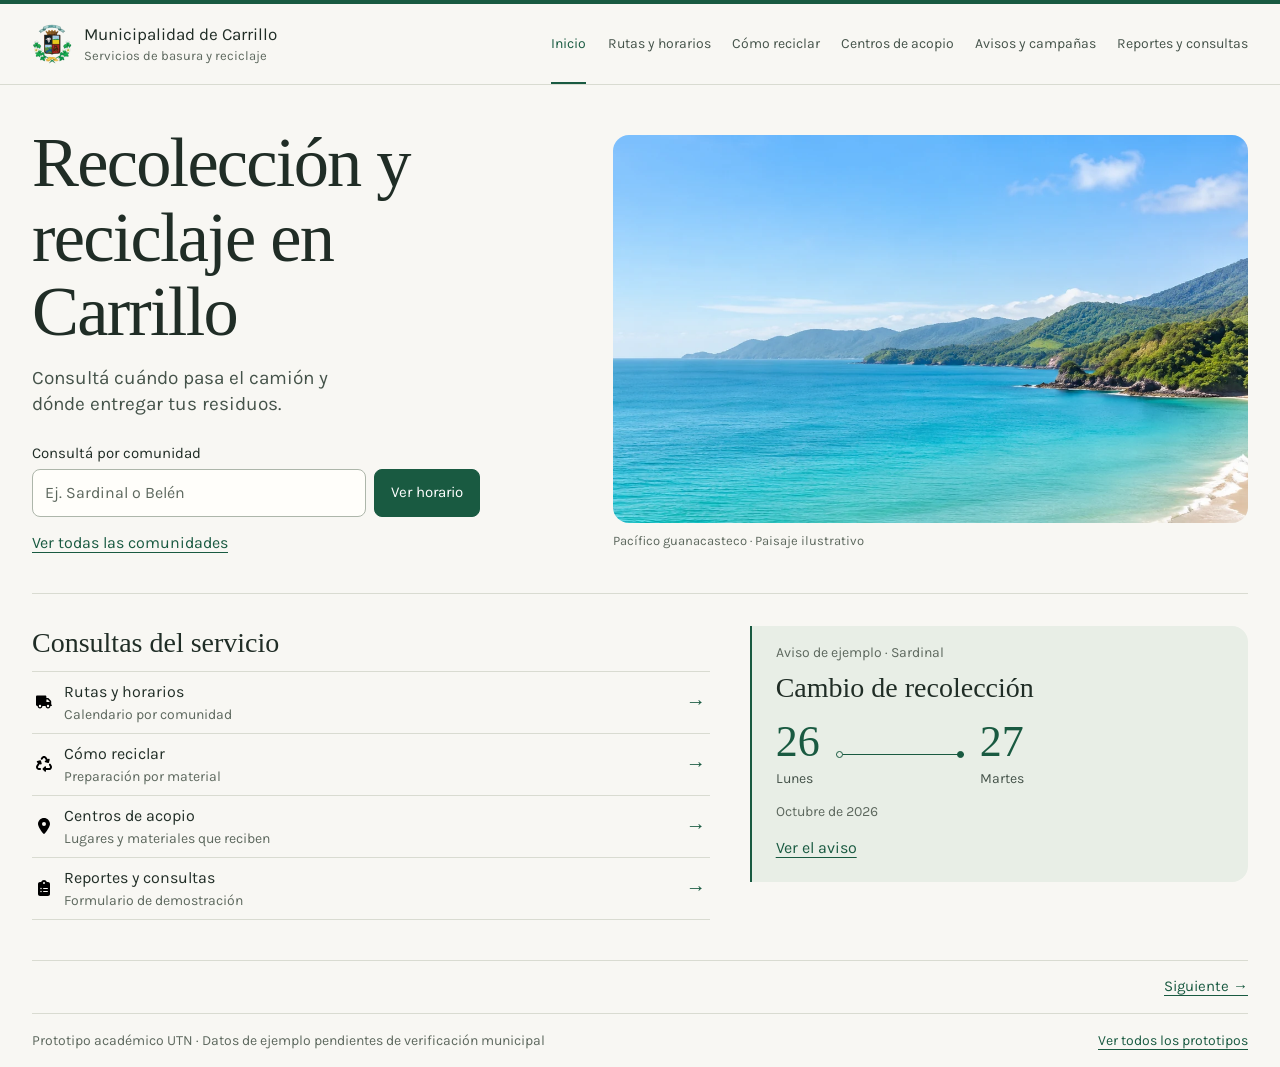
==== avance-4-figma/index.html @ 2c82103e "Agregar mapas interactivos e ilustrar avisos y centros" ====
<!doctype html>
<html lang="es-CR">
<head>
  <meta charset="utf-8">
  <meta name="viewport" content="width=device-width,initial-scale=1">
  <meta name="description" content="Versión web del prototipo de Figma del Avance 4 para los servicios de residuos de Carrillo.">
  <title>Servicios de basura y reciclaje · Avance 4</title>
  <link rel="icon" href="assets/escudo-carrillo.png" type="image/png">
  <link rel="stylesheet" href="vendor/leaflet/leaflet.css">
  <link rel="stylesheet" href="avance.css">
  <script src="vendor/leaflet/leaflet.js" defer></script>
  <script src="mapa.js" defer></script>
  <script src="app.js" defer></script>
</head>
<body>
<svg class="material-symbols" aria-hidden="true" focusable="false">
  <symbol id="icon-material-carton" viewBox="0 0 24 24"><path d="M7 3h7l4 4v12a2 2 0 0 1-2 2H7a2 2 0 0 1-2-2V5a2 2 0 0 1 2-2Z"/><path d="M14 3v5h4M8 12h7m-7 4h7"/></symbol>
  <symbol id="icon-material-plastico" viewBox="0 0 24 24"><path d="M10 3h4v4l3 4v8a2 2 0 0 1-2 2H9a2 2 0 0 1-2-2v-8l3-4V3Zm-1 0h6M7 12h10m-10 4h10"/></symbol>
  <symbol id="icon-material-metal" viewBox="0 0 24 24"><ellipse cx="12" cy="5.5" rx="6" ry="2.5"/><path d="M6 5.5v13c0 1.4 2.7 2.5 6 2.5s6-1.1 6-2.5v-13M9 11v5m2-10.5h2"/></symbol>
  <symbol id="icon-material-vidrio" viewBox="0 0 24 24"><rect x="6" y="3" width="12" height="4" rx="1"/><path d="M7 7v1.5L5 11v7a3 3 0 0 0 3 3h8a3 3 0 0 0 3-3v-7l-2-2.5V7M8 12v5"/></symbol>
  <symbol id="icon-material-electronicos" viewBox="0 0 24 24"><path d="M5 16V6a2 2 0 0 1 2-2h10a2 2 0 0 1 2 2v10m-14 0-3 3a1 1 0 0 0 1 1h18a1 1 0 0 0 1-1l-3-3Zm5 2h4"/></symbol>
  <symbol id="icon-material-muebles" viewBox="0 0 24 24"><path d="M5 11V8a4 4 0 0 1 4-4h6a4 4 0 0 1 4 4v3M5 18v3m14-3v3M6 15v-2a2 2 0 0 0-4 0v3a2 2 0 0 0 2 2h16a2 2 0 0 0 2-2v-3a2 2 0 0 0-4 0v2Z"/></symbol>
  <symbol id="icon-location" viewBox="0 0 24 24"><path d="M20 10c0 5-8 11-8 11s-8-6-8-11a8 8 0 1 1 16 0Z"/><circle cx="12" cy="10" r="2.5"/></symbol>
  <symbol id="icon-clock" viewBox="0 0 24 24"><circle cx="12" cy="12" r="9"/><path d="M12 7v5l3 2"/></symbol>
  <symbol id="icon-calendar" viewBox="0 0 24 24"><rect x="4" y="6" width="16" height="15" rx="2"/><path d="M8 3v6m8-6v6M4 11h16m-12 4h2m4 0h2"/></symbol>
  <symbol id="icon-megaphone" viewBox="0 0 24 24"><path d="M4 10h5l10-5v14l-10-5H4a2 2 0 0 1-2-2 2 2 0 0 1 2-2Zm5 4 2 6H7l-2-6"/></symbol>
  <symbol id="icon-center" viewBox="0 0 24 24"><path d="M3 21V9l9-5 9 5v12H3Zm4 0V11h10v10m-10-6h10"/></symbol>
  <symbol id="icon-clipboard" viewBox="0 0 24 24"><rect x="5" y="5" width="14" height="16" rx="2"/><rect x="9" y="3" width="6" height="4" rx="1"/><path d="m8.5 13 2 2 4-4m-6 7h7"/></symbol>
  <symbol id="icon-target" viewBox="0 0 24 24"><circle cx="12" cy="12" r="7"/><circle cx="12" cy="12" r="2.5"/><path d="M12 2v3m0 14v3M2 12h3m14 0h3"/></symbol>
</svg>
  <a class="skip-link" href="#contenido">Omitir e ir al contenido</a>
  <header class="avance-header">
    <div class="avance-header-inner">
      <a class="municipal-brand" href="https://www.municarrillo.go.cr/" target="_blank" rel="noopener noreferrer">
        <img src="assets/escudo-carrillo.png" width="40" height="40" alt="">
        <span>Municipalidad de Carrillo<small>Servicios de basura y reciclaje</small></span>
      </a>
      <button class="mobile-menu" id="menu-button" type="button" aria-controls="service-tabs" aria-expanded="false">
        <img src="assets/iconos/bars.svg" width="16" height="16" alt="">Menú
      </button>
      <nav id="service-tabs" class="section-tabs" aria-label="Servicios de basura y reciclaje">
      <a href="#inicio" data-screen-link="inicio" aria-current="page"><span>Inicio</span></a>
      <a href="#rutas" data-screen-link="rutas"><span>Rutas y horarios</span></a>
      <a href="#reciclaje" data-screen-link="reciclaje"><span>Cómo reciclar</span></a>
      <a href="#centros" data-screen-link="centros"><span>Centros de acopio</span></a>
      <a href="#avisos" data-screen-link="avisos"><span>Avisos y campañas</span></a>
      <a href="#reportes" data-screen-link="reportes"><span>Reportes y consultas</span></a>
    </nav>
    </div>
  </header>
  <main id="contenido" class="service-container" tabindex="-1">

    <section id="inicio" class="screen" data-screen aria-labelledby="home-title">
      <div class="home-lead">
        <div class="hero-copy">
          <h1 id="home-title">Recolección y reciclaje en Carrillo</h1>
          <p>Consultá cuándo pasa el camión y dónde entregar tus residuos.</p>
          <form id="home-search" class="community-search">
            <label for="community-query">Consultá por comunidad</label>
            <div class="search-controls">
              <input id="community-query" type="search" list="community-list" placeholder="Ej. Sardinal o Belén" autocomplete="off" required>
              <button class="btn" type="submit">Ver horario</button>
            </div>
          </form>
          <datalist id="community-list"><option value="Filadelfia"></option><option value="Bambú"></option><option value="Cinco Esquinas"></option><option value="Hollywood"></option><option value="La Cruz"></option><option value="Santa Lucía"></option><option value="Ballena (parte)"></option><option value="Corralillo"></option><option value="Guinea"></option><option value="Isleta"></option><option value="Jocote"></option><option value="Juanilama"></option><option value="Moralito"></option><option value="Ojoche"></option><option value="San Francisco"></option><option value="Palmira"></option><option value="Coyolera"></option><option value="María Auxiliadora"></option><option value="Ángeles"></option><option value="Comunidad"></option><option value="Paso Tempisque"></option><option value="San Rafael"></option><option value="Sardinal"></option><option value="Carpintera"></option><option value="Colegios"></option><option value="Verdún"></option><option value="Artola"></option><option value="Cacique"></option><option value="Chorrera"></option><option value="Coco (Playas del Coco)"></option><option value="Guacamaya"></option><option value="Huaquitas"></option><option value="Libertad"></option><option value="Los Canales"></option><option value="Matapalo"></option><option value="Nancital"></option><option value="Nuevo Colón"></option><option value="Obandito"></option><option value="Ocotal"></option><option value="Pilas"></option><option value="Playa Hermosa"></option><option value="Playones"></option><option value="San Blas"></option><option value="San Martín"></option><option value="Santa Rita"></option><option value="Segovia"></option><option value="Tabores"></option><option value="Zapotal"></option><option value="Belén"></option><option value="Villita"></option><option value="Alto San Antonio"></option><option value="Cachimbo"></option><option value="Castilla de Oro"></option><option value="Coyolito"></option><option value="Gallina"></option><option value="Llano"></option><option value="Loma Bonita"></option><option value="Ojochal"></option><option value="Palestina"></option><option value="Palmas"></option><option value="Paraíso"></option><option value="Penca"></option><option value="Planes"></option><option value="Poroporo"></option><option value="Río Cañas Nuevo"></option><option value="Santa Ana"></option><option value="Santo Domingo"></option></datalist>
          <p id="home-search-error" class="field-error" role="alert" hidden>Revisá el nombre o elegí la localidad en la lista de comunidades.</p>
          <button class="plain-link" type="button" data-open="district-directory">Ver todas las comunidades</button>
        </div>
        <figure class="coast-hero">
          <img class="coast-photo" src="assets/portada-costa.webp" width="1920" height="701" alt="Vista ilustrativa del Pacífico de Guanacaste">
          <figcaption>Pacífico guanacasteco · Paisaje ilustrativo</figcaption>
        </figure>
      </div>

      <div class="home-bottom">
        <section class="home-services" aria-labelledby="home-services-title">
          <h2 id="home-services-title">Consultas del servicio</h2>
          <ul class="service-list">
            <li><a href="#rutas"><img src="assets/iconos/truck.svg" width="16" height="16" alt=""><span><strong>Rutas y horarios</strong><small>Calendario por comunidad</small></span><span aria-hidden="true">→</span></a></li>
            <li><a href="#reciclaje"><img src="assets/iconos/recycle.svg" width="16" height="16" alt=""><span><strong>Cómo reciclar</strong><small>Preparación por material</small></span><span aria-hidden="true">→</span></a></li>
            <li><a href="#centros"><img src="assets/iconos/location-dot.svg" width="16" height="16" alt=""><span><strong>Centros de acopio</strong><small>Lugares y materiales que reciben</small></span><span aria-hidden="true">→</span></a></li>
            <li><a href="#reportes"><img src="assets/iconos/clipboard-list.svg" width="16" height="16" alt=""><span><strong>Reportes y consultas</strong><small>Formulario de demostración</small></span><span aria-hidden="true">→</span></a></li>
          </ul>
        </section>
        <aside class="notice-ribbon" aria-labelledby="home-notice-title">
          <p class="notice-meta">Aviso de ejemplo · Sardinal</p>
          <h2 id="home-notice-title">Cambio de recolección</h2>
          <div class="route-dates">
            <time datetime="2026-10-26"><strong>26</strong><span>Lunes</span></time>
            <span class="route-thread" aria-hidden="true"></span>
            <time datetime="2026-10-27"><strong>27</strong><span>Martes</span></time>
          </div>
          <p>Octubre de 2026</p>
          <button class="plain-link" type="button" data-open="notice-change">Ver el aviso</button>
        </aside>
      </div>
    </section>

    <section id="rutas" class="screen" data-screen aria-labelledby="routes-title">
      <div class="screen-heading"><h1 id="routes-title">Rutas y horarios de recolección</h1><p>Elegí una comunidad para ver su calendario de ejemplo.</p></div>
      <div class="community-field">
        <span id="route-community-label">Comunidad</span>
        <button class="btn secondary community-control" id="route-community" type="button" data-open="district-directory" aria-labelledby="route-community-label route-choice">
          <img src="assets/iconos/location-dot.svg" width="16" height="20" alt=""><span id="route-choice" data-community-name>Sardinal</span><span class="chevron" aria-hidden="true"></span>
        </button>
      </div>
      <div class="route-layout">
        <section class="white-panel calendar-panel" aria-labelledby="calendar-title">
          <h2 id="calendar-title">Calendario de recolección</h2>
          <div class="calendar-location"><strong data-community-name>Sardinal</strong><span id="route-district">Distrito de Sardinal</span></div>
          <div id="route-change" class="calendar-alert"><span>¿Cambió la recolección?</span><a href="#avisos">Ver avisos</a></div>
          <div class="pickup" id="sardinal-pickup">
            <time class="date-tile" datetime="2026-10-27"><strong>27</strong><span>Oct.</span></time>
            <div><span class="small-label">Próxima recolección del ejemplo</span><h3>Basura ordinaria</h3><p>Martes · 6:00 a. m. a 12:00 m. d.</p></div>
          </div>
          <div class="pickup" id="unknown-pickup" hidden>
            <img src="assets/iconos/trash-can.svg" width="20" height="24" alt="">
            <div><h3>Basura ordinaria</h3><p>Día y horario pendientes de verificación</p></div>
          </div>
          <div class="pickup-row"><img src="assets/iconos/recycle.svg" width="20" height="20" alt=""><div><h3>Residuos reciclables</h3><a href="#centros">Consultar puntos de entrega</a></div><span class="pending">Por confirmar</span></div>
          <div class="pickup-row"><img src="assets/iconos/leaf.svg" width="20" height="20" alt=""><div><h3>Residuos orgánicos</h3><p>Sin recorrido verificado</p></div><span class="pending">Por confirmar</span></div>
          <p class="calendar-note">Confirmá el horario vigente con la Municipalidad.</p>
        </section>
        <section class="white-panel map-panel">
          <div class="panel-heading"><h2>Mapa de Carrillo</h2><a href="https://www.google.com/maps/@?api=1&amp;map_action=map&amp;center=10.475%2C-85.612&amp;zoom=12" target="_blank" rel="noopener noreferrer">Abrir en Google Maps ↗</a></div>
          <p>Arrastrá el mapa para explorar. Elegí un punto para consultar su calendario.</p>
          <div class="live-map" data-live-map role="region" aria-label="Mapa de cabeceras distritales" hidden></div>
          <div class="fig-map route-map" data-local-map role="region" aria-label="Mapa de cabeceras distritales (vista local)" tabindex="0">
            <div class="map-layer">
              <img src="assets/mapa-rutas.svg" alt="" width="960" height="565">
              <button class="pin pin-sardinal" type="button" data-latlng="10.51722,-85.64889" data-locality="Sardinal|Sardinal" aria-label="Ver calendario de Sardinal"><img src="assets/pin-distrito.svg" alt=""><span>Sardinal</span></button>
              <button class="pin pin-palmira" type="button" data-latlng="10.51694,-85.57750" data-locality="Palmira|Palmira" aria-label="Ver calendario de Palmira"><img src="assets/pin-distrito.svg" alt=""><span>Palmira</span></button>
              <button class="pin pin-filadelfia" type="button" data-latlng="10.44722,-85.55194" data-locality="Filadelfia|Filadelfia" aria-label="Ver calendario de Filadelfia"><img src="assets/pin-distrito.svg" alt=""><span>Filadelfia</span></button>
              <button class="pin pin-belen" type="button" data-latlng="10.40972,-85.58944" data-locality="Belén|Belén" aria-label="Ver calendario de Belén"><img src="assets/pin-distrito.svg" alt=""><span>Belén</span></button>
            </div>
          </div>
          <div class="map-meta"><button class="plain-link" type="button" data-recenter><svg class="line-icon" viewBox="0 0 24 24" aria-hidden="true" focusable="false"><use href="#icon-target"></use></svg>Volver a Carrillo</button><span>Cabeceras distritales</span><a data-local-attribution href="https://www.openstreetmap.org/copyright" target="_blank" rel="noopener noreferrer">© OpenStreetMap</a></div>
        <div class="map-help"><p data-map-status role="status"></p><button class="plain-link" type="button" data-map-retry hidden>Reintentar mapa en línea</button></div>
        </section>
      </div>
      <p class="section-note">Los horarios son ficticios. Confirmá el servicio real antes de sacar los residuos.</p>
    </section>

    <section id="reciclaje" class="screen" data-screen aria-labelledby="recycling-title">
      <div class="screen-heading with-search"><div><h1 id="recycling-title">¿Cómo separar tus residuos?</h1><p>Separá los materiales y revisá cómo prepararlos para la entrega.</p></div><div class="compact-search"><label class="visually-hidden" for="material-query">Buscar material</label><svg class="icon " aria-hidden="true" focusable="false" xmlns="http://www.w3.org/2000/svg" viewBox="0 0 512 512"><path d="M416 208c0 45.9-14.9 88.3-40 122.7L502.6 457.4c12.5 12.5 12.5 32.8 0 45.3s-32.8 12.5-45.3 0L330.7 376c-34.4 25.2-76.8 40-122.7 40C93.1 416 0 322.9 0 208S93.1 0 208 0S416 93.1 416 208zM208 352a144 144 0 1 0 0-288 144 144 0 1 0 0 288z"/></svg><input id="material-query" type="search" placeholder="Buscar material…"></div></div>
      <div class="recycling-grid">
        <article class="recycle-card paper" data-material-card data-name="papel carton periodicos cajas hojas revistas"><h2 id="material-carton-label"><span class="material-icon" aria-hidden="true"><svg viewBox="0 0 24 24" focusable="false"><use href="#icon-material-carton"></use></svg></span>Papel y cartón</h2><ul><li>Periódicos y hojas</li><li>Cajas plegadas</li><li>Papel limpio y seco</li></ul><button class="btn material-button" type="button" data-open="material-carton" aria-describedby="material-carton-label">Ver preparación</button></article>
        <article class="recycle-card plastic" data-material-card data-name="plastico botellas envases tapas"><h2 id="material-plastico-label"><span class="material-icon" aria-hidden="true"><svg viewBox="0 0 24 24" focusable="false"><use href="#icon-material-plastico"></use></svg></span>Plástico</h2><ul><li>Botellas vacías</li><li>Envases sin restos</li><li>Tapas, según recepción</li></ul><button class="btn material-button" type="button" data-open="material-plastico" aria-describedby="material-plastico-label">Ver preparación</button></article>
        <article class="recycle-card metal" data-material-card data-name="metal latas aluminio"><h2 id="material-metal-label"><span class="material-icon" aria-hidden="true"><svg viewBox="0 0 24 24" focusable="false"><use href="#icon-material-metal"></use></svg></span>Metales</h2><ul><li>Latas de bebidas</li><li>Envases metálicos vacíos</li><li>Según condiciones del receptor</li></ul><button class="btn material-button" type="button" data-open="material-metal" aria-describedby="material-metal-label">Ver preparación</button></article>
        <article class="recycle-card glass" data-material-card data-name="vidrio botellas frascos"><h2 id="material-vidrio-label"><span class="material-icon" aria-hidden="true"><svg viewBox="0 0 24 24" focusable="false"><use href="#icon-material-vidrio"></use></svg></span>Vidrio</h2><ul><li>Botellas y frascos</li><li>Envases protegidos</li><li>Confirmar el tipo de vidrio</li></ul><button class="btn material-button" type="button" data-open="material-vidrio" aria-describedby="material-vidrio-label">Ver preparación</button></article>
      </div>
      <div class="sorting-guide">
        <div><h2>Va al reciclaje</h2><p>Botellas plásticas vacías, latas, cartón y papel limpios, frascos de vidrio.</p></div>
        <div><h2>Va a la basura ordinaria</h2><p>Pañales, papel higiénico y servilletas usadas, empaques de snacks y cerámica rota.</p><button type="button" class="plain-link" data-open="ordinary-examples">Ver ejemplos</button></div>
      </div>
      <div class="special-materials"><article data-material-card data-name="electronicos computadora celular aparatos equipos laptop"><div class="special-material-label"><span class="material-icon" aria-hidden="true"><svg viewBox="0 0 24 24" focusable="false"><use href="#icon-material-electronicos"></use></svg></span><div><h2 id="material-electronicos-label">Electrónicos</h2><p>Equipos que requieren una opción de entrega específica.</p></div></div><button class="plain-link" type="button" data-open="material-electronicos" aria-describedby="material-electronicos-label">Ver condiciones <svg class="icon " aria-hidden="true" focusable="false" xmlns="http://www.w3.org/2000/svg" viewBox="0 0 448 512"><path d="M438.6 278.6c12.5-12.5 12.5-32.8 0-45.3l-160-160c-12.5-12.5-32.8-12.5-45.3 0s-12.5 32.8 0 45.3L338.8 224 32 224c-17.7 0-32 14.3-32 32s14.3 32 32 32l306.7 0L233.4 393.4c-12.5 12.5-12.5 32.8 0 45.3s32.8 12.5 45.3 0l160-160z"/></svg></button></article><article data-material-card data-name="muebles sillones colchones voluminosos"><div class="special-material-label"><span class="material-icon" aria-hidden="true"><svg viewBox="0 0 24 24" focusable="false"><use href="#icon-material-muebles"></use></svg></span><div><h2 id="material-muebles-label">Muebles</h2><p>Consultá tamaños, cantidades y jornadas autorizadas.</p></div></div><button class="plain-link" type="button" data-open="material-muebles" aria-describedby="material-muebles-label">Ver condiciones <svg class="icon " aria-hidden="true" focusable="false" xmlns="http://www.w3.org/2000/svg" viewBox="0 0 448 512"><path d="M438.6 278.6c12.5-12.5 12.5-32.8 0-45.3l-160-160c-12.5-12.5-32.8-12.5-45.3 0s-12.5 32.8 0 45.3L338.8 224 32 224c-17.7 0-32 14.3-32 32s14.3 32 32 32l306.7 0L233.4 393.4c-12.5 12.5-12.5 32.8 0 45.3s32.8 12.5 45.3 0l160-160z"/></svg></button></article></div>
      <p class="result-line" id="material-count" role="status" aria-live="polite">6 materiales de referencia</p><p class="section-note">Consultá qué recipiente pide cada punto de entrega.</p><div id="materials-empty" class="empty-state" hidden><h2>No encontramos ese material</h2><p>Probá otro nombre o borrá la búsqueda para volver a la guía.</p><button class="btn secondary" type="button" id="reset-materials">Ver todos los materiales</button></div>
    </section>

    <section id="centros" class="screen" data-screen aria-labelledby="centers-title">
      <div class="screen-heading"><h1 id="centers-title">Centros de acopio y reciclaje</h1><p>Buscá por comunidad o por el material que querés entregar.</p></div>
      <form id="center-search" class="center-search" role="search" aria-label="Buscar centros de acopio"><svg class="icon " aria-hidden="true" focusable="false" xmlns="http://www.w3.org/2000/svg" viewBox="0 0 384 512"><path d="M215.7 499.2C267 435 384 279.4 384 192C384 86 298 0 192 0S0 86 0 192c0 87.4 117 243 168.3 307.2c12.3 15.3 35.1 15.3 47.4 0zM192 128a64 64 0 1 1 0 128 64 64 0 1 1 0-128z"/></svg><label class="visually-hidden" for="center-query">Buscar por comunidad o material</label><input type="search" id="center-query" placeholder="Comunidad o material"><button type="reset" aria-label="Limpiar búsqueda"><svg class="icon " aria-hidden="true" focusable="false" xmlns="http://www.w3.org/2000/svg" viewBox="0 0 384 512"><path d="M342.6 150.6c12.5-12.5 12.5-32.8 0-45.3s-32.8-12.5-45.3 0L192 210.7 86.6 105.4c-12.5-12.5-32.8-12.5-45.3 0s-12.5 32.8 0 45.3L146.7 256 41.4 361.4c-12.5 12.5-12.5 32.8 0 45.3s32.8 12.5 45.3 0L192 301.3 297.4 406.6c12.5 12.5 32.8 12.5 45.3 0s12.5-32.8 0-45.3L237.3 256 342.6 150.6z"/></svg></button></form>
      <div class="centers-layout"><div class="center-list"><p class="result-line" id="center-count" role="status" aria-live="polite">2 centros de ejemplo</p>
        <article class="center-row" data-center="sardinal" data-materials="plastico carton metal">
          <div class="center-summary">
            <h2><button class="center-title" type="button" data-open="point-sardinal"><svg class="line-icon" viewBox="0 0 24 24" aria-hidden="true" focusable="false"><use href="#icon-center"></use></svg>Centro de ejemplo de Sardinal</button></h2>
            <p><svg class="line-icon" viewBox="0 0 24 24" aria-hidden="true" focusable="false"><use href="#icon-location"></use></svg>Sardinal, Carrillo · Lugar ficticio</p>
            <p><svg class="line-icon" viewBox="0 0 24 24" aria-hidden="true" focusable="false"><use href="#icon-clock"></use></svg>Lun. a vie. · 8:00 a. m. a 3:00 p. m.</p>
            <button class="plain-link small" type="button" data-open="point-sardinal"><svg class="line-icon" viewBox="0 0 24 24" aria-hidden="true" focusable="false"><use href="#icon-clipboard"></use></svg>Ver condiciones de entrega</button>
          </div>
          <img class="center-photo" src="assets/servicio/acopio-materiales.webp" alt="" width="640" height="320" loading="lazy" decoding="async">
          <ul class="material-tags" aria-label="Materiales del escenario">
            <li class="tag-paper"><svg class="line-icon" viewBox="0 0 24 24" aria-hidden="true" focusable="false"><use href="#icon-material-carton"></use></svg>Papel y cartón</li>
            <li class="tag-plastic"><svg class="line-icon" viewBox="0 0 24 24" aria-hidden="true" focusable="false"><use href="#icon-material-plastico"></use></svg>Plástico</li>
            <li class="tag-metal"><svg class="line-icon" viewBox="0 0 24 24" aria-hidden="true" focusable="false"><use href="#icon-material-metal"></use></svg>Metal</li>
          </ul>
        </article>
        <article class="center-row" data-center="filadelfia" data-materials="plastico carton vidrio metal">
          <div class="center-summary">
            <h2><button class="center-title" type="button" data-open="point-filadelfia"><svg class="line-icon" viewBox="0 0 24 24" aria-hidden="true" focusable="false"><use href="#icon-center"></use></svg>Punto de ejemplo de Filadelfia</button></h2>
            <p><svg class="line-icon" viewBox="0 0 24 24" aria-hidden="true" focusable="false"><use href="#icon-location"></use></svg>Filadelfia, Carrillo · Lugar ficticio</p>
            <p><svg class="line-icon" viewBox="0 0 24 24" aria-hidden="true" focusable="false"><use href="#icon-clock"></use></svg>Lun. a vie. · 8:00 a. m. a 2:00 p. m.</p>
            <button class="plain-link small" type="button" data-open="point-filadelfia"><svg class="line-icon" viewBox="0 0 24 24" aria-hidden="true" focusable="false"><use href="#icon-clipboard"></use></svg>Ver condiciones de entrega</button>
          </div>
          <img class="center-photo" src="assets/servicio/acopio-vidrio.webp" alt="" width="640" height="320" loading="lazy" decoding="async">
          <ul class="material-tags" aria-label="Materiales del escenario">
            <li class="tag-paper"><svg class="line-icon" viewBox="0 0 24 24" aria-hidden="true" focusable="false"><use href="#icon-material-carton"></use></svg>Papel y cartón</li>
            <li class="tag-plastic"><svg class="line-icon" viewBox="0 0 24 24" aria-hidden="true" focusable="false"><use href="#icon-material-plastico"></use></svg>Plástico</li>
            <li class="tag-glass"><svg class="line-icon" viewBox="0 0 24 24" aria-hidden="true" focusable="false"><use href="#icon-material-vidrio"></use></svg>Vidrio</li>
            <li class="tag-metal"><svg class="line-icon" viewBox="0 0 24 24" aria-hidden="true" focusable="false"><use href="#icon-material-metal"></use></svg>Metal</li>
          </ul>
        </article>
        <aside class="campaign-callout" id="campaign-callout"><div class="campaign-summary"><span class="service-icon"><svg class="line-icon" viewBox="0 0 24 24" aria-hidden="true" focusable="false"><use href="#icon-megaphone"></use></svg></span><div><strong>Jornada de residuos especiales en Belén</strong><p>Consultá la campaña de electrónicos y muebles.</p></div></div><a class="plain-link" href="#avisos" data-campaign>Ver en Avisos →</a></aside>
        <div id="centers-empty" class="empty-state" hidden><h2>No hay coincidencias</h2><p>Probá otra comunidad o material. Las jornadas temporales están en Avisos y campañas.</p><button class="btn secondary" type="button" id="reset-centers">Limpiar búsqueda</button></div>
      </div><section class="white-panel map-panel center-map-panel">
        <div class="panel-heading"><h2>Mapa de centros</h2><a href="https://www.google.com/maps/search/?api=1&amp;query=centros%20de%20reciclaje%20en%20Carrillo%2C%20Guanacaste%2C%20Costa%20Rica" target="_blank" rel="noopener noreferrer">Buscar en Google Maps ↗</a></div>
        <p>Arrastrá el mapa y seleccioná un punto para ver su ficha.</p>
        <div class="live-map" data-live-map role="region" aria-label="Mapa de puntos ficticios de entrega" hidden></div>
          <div class="fig-map centers-map" data-local-map role="region" aria-label="Mapa de puntos ficticios de entrega (vista local)" tabindex="0">
          <div class="map-layer">
            <img src="assets/mapa-centros.svg" width="980" height="630" alt="">
            <button class="pin pin-sardinal" type="button" data-latlng="10.51722,-85.64889" data-map-center="sardinal" data-open="point-sardinal" aria-label="Ver ficha de Sardinal"><img src="assets/pin-acopio.svg" alt=""><span>Sardinal</span></button>
            <button class="pin pin-filadelfia" type="button" data-latlng="10.44722,-85.55194" data-map-center="filadelfia" data-open="point-filadelfia" aria-label="Ver ficha de Filadelfia"><span>Filadelfia</span><img src="assets/pin-acopio.svg" alt=""></button>
          </div>
        </div>
        <div class="map-meta"><button class="plain-link" type="button" data-recenter><svg class="line-icon" viewBox="0 0 24 24" aria-hidden="true" focusable="false"><use href="#icon-target"></use></svg>Volver a Carrillo</button><span>Puntos de ejemplo</span><a data-local-attribution href="https://www.openstreetmap.org/copyright" target="_blank" rel="noopener noreferrer">© OpenStreetMap</a></div>
        <div class="map-help"><p data-map-status role="status"></p><button class="plain-link" type="button" data-map-retry hidden>Reintentar mapa en línea</button></div>
        <p class="map-caption">Los marcadores señalan localidades de referencia. Confirmá la dirección antes de ir.</p>
      </section></div>
      <div class="soft-tip location-disclaimer"><svg class="icon " aria-hidden="true" focusable="false" xmlns="http://www.w3.org/2000/svg" viewBox="0 0 512 512"><path d="M256 512A256 256 0 1 0 256 0a256 256 0 1 0 0 512zM216 336l24 0 0-64-24 0c-13.3 0-24-10.7-24-24s10.7-24 24-24l48 0c13.3 0 24 10.7 24 24l0 88 8 0c13.3 0 24 10.7 24 24s-10.7 24-24 24l-80 0c-13.3 0-24-10.7-24-24s10.7-24 24-24zm40-208a32 32 0 1 1 0 64 32 32 0 1 1 0-64z"/></svg><p>Las ubicaciones, horarios y materiales son ficticios. Confirmá una dirección y un contacto reales antes de trasladar residuos.</p></div>
    </section>

    <section id="avisos" class="screen" data-screen aria-labelledby="notices-title"><div class="screen-heading"><h1 id="notices-title">Avisos y campañas</h1><p>Consultá los cambios de recolección y las jornadas del escenario de prueba.</p></div><div class="notice-filters"><div class="field"><label for="notice-community"><svg class="line-icon" viewBox="0 0 24 24" aria-hidden="true" focusable="false"><use href="#icon-location"></use></svg>Comunidad</label><select id="notice-community"><option value="">Todas las comunidades</option><optgroup label="Filadelfia"><option value="Filadelfia|Filadelfia">Filadelfia</option><option value="Filadelfia|Bambú">Bambú</option><option value="Filadelfia|Cinco Esquinas">Cinco Esquinas</option><option value="Filadelfia|Hollywood">Hollywood</option><option value="Filadelfia|La Cruz">La Cruz</option><option value="Filadelfia|Santa Lucía">Santa Lucía</option><option value="Filadelfia|Ballena (parte)">Ballena (parte)</option><option value="Filadelfia|Corralillo">Corralillo</option><option value="Filadelfia|Guinea">Guinea</option><option value="Filadelfia|Isleta">Isleta</option><option value="Filadelfia|Jocote">Jocote</option><option value="Filadelfia|Juanilama">Juanilama</option><option value="Filadelfia|Moralito">Moralito</option><option value="Filadelfia|Ojoche">Ojoche</option><option value="Filadelfia|San Francisco">San Francisco</option></optgroup>
<optgroup label="Palmira"><option value="Palmira|Palmira">Palmira</option><option value="Palmira|Coyolera">Coyolera</option><option value="Palmira|María Auxiliadora">María Auxiliadora</option><option value="Palmira|Ángeles">Ángeles</option><option value="Palmira|Comunidad">Comunidad</option><option value="Palmira|Paso Tempisque">Paso Tempisque</option><option value="Palmira|San Rafael">San Rafael</option></optgroup>
<optgroup label="Sardinal"><option value="Sardinal|Sardinal">Sardinal</option><option value="Sardinal|Carpintera">Carpintera</option><option value="Sardinal|Colegios">Colegios</option><option value="Sardinal|Verdún">Verdún</option><option value="Sardinal|Artola">Artola</option><option value="Sardinal|Cacique">Cacique</option><option value="Sardinal|Chorrera">Chorrera</option><option value="Sardinal|Coco (Playas del Coco)">Coco (Playas del Coco)</option><option value="Sardinal|Guacamaya">Guacamaya</option><option value="Sardinal|Huaquitas">Huaquitas</option><option value="Sardinal|Libertad">Libertad</option><option value="Sardinal|Los Canales">Los Canales</option><option value="Sardinal|Matapalo">Matapalo</option><option value="Sardinal|Nancital">Nancital</option><option value="Sardinal|Nuevo Colón">Nuevo Colón</option><option value="Sardinal|Obandito">Obandito</option><option value="Sardinal|Ocotal">Ocotal</option><option value="Sardinal|Pilas">Pilas</option><option value="Sardinal|Playa Hermosa">Playa Hermosa</option><option value="Sardinal|Playones">Playones</option><option value="Sardinal|San Blas">San Blas</option><option value="Sardinal|San Martín">San Martín</option><option value="Sardinal|Santa Rita">Santa Rita</option><option value="Sardinal|Segovia">Segovia</option><option value="Sardinal|Tabores">Tabores</option><option value="Sardinal|Zapotal">Zapotal</option></optgroup>
<optgroup label="Belén"><option value="Belén|Belén">Belén</option><option value="Belén|Villita">Villita</option><option value="Belén|Alto San Antonio">Alto San Antonio</option><option value="Belén|Cachimbo">Cachimbo</option><option value="Belén|Castilla de Oro">Castilla de Oro</option><option value="Belén|Coyolito">Coyolito</option><option value="Belén|Gallina">Gallina</option><option value="Belén|Juanilama">Juanilama</option><option value="Belén|Llano">Llano</option><option value="Belén|Loma Bonita">Loma Bonita</option><option value="Belén|Ojochal">Ojochal</option><option value="Belén|Palestina">Palestina</option><option value="Belén|Palmas">Palmas</option><option value="Belén|Paraíso">Paraíso</option><option value="Belén|Penca">Penca</option><option value="Belén|Planes">Planes</option><option value="Belén|Poroporo">Poroporo</option><option value="Belén|Río Cañas Nuevo">Río Cañas Nuevo</option><option value="Belén|Santa Ana">Santa Ana</option><option value="Belén|Santo Domingo">Santo Domingo</option></optgroup></select></div><div class="field"><label for="notice-kind"><svg class="line-icon" viewBox="0 0 24 24" aria-hidden="true" focusable="false"><use href="#icon-megaphone"></use></svg>Tipo de aviso</label><select id="notice-kind"><option value="">Todos los avisos</option><option value="cambio">Cambio de recolección</option><option value="campana">Campaña</option></select></div><button class="plain-link" type="button" id="reset-notices">Limpiar filtros</button></div><p class="result-line" id="notice-count" role="status" aria-live="polite">2 avisos de ejemplo</p><div class="notice-cards"><article data-notice data-community="Sardinal" data-kind="cambio">
          <div class="notice-copy">
            <h2><span class="service-icon"><svg class="line-icon" viewBox="0 0 24 24" aria-hidden="true" focusable="false"><use href="#icon-calendar"></use></svg></span>Cambio en el día de recolección</h2>
            <p class="notice-facts"><span><svg class="line-icon" viewBox="0 0 24 24" aria-hidden="true" focusable="false"><use href="#icon-location"></use></svg>Sardinal</span><span><svg class="line-icon" viewBox="0 0 24 24" aria-hidden="true" focusable="false"><use href="#icon-calendar"></use></svg>26–27 oct. 2026</span><span>Aviso ficticio</span></p>
            <p>En el ejemplo, el lunes 26 se reprograma para el martes 27 de octubre.</p>
            <button class="btn" type="button" data-open="notice-change">Consultar el aviso <svg class="icon " aria-hidden="true" focusable="false" xmlns="http://www.w3.org/2000/svg" viewBox="0 0 448 512"><path d="M438.6 278.6c12.5-12.5 12.5-32.8 0-45.3l-160-160c-12.5-12.5-32.8-12.5-45.3 0s-12.5 32.8 0 45.3L338.8 224 32 224c-17.7 0-32 14.3-32 32s14.3 32 32 32l306.7 0L233.4 393.4c-12.5 12.5-12.5 32.8 0 45.3s32.8 12.5 45.3 0l160-160z"/></svg></button>
          </div>
          <img class="notice-photo" src="assets/servicio/aviso-recoleccion.webp" alt="Camión recolector en una calle de barrio." width="640" height="320" loading="lazy" decoding="async">
        </article><article data-notice data-community="Belén" data-kind="campana">
          <div class="notice-copy">
            <h2><span class="service-icon"><svg class="line-icon" viewBox="0 0 24 24" aria-hidden="true" focusable="false"><use href="#icon-megaphone"></use></svg></span>Jornada de residuos especiales</h2>
            <p class="notice-facts"><span><svg class="line-icon" viewBox="0 0 24 24" aria-hidden="true" focusable="false"><use href="#icon-location"></use></svg>Belén</span><span><svg class="line-icon" viewBox="0 0 24 24" aria-hidden="true" focusable="false"><use href="#icon-calendar"></use></svg>31 oct. 2026</span><span>Campaña ficticia</span></p>
            <p>Consultá qué se recibe y cómo preparar equipos y muebles para la entrega.</p>
            <button class="btn" type="button" data-open="notice-campaign">Ver la jornada <svg class="icon " aria-hidden="true" focusable="false" xmlns="http://www.w3.org/2000/svg" viewBox="0 0 448 512"><path d="M438.6 278.6c12.5-12.5 12.5-32.8 0-45.3l-160-160c-12.5-12.5-32.8-12.5-45.3 0s-12.5 32.8 0 45.3L338.8 224 32 224c-17.7 0-32 14.3-32 32s14.3 32 32 32l306.7 0L233.4 393.4c-12.5 12.5-12.5 32.8 0 45.3s32.8 12.5 45.3 0l160-160z"/></svg></button>
          </div>
          <img class="notice-photo" src="assets/servicio/aviso-jornada.webp" alt="Equipo electrónico y un sillón preparados para la entrega." width="640" height="320" loading="lazy" decoding="async">
        </article></div><p class="section-note">Cambios y campañas de ejemplo, pendientes de confirmación municipal.</p><div id="notices-empty" class="empty-state" hidden><h2>No hay avisos de ejemplo con esos filtros</h2><p>Elegí otra comunidad o consultá todos los avisos.</p></div></section>

    <section id="reportes" class="screen" data-screen aria-labelledby="reports-title">
  <div id="report-introduction" data-report-step>
    <div class="screen-heading"><h1 id="reports-title" tabindex="-1">Reportes y consultas</h1><p>Practicá cómo reportar un problema de recolección o hacer una consulta.</p></div>
    <div class="report-layout">
      <aside class="report-intro">
        <img src="assets/iconos/comment-dots.svg" width="44" height="44" alt="">
        <h2>Reporte de demostración</h2><p>Usá los datos de ejemplo para practicar el trámite.</p>
      </aside>
      <section class="white-panel">
        <h2>Antes de empezar</h2>
        <ol class="report-instructions">
          <li>Elegí el tipo de reporte y tu comunidad.</li>
          <li>Usá una descripción de ejemplo.</li>
          <li>Podés representar una foto y revisar el resumen.</li>
        </ol>
        <p>Si salís con un reporte en curso, podés volver a editarlo o descartar los datos.</p>
        <button class="btn" type="button" id="new-report">Abrir formulario de prueba</button>
      </section>
    </div>
    <p class="section-note">Demostración académica · El reporte se simula en este navegador.</p>
  </div>

  <div id="report-edit" data-report-step hidden>
    <div class="screen-heading"><h1 tabindex="-1">Nuevo reporte</h1><p>Elegí las opciones y usá el texto de ejemplo.</p></div>
    <div class="report-layout">
      <aside class="report-intro">
        <img src="assets/iconos/comment-dots.svg" width="44" height="44" alt="">
        <h2>Reporte o consulta</h2><p>Completá el tipo de reporte, la comunidad y la descripción. La foto es opcional.</p>
      </aside>
      <form id="report-form" class="white-panel report-panel" novalidate>
        <h2>Datos del reporte</h2>
        <div class="report-fields">
          <div class="field"><label for="report-type">Tipo de reporte (obligatorio)</label><select id="report-type" required><option value="">Seleccioná una opción</option><option>El camión no pasó</option><option>Duda sobre un residuo</option><option>Información de un punto de entrega</option><option>Otra consulta</option></select></div>
          <div class="field"><label for="report-community">Comunidad (obligatorio)</label><select id="report-community" required><option value="">Seleccioná tu comunidad</option><optgroup label="Filadelfia"><option value="Filadelfia|Filadelfia">Filadelfia</option><option value="Filadelfia|Bambú">Bambú</option><option value="Filadelfia|Cinco Esquinas">Cinco Esquinas</option><option value="Filadelfia|Hollywood">Hollywood</option><option value="Filadelfia|La Cruz">La Cruz</option><option value="Filadelfia|Santa Lucía">Santa Lucía</option><option value="Filadelfia|Ballena (parte)">Ballena (parte)</option><option value="Filadelfia|Corralillo">Corralillo</option><option value="Filadelfia|Guinea">Guinea</option><option value="Filadelfia|Isleta">Isleta</option><option value="Filadelfia|Jocote">Jocote</option><option value="Filadelfia|Juanilama">Juanilama</option><option value="Filadelfia|Moralito">Moralito</option><option value="Filadelfia|Ojoche">Ojoche</option><option value="Filadelfia|San Francisco">San Francisco</option></optgroup>
<optgroup label="Palmira"><option value="Palmira|Palmira">Palmira</option><option value="Palmira|Coyolera">Coyolera</option><option value="Palmira|María Auxiliadora">María Auxiliadora</option><option value="Palmira|Ángeles">Ángeles</option><option value="Palmira|Comunidad">Comunidad</option><option value="Palmira|Paso Tempisque">Paso Tempisque</option><option value="Palmira|San Rafael">San Rafael</option></optgroup>
<optgroup label="Sardinal"><option value="Sardinal|Sardinal">Sardinal</option><option value="Sardinal|Carpintera">Carpintera</option><option value="Sardinal|Colegios">Colegios</option><option value="Sardinal|Verdún">Verdún</option><option value="Sardinal|Artola">Artola</option><option value="Sardinal|Cacique">Cacique</option><option value="Sardinal|Chorrera">Chorrera</option><option value="Sardinal|Coco (Playas del Coco)">Coco (Playas del Coco)</option><option value="Sardinal|Guacamaya">Guacamaya</option><option value="Sardinal|Huaquitas">Huaquitas</option><option value="Sardinal|Libertad">Libertad</option><option value="Sardinal|Los Canales">Los Canales</option><option value="Sardinal|Matapalo">Matapalo</option><option value="Sardinal|Nancital">Nancital</option><option value="Sardinal|Nuevo Colón">Nuevo Colón</option><option value="Sardinal|Obandito">Obandito</option><option value="Sardinal|Ocotal">Ocotal</option><option value="Sardinal|Pilas">Pilas</option><option value="Sardinal|Playa Hermosa">Playa Hermosa</option><option value="Sardinal|Playones">Playones</option><option value="Sardinal|San Blas">San Blas</option><option value="Sardinal|San Martín">San Martín</option><option value="Sardinal|Santa Rita">Santa Rita</option><option value="Sardinal|Segovia">Segovia</option><option value="Sardinal|Tabores">Tabores</option><option value="Sardinal|Zapotal">Zapotal</option></optgroup>
<optgroup label="Belén"><option value="Belén|Belén">Belén</option><option value="Belén|Villita">Villita</option><option value="Belén|Alto San Antonio">Alto San Antonio</option><option value="Belén|Cachimbo">Cachimbo</option><option value="Belén|Castilla de Oro">Castilla de Oro</option><option value="Belén|Coyolito">Coyolito</option><option value="Belén|Gallina">Gallina</option><option value="Belén|Juanilama">Juanilama</option><option value="Belén|Llano">Llano</option><option value="Belén|Loma Bonita">Loma Bonita</option><option value="Belén|Ojochal">Ojochal</option><option value="Belén|Palestina">Palestina</option><option value="Belén|Palmas">Palmas</option><option value="Belén|Paraíso">Paraíso</option><option value="Belén|Penca">Penca</option><option value="Belén|Planes">Planes</option><option value="Belén|Poroporo">Poroporo</option><option value="Belén|Río Cañas Nuevo">Río Cañas Nuevo</option><option value="Belén|Santa Ana">Santa Ana</option><option value="Belén|Santo Domingo">Santo Domingo</option></optgroup></select></div>
        </div>
        <div class="field description-field">
          <span id="description-label">Descripción (obligatoria)</span>
          <button class="description-control" type="button" id="report-description" data-open="sample-description" aria-labelledby="description-label description-text"><span id="description-text">Elegí una descripción de ejemplo</span></button>
        </div>
        <div class="attachment-line">
          <div><strong>Foto opcional</strong><p id="report-photo-label" aria-live="polite">Sin foto adjunta</p></div>
          <button class="btn secondary" type="button" id="sample-photo-button" data-open="sample-photo">Elegir archivo de ejemplo</button>
          <button class="plain-link" type="button" id="remove-photo" hidden>Quitar foto</button>
        </div>
        <p class="field-error" id="report-error" role="alert" hidden>Completá el tipo de reporte, la comunidad y la descripción.</p>
        <div class="report-actions"><button class="btn secondary" type="button" data-cancel-report>Cancelar</button><button class="btn" type="submit">Revisar reporte</button></div>
      </form>
    </div>
  </div>

  <div id="report-review" data-report-step hidden>
    <div class="screen-heading"><h1 tabindex="-1">Revisá tu reporte de prueba</h1><p>Comprobá los datos antes de terminar la demostración.</p></div>
    <section class="white-panel review-panel">
      <dl>
        <div><dt>Tipo de reporte</dt><dd id="review-type"></dd></div>
        <div><dt>Comunidad</dt><dd id="review-community"></dd></div>
        <div><dt>Descripción</dt><dd id="review-description"></dd></div>
        <div><dt>Foto opcional</dt><dd id="review-photo"></dd></div>
      </dl>
      <div class="report-actions"><button class="btn secondary" type="button" id="edit-report">Volver a editar</button><button class="btn secondary" type="button" data-cancel-report>Cancelar</button><button class="btn" type="button" id="finish-report">Finalizar envío de prueba</button></div>
    </section>
    <p class="section-note">Demostración académica · La información se usa solo en este navegador.</p>
  </div>

  <div id="report-success" data-report-step hidden>
    <div class="screen-heading"><h1 tabindex="-1">Demostración completada</h1></div>
    <section class="white-panel completion-panel">
      <img src="assets/iconos/clipboard-list.svg" alt="" width="32" height="40">
      <h2>No se envió ningún reporte real</h2>
      <p>La información y el adjunto se representaron en el prototipo. La Municipalidad no recibió ningún reporte.</p>
      <div class="report-actions"><button class="btn" type="button" id="another-report">Crear otro reporte</button><a class="btn secondary" href="#inicio">Volver a Inicio</a></div>
    </section>
  </div>
</section>

    <div class="step-nav step-footer" aria-label="Recorrer el prototipo">
        <a id="previous-view" class="btn secondary" href="#inicio" hidden>← Anterior</a>
        <a id="next-view" class="btn secondary" href="#rutas">Siguiente →</a>
      </div>
    <footer class="academic-footer">
      <p>Prototipo académico UTN · Datos de ejemplo pendientes de verificación municipal</p>
      <a href="../index.html">Ver todos los prototipos</a>
    </footer>
  </main>
  <dialog id="notice-change" aria-labelledby="notice-change-title"><button class="dialog-close" type="button" data-close aria-label="Cerrar aviso"><svg class="icon " aria-hidden="true" focusable="false" xmlns="http://www.w3.org/2000/svg" viewBox="0 0 384 512"><path d="M342.6 150.6c12.5-12.5 12.5-32.8 0-45.3s-32.8-12.5-45.3 0L192 210.7 86.6 105.4c-12.5-12.5-32.8-12.5-45.3 0s-12.5 32.8 0 45.3L146.7 256 41.4 361.4c-12.5 12.5-12.5 32.8 0 45.3s32.8 12.5 45.3 0L192 301.3 297.4 406.6c12.5 12.5 32.8 12.5 45.3 0s12.5-32.8 0-45.3L237.3 256 342.6 150.6z"/></svg></button><span class="example-tag">Aviso ficticio · Sardinal</span><h2 id="notice-change-title">Cambio en el día de recolección</h2><p class="dialog-meta">Publicación de ejemplo: 23 de octubre de 2026.</p><p>La recolección de basura ordinaria de Sardinal cambia de día en el escenario de prueba.</p><div class="change-dates"><div><span>Día habitual del ejemplo</span><strong>Lunes 26</strong><p>Octubre de 2026</p></div><div><span>Nuevo día del ejemplo</span><strong>Martes 27</strong><p>6:00 a. m. a 12:00 m. d.</p></div></div><h3>¿Qué debo hacer en esta tarea?</h3><p>Esperar hasta el nuevo día del escenario y mantener los residuos en la propiedad hasta la entrega.</p><p class="demo-note">Las fechas son ficticias. En el servicio real, verificá el aviso municipal antes de actuar.</p><a class="button outline" href="#rutas" data-close>Consultar horarios</a></dialog>
  <dialog id="notice-campaign" aria-labelledby="notice-campaign-title"><button class="dialog-close" type="button" data-close aria-label="Cerrar aviso"><svg class="icon " aria-hidden="true" focusable="false" xmlns="http://www.w3.org/2000/svg" viewBox="0 0 384 512"><path d="M342.6 150.6c12.5-12.5 12.5-32.8 0-45.3s-32.8-12.5-45.3 0L192 210.7 86.6 105.4c-12.5-12.5-32.8-12.5-45.3 0s-12.5 32.8 0 45.3L146.7 256 41.4 361.4c-12.5 12.5-12.5 32.8 0 45.3s32.8 12.5 45.3 0L192 301.3 297.4 406.6c12.5 12.5 32.8 12.5 45.3 0s12.5-32.8 0-45.3L237.3 256 342.6 150.6z"/></svg></button><span class="example-tag">Campaña ficticia · Belén</span><h2 id="notice-campaign-title">Jornada de residuos especiales</h2><p>Fecha de ejemplo: sábado 31 de octubre de 2026.</p><p>Horario de ejemplo: 8:00 a. m. a 12:00 m. d.</p><p>En el escenario se reciben electrónicos y muebles. Las cantidades y condiciones se consultan en la ficha.</p><p class="demo-note">No corresponde a una campaña confirmada. Dirección y contacto pendientes de verificar.</p><button class="button outline" type="button" data-open="point-belen">Ver condiciones de entrega</button></dialog>
  <dialog id="point-sardinal" aria-labelledby="point-sardinal-title"><button class="dialog-close" type="button" data-close aria-label="Cerrar ficha"><svg class="icon " aria-hidden="true" focusable="false" xmlns="http://www.w3.org/2000/svg" viewBox="0 0 384 512"><path d="M342.6 150.6c12.5-12.5 12.5-32.8 0-45.3s-32.8-12.5-45.3 0L192 210.7 86.6 105.4c-12.5-12.5-32.8-12.5-45.3 0s-12.5 32.8 0 45.3L146.7 256 41.4 361.4c-12.5 12.5-12.5 32.8 0 45.3s32.8 12.5 45.3 0L192 301.3 297.4 406.6c12.5 12.5 32.8 12.5 45.3 0s12.5-32.8 0-45.3L237.3 256 342.6 150.6z"/></svg></button><span class="example-tag">Lugar ficticio</span><h2 id="point-sardinal-title">Punto de ejemplo de Sardinal</h2><img class="center-detail-photo" src="assets/servicio/acopio-materiales.webp" alt="Ejemplo de papel, botellas plásticas y latas clasificados." width="640" height="320" loading="lazy" decoding="async"><dl class="detail-list"><div><dt>Comunidad</dt><dd>Sardinal, Carrillo</dd></div><div><dt>Recepción de ejemplo</dt><dd>Lunes a viernes, 8:00 a. m. a 3:00 p. m.</dd></div><div><dt>Dirección</dt><dd>Pendiente de verificación municipal.</dd></div><div><dt>Contacto</dt><dd>Pendiente de confirmar.</dd></div><div><dt>Materiales del escenario</dt><dd>Plástico, papel y cartón, latas y metales.</dd></div></dl><h3>Condiciones de ejemplo</h3><ul><li>Materiales separados por tipo.</li><li>Envases vacíos; papel y cartón secos.</li><li>Confirmar el recipiente, las cantidades y la recepción antes de ir.</li><li>No dejar materiales fuera de una recepción autorizada.</li></ul><p class="demo-note">Este lugar no representa un punto real confirmado.</p><a href="#reciclaje" data-close>Consultar cómo prepararlos</a></dialog>
  <dialog id="point-filadelfia" aria-labelledby="point-filadelfia-title"><button class="dialog-close" type="button" data-close aria-label="Cerrar ficha"><svg class="icon " aria-hidden="true" focusable="false" xmlns="http://www.w3.org/2000/svg" viewBox="0 0 384 512"><path d="M342.6 150.6c12.5-12.5 12.5-32.8 0-45.3s-32.8-12.5-45.3 0L192 210.7 86.6 105.4c-12.5-12.5-32.8-12.5-45.3 0s-12.5 32.8 0 45.3L146.7 256 41.4 361.4c-12.5 12.5-12.5 32.8 0 45.3s32.8 12.5 45.3 0L192 301.3 297.4 406.6c12.5 12.5 32.8 12.5 45.3 0s12.5-32.8 0-45.3L237.3 256 342.6 150.6z"/></svg></button><span class="example-tag">Lugar ficticio</span><h2 id="point-filadelfia-title">Punto de ejemplo de Filadelfia</h2><img class="center-detail-photo" src="assets/servicio/acopio-vidrio.webp" alt="Ejemplo de frascos protegidos con divisiones de cartón." width="640" height="320" loading="lazy" decoding="async"><dl class="detail-list"><div><dt>Comunidad</dt><dd>Filadelfia, Carrillo</dd></div><div><dt>Recepción de ejemplo</dt><dd>Lunes a viernes, 8:00 a. m. a 2:00 p. m.</dd></div><div><dt>Dirección y contacto</dt><dd>Pendientes de verificación.</dd></div><div><dt>Materiales del escenario</dt><dd>Plástico, papel y cartón, vidrio, latas y metales.</dd></div></dl><h3>Condiciones de ejemplo</h3><ul><li>Materiales separados, vacíos y secos según corresponda.</li><li>Vidrio protegido contra golpes.</li><li>Confirmar el tipo de vidrio, recipiente y cantidades con el receptor.</li></ul><p class="demo-note">Este lugar no representa un punto real confirmado.</p><a href="#reciclaje" data-close>Consultar cómo prepararlos</a></dialog>
  <dialog id="point-belen" aria-labelledby="point-belen-title"><button class="dialog-close" type="button" data-close aria-label="Cerrar ficha"><svg class="icon " aria-hidden="true" focusable="false" xmlns="http://www.w3.org/2000/svg" viewBox="0 0 384 512"><path d="M342.6 150.6c12.5-12.5 12.5-32.8 0-45.3s-32.8-12.5-45.3 0L192 210.7 86.6 105.4c-12.5-12.5-32.8-12.5-45.3 0s-12.5 32.8 0 45.3L146.7 256 41.4 361.4c-12.5 12.5-12.5 32.8 0 45.3s32.8 12.5 45.3 0L192 301.3 297.4 406.6c12.5 12.5 32.8 12.5 45.3 0s12.5-32.8 0-45.3L237.3 256 342.6 150.6z"/></svg></button><span class="example-tag">Jornada ficticia</span><h2 id="point-belen-title">Jornada de ejemplo en Belén</h2><dl class="detail-list"><div><dt>Comunidad</dt><dd>Belén, Carrillo</dd></div><div><dt>Recepción de ejemplo</dt><dd>Sábado 31 de octubre de 2026, 8:00 a. m. a 12:00 m. d.</dd></div><div><dt>Dirección</dt><dd>Pendiente de verificación municipal.</dd></div><div><dt>Contacto</dt><dd>Pendiente de confirmar.</dd></div><div><dt>Materiales del escenario</dt><dd>Aparatos electrónicos y muebles.</dd></div></dl><h3>Condiciones de ejemplo</h3><ul><li>Consultar qué equipos, tamaños y cantidades se reciben.</li><li>Confirmar cómo proteger los equipos para su traslado.</li><li>Coordinar la entrega en la fecha autorizada.</li><li>No dejar equipos ni muebles en la vía pública.</li></ul><p class="demo-note">Esta jornada no está confirmada y no tiene una ubicación real asociada.</p><a href="#reciclaje" data-open-material="electronicos" data-close>Consultar preparación de electrónicos</a></dialog>
  <dialog id="district-directory" class="directory" aria-labelledby="directory-title">
  <div class="panel-heading">
    <h2 id="directory-title">Todas las comunidades de Carrillo</h2>
    <button type="button" class="btn secondary" data-close>Cerrar</button>
  </div>
  <p>Elegí una localidad para consultar su calendario.</p>
  <div class="directory-grid"><section><h3>Filadelfia</h3><ul><li><button type="button" data-locality="Filadelfia|Filadelfia">Filadelfia</button></li><li><button type="button" data-locality="Filadelfia|Bambú">Bambú</button></li><li><button type="button" data-locality="Filadelfia|Cinco Esquinas">Cinco Esquinas</button></li><li><button type="button" data-locality="Filadelfia|Hollywood">Hollywood</button></li><li><button type="button" data-locality="Filadelfia|La Cruz">La Cruz</button></li><li><button type="button" data-locality="Filadelfia|Santa Lucía">Santa Lucía</button></li><li><button type="button" data-locality="Filadelfia|Ballena (parte)">Ballena (parte)</button></li><li><button type="button" data-locality="Filadelfia|Corralillo">Corralillo</button></li><li><button type="button" data-locality="Filadelfia|Guinea">Guinea</button></li><li><button type="button" data-locality="Filadelfia|Isleta">Isleta</button></li><li><button type="button" data-locality="Filadelfia|Jocote">Jocote</button></li><li><button type="button" data-locality="Filadelfia|Juanilama">Juanilama</button></li><li><button type="button" data-locality="Filadelfia|Moralito">Moralito</button></li><li><button type="button" data-locality="Filadelfia|Ojoche">Ojoche</button></li><li><button type="button" data-locality="Filadelfia|San Francisco">San Francisco</button></li></ul></section>
<section><h3>Palmira</h3><ul><li><button type="button" data-locality="Palmira|Palmira">Palmira</button></li><li><button type="button" data-locality="Palmira|Coyolera">Coyolera</button></li><li><button type="button" data-locality="Palmira|María Auxiliadora">María Auxiliadora</button></li><li><button type="button" data-locality="Palmira|Ángeles">Ángeles</button></li><li><button type="button" data-locality="Palmira|Comunidad">Comunidad</button></li><li><button type="button" data-locality="Palmira|Paso Tempisque">Paso Tempisque</button></li><li><button type="button" data-locality="Palmira|San Rafael">San Rafael</button></li></ul></section>
<section><h3>Sardinal</h3><ul><li><button type="button" data-locality="Sardinal|Sardinal">Sardinal</button></li><li><button type="button" data-locality="Sardinal|Carpintera">Carpintera</button></li><li><button type="button" data-locality="Sardinal|Colegios">Colegios</button></li><li><button type="button" data-locality="Sardinal|Verdún">Verdún</button></li><li><button type="button" data-locality="Sardinal|Artola">Artola</button></li><li><button type="button" data-locality="Sardinal|Cacique">Cacique</button></li><li><button type="button" data-locality="Sardinal|Chorrera">Chorrera</button></li><li><button type="button" data-locality="Sardinal|Coco (Playas del Coco)">Coco (Playas del Coco)</button></li><li><button type="button" data-locality="Sardinal|Guacamaya">Guacamaya</button></li><li><button type="button" data-locality="Sardinal|Huaquitas">Huaquitas</button></li><li><button type="button" data-locality="Sardinal|Libertad">Libertad</button></li><li><button type="button" data-locality="Sardinal|Los Canales">Los Canales</button></li><li><button type="button" data-locality="Sardinal|Matapalo">Matapalo</button></li><li><button type="button" data-locality="Sardinal|Nancital">Nancital</button></li><li><button type="button" data-locality="Sardinal|Nuevo Colón">Nuevo Colón</button></li><li><button type="button" data-locality="Sardinal|Obandito">Obandito</button></li><li><button type="button" data-locality="Sardinal|Ocotal">Ocotal</button></li><li><button type="button" data-locality="Sardinal|Pilas">Pilas</button></li><li><button type="button" data-locality="Sardinal|Playa Hermosa">Playa Hermosa</button></li><li><button type="button" data-locality="Sardinal|Playones">Playones</button></li><li><button type="button" data-locality="Sardinal|San Blas">San Blas</button></li><li><button type="button" data-locality="Sardinal|San Martín">San Martín</button></li><li><button type="button" data-locality="Sardinal|Santa Rita">Santa Rita</button></li><li><button type="button" data-locality="Sardinal|Segovia">Segovia</button></li><li><button type="button" data-locality="Sardinal|Tabores">Tabores</button></li><li><button type="button" data-locality="Sardinal|Zapotal">Zapotal</button></li></ul></section>
<section><h3>Belén</h3><ul><li><button type="button" data-locality="Belén|Belén">Belén</button></li><li><button type="button" data-locality="Belén|Villita">Villita</button></li><li><button type="button" data-locality="Belén|Alto San Antonio">Alto San Antonio</button></li><li><button type="button" data-locality="Belén|Cachimbo">Cachimbo</button></li><li><button type="button" data-locality="Belén|Castilla de Oro">Castilla de Oro</button></li><li><button type="button" data-locality="Belén|Coyolito">Coyolito</button></li><li><button type="button" data-locality="Belén|Gallina">Gallina</button></li><li><button type="button" data-locality="Belén|Juanilama">Juanilama</button></li><li><button type="button" data-locality="Belén|Llano">Llano</button></li><li><button type="button" data-locality="Belén|Loma Bonita">Loma Bonita</button></li><li><button type="button" data-locality="Belén|Ojochal">Ojochal</button></li><li><button type="button" data-locality="Belén|Palestina">Palestina</button></li><li><button type="button" data-locality="Belén|Palmas">Palmas</button></li><li><button type="button" data-locality="Belén|Paraíso">Paraíso</button></li><li><button type="button" data-locality="Belén|Penca">Penca</button></li><li><button type="button" data-locality="Belén|Planes">Planes</button></li><li><button type="button" data-locality="Belén|Poroporo">Poroporo</button></li><li><button type="button" data-locality="Belén|Río Cañas Nuevo">Río Cañas Nuevo</button></li><li><button type="button" data-locality="Belén|Santa Ana">Santa Ana</button></li><li><button type="button" data-locality="Belén|Santo Domingo">Santo Domingo</button></li></ul></section></div>
  <p class="calendar-note">68 localidades agrupadas en los cuatro distritos</p>
</dialog>
<dialog id="ordinary-examples" aria-labelledby="ordinary-title">
  <h2 id="ordinary-title">Basura ordinaria · Ejemplos</h2>
  <p>Pañales y papel higiénico usado van a la basura ordinaria.</p>
  <p>Separá las botellas vacías, las latas y el cartón limpio y seco. Confirmá qué materiales recibe el punto de entrega.</p>
  <button class="btn secondary" type="button" data-close>Volver a Cómo reciclar</button>
</dialog>
<dialog id="material-carton" class="material-dialog paper" aria-labelledby="material-carton-title">
  <button class="dialog-close" type="button" data-close aria-label="Cerrar preparación"><svg class="icon " aria-hidden="true" focusable="false" xmlns="http://www.w3.org/2000/svg" viewBox="0 0 384 512"><path d="M342.6 150.6c12.5-12.5 12.5-32.8 0-45.3s-32.8-12.5-45.3 0L192 210.7 86.6 105.4c-12.5-12.5-32.8-12.5-45.3 0s-12.5 32.8 0 45.3L146.7 256 41.4 361.4c-12.5 12.5-12.5 32.8 0 45.3s32.8 12.5 45.3 0L192 301.3 297.4 406.6c12.5 12.5 32.8 12.5 45.3 0s12.5-32.8 0-45.3L237.3 256 342.6 150.6z"/></svg></button>
  <h2 id="material-carton-title"><span class="material-icon" aria-hidden="true"><svg viewBox="0 0 24 24" focusable="false"><use href="#icon-material-carton"></use></svg></span>Papel y cartón</h2>
  <div class="material-body">
    <h3>Preparación</h3>
    <div class="material-photos">
      <figure>
        <img src="assets/preparacion/carton-limpio.webp" width="640" height="320" alt="Una mano quita cinta de una caja de cartón." loading="lazy" decoding="async">
        <figcaption>Separá el papel y el cartón limpios.</figcaption>
      </figure>
      <figure>
        <img src="assets/preparacion/cajas-plegadas.webp" width="640" height="320" alt="Cajas aplanadas junto a una pila de hojas." loading="lazy" decoding="async">
        <figcaption>Plegá las cajas y mantenelas secas.</figcaption>
      </figure>
    </div>
    <ol>
      <li>Separá el papel y el cartón que tengan grasa o restos de comida.</li>
      <li>Plegá las cajas para ocupar menos espacio.</li>
      <li>Guardalos bajo techo para mantenerlos secos.</li>
    </ol>
    <h3>Bolsa o recipiente</h3>
    <p>Una caja o recipiente seco. Confirmá si el punto solicita los materiales atados, en cajas o en otro recipiente.</p>
    <p>No hay un color de bolsa municipal verificado en este prototipo.</p>
    <a href="#centros" data-material-filter="carton">Buscar dónde entregar papel y cartón</a>
  </div>
  <p class="dialog-note">Orientación general: confirmá materiales y condiciones con el receptor.</p>
</dialog>
<dialog id="material-plastico" class="material-dialog plastic" aria-labelledby="material-plastico-title">
  <button class="dialog-close" type="button" data-close aria-label="Cerrar preparación"><svg class="icon " aria-hidden="true" focusable="false" xmlns="http://www.w3.org/2000/svg" viewBox="0 0 384 512"><path d="M342.6 150.6c12.5-12.5 12.5-32.8 0-45.3s-32.8-12.5-45.3 0L192 210.7 86.6 105.4c-12.5-12.5-32.8-12.5-45.3 0s-12.5 32.8 0 45.3L146.7 256 41.4 361.4c-12.5 12.5-12.5 32.8 0 45.3s32.8 12.5 45.3 0L192 301.3 297.4 406.6c12.5 12.5 32.8 12.5 45.3 0s12.5-32.8 0-45.3L237.3 256 342.6 150.6z"/></svg></button>
  <h2 id="material-plastico-title"><span class="material-icon" aria-hidden="true"><svg viewBox="0 0 24 24" focusable="false"><use href="#icon-material-plastico"></use></svg></span>Plástico</h2>
  <div class="material-body">
    <h3>Preparación</h3>
    <div class="material-photos">
      <figure>
        <img src="assets/preparacion/botella-enjuague.webp" width="640" height="320" alt="Una botella plástica bajo el chorro del grifo." loading="lazy" decoding="async">
        <figcaption>Vaciá y enjuagá si hace falta.</figcaption>
      </figure>
      <figure>
        <img src="assets/preparacion/botellas-escurridas.webp" width="640" height="320" alt="Botellas plásticas boca abajo en un escurridor." loading="lazy" decoding="async">
        <figcaption>Dejá secar por completo.</figcaption>
      </figure>
    </div>
    <ol>
      <li>Vaciá los envases y retirales los restos.</li>
      <li>Si hace falta, enjuagá y dejá secar.</li>
      <li>Separalos de los demás materiales.</li>
    </ol>
    <h3>Bolsa o recipiente</h3>
    <p>Un recipiente limpio y seco. Confirmá si las tapas se reciben juntas o separadas y qué envases acepta el receptor.</p>
    <p>No hay un color de bolsa municipal verificado en este prototipo.</p>
    <a href="#centros" data-material-filter="plastico">Buscar dónde entregar plástico</a>
  </div>
  <p class="dialog-note">Orientación general: confirmá materiales y condiciones con el receptor.</p>
</dialog>
<dialog id="material-metal" class="material-dialog metal" aria-labelledby="material-metal-title">
  <button class="dialog-close" type="button" data-close aria-label="Cerrar preparación"><svg class="icon " aria-hidden="true" focusable="false" xmlns="http://www.w3.org/2000/svg" viewBox="0 0 384 512"><path d="M342.6 150.6c12.5-12.5 12.5-32.8 0-45.3s-32.8-12.5-45.3 0L192 210.7 86.6 105.4c-12.5-12.5-32.8-12.5-45.3 0s-12.5 32.8 0 45.3L146.7 256 41.4 361.4c-12.5 12.5-12.5 32.8 0 45.3s32.8 12.5 45.3 0L192 301.3 297.4 406.6c12.5 12.5 32.8 12.5 45.3 0s12.5-32.8 0-45.3L237.3 256 342.6 150.6z"/></svg></button>
  <h2 id="material-metal-title"><span class="material-icon" aria-hidden="true"><svg viewBox="0 0 24 24" focusable="false"><use href="#icon-material-metal"></use></svg></span>Metales</h2>
  <div class="material-body">
    <h3>Preparación</h3>
    <div class="material-photos">
      <figure>
        <img src="assets/preparacion/lata-vaciado.webp" width="640" height="320" alt="Una lata de aluminio inclinada sobre el fregadero." loading="lazy" decoding="async">
        <figcaption>Vaciá la lata y retirale los restos.</figcaption>
      </figure>
      <figure>
        <img src="assets/preparacion/latas-secado.webp" width="640" height="320" alt="Latas intactas boca abajo en un escurridor." loading="lazy" decoding="async">
        <figcaption>Dejalas secar y juntalas con otros metales.</figcaption>
      </figure>
    </div>
    <ol>
      <li>Vaciá los envases y retirales los restos.</li>
      <li>Dejá secar y mantenelos separados.</li>
      <li>Evitá manipular bordes cortantes.</li>
    </ol>
    <h3>Bolsa o recipiente</h3>
    <p>Confirmá el recipiente con el punto de entrega. Los aerosoles y envases con sustancias peligrosas requieren consultar condiciones específicas.</p>
    <a href="#centros" data-material-filter="metal">Buscar dónde entregar latas y metales</a>
  </div>
  <p class="dialog-note">Orientación general: confirmá materiales y condiciones con el receptor.</p>
</dialog>
<dialog id="material-vidrio" class="material-dialog glass" aria-labelledby="material-vidrio-title">
  <button class="dialog-close" type="button" data-close aria-label="Cerrar preparación"><svg class="icon " aria-hidden="true" focusable="false" xmlns="http://www.w3.org/2000/svg" viewBox="0 0 384 512"><path d="M342.6 150.6c12.5-12.5 12.5-32.8 0-45.3s-32.8-12.5-45.3 0L192 210.7 86.6 105.4c-12.5-12.5-32.8-12.5-45.3 0s-12.5 32.8 0 45.3L146.7 256 41.4 361.4c-12.5 12.5-12.5 32.8 0 45.3s32.8 12.5 45.3 0L192 301.3 297.4 406.6c12.5 12.5 32.8 12.5 45.3 0s12.5-32.8 0-45.3L237.3 256 342.6 150.6z"/></svg></button>
  <h2 id="material-vidrio-title"><span class="material-icon" aria-hidden="true"><svg viewBox="0 0 24 24" focusable="false"><use href="#icon-material-vidrio"></use></svg></span>Vidrio</h2>
  <div class="material-body">
    <h3>Preparación</h3>
    <div class="material-photos">
      <figure>
        <img src="assets/preparacion/frasco-enjuague.webp" width="640" height="320" alt="Una mano enjuaga un frasco de vidrio bajo el grifo." loading="lazy" decoding="async">
        <figcaption>Vaciá y limpiá los frascos.</figcaption>
      </figure>
      <figure>
        <img src="assets/preparacion/frascos-protegidos.webp" width="640" height="320" alt="Frascos de pie en una caja con divisiones de cartón." loading="lazy" decoding="async">
        <figcaption>Protegé los frascos para que no choquen.</figcaption>
      </figure>
    </div>
    <ol>
      <li>Vaciá y limpiá los envases.</li>
      <li>Separá el vidrio de otros materiales.</li>
      <li>Protegé los envases de golpes y consultá si el receptor acepta ese tipo de vidrio.</li>
    </ol>
    <h3>Bolsa o recipiente</h3>
    <p>Un recipiente resistente. No coloqués vidrio suelto en bolsas que se puedan romper. Consultá por separado sobre espejos, cerámica, bombillos o vidrio roto.</p>
    <a href="#centros" data-material-filter="vidrio">Buscar dónde entregar vidrio</a>
  </div>
  <p class="dialog-note">Orientación general: confirmá materiales y condiciones con el receptor.</p>
</dialog>
<dialog id="material-electronicos" class="material-dialog special" aria-labelledby="material-electronicos-title">
  <button class="dialog-close" type="button" data-close aria-label="Cerrar preparación"><svg class="icon " aria-hidden="true" focusable="false" xmlns="http://www.w3.org/2000/svg" viewBox="0 0 384 512"><path d="M342.6 150.6c12.5-12.5 12.5-32.8 0-45.3s-32.8-12.5-45.3 0L192 210.7 86.6 105.4c-12.5-12.5-32.8-12.5-45.3 0s-12.5 32.8 0 45.3L146.7 256 41.4 361.4c-12.5 12.5-12.5 32.8 0 45.3s32.8 12.5 45.3 0L192 301.3 297.4 406.6c12.5 12.5 32.8 12.5 45.3 0s12.5-32.8 0-45.3L237.3 256 342.6 150.6z"/></svg></button>
  <h2 id="material-electronicos-title"><span class="material-icon" aria-hidden="true"><svg viewBox="0 0 24 24" focusable="false"><use href="#icon-material-electronicos"></use></svg></span>Electrónicos</h2>
  <div class="material-body">
    <h3>Preparación</h3>
    <div class="material-photos">
      <figure>
        <img src="assets/preparacion/equipo-seco.webp" width="640" height="320" alt="Portátil cerrada sobre una mesa seca." loading="lazy" decoding="async">
        <figcaption>Guardá el equipo en un lugar seco.</figcaption>
      </figure>
      <figure>
        <img src="assets/preparacion/equipo-protegido.webp" width="640" height="320" alt="Portátil y cargador protegidos dentro de una caja." loading="lazy" decoding="async">
        <figcaption>Confirmá cómo llevar el equipo y sus accesorios.</figcaption>
      </figure>
    </div>
    <ol>
      <li>Guardá los equipos en un lugar seco.</li>
      <li>Consultá cuáles equipos recibe la campaña o el gestor.</li>
      <li>Coordiná la entrega y confirmá si deben llevarse completos.</li>
    </ol>
    <h3>Bolsa o recipiente</h3>
    <p>No hay una bolsa definida en el prototipo. Consultá cómo proteger y transportar los equipos.</p>
    <p>No se confirma recepción en el camión ordinario. No dejés equipos en la vía pública.</p>
    <a href="#avisos" data-campaign data-close>Buscar dónde entregar electrónicos</a>
  </div>
  <p class="dialog-note">Orientación general: confirmá materiales y condiciones con el receptor.</p>
</dialog>
<dialog id="material-muebles" class="material-dialog special" aria-labelledby="material-muebles-title">
  <button class="dialog-close" type="button" data-close aria-label="Cerrar preparación"><svg class="icon " aria-hidden="true" focusable="false" xmlns="http://www.w3.org/2000/svg" viewBox="0 0 384 512"><path d="M342.6 150.6c12.5-12.5 12.5-32.8 0-45.3s-32.8-12.5-45.3 0L192 210.7 86.6 105.4c-12.5-12.5-32.8-12.5-45.3 0s-12.5 32.8 0 45.3L146.7 256 41.4 361.4c-12.5 12.5-12.5 32.8 0 45.3s32.8 12.5 45.3 0L192 301.3 297.4 406.6c12.5 12.5 32.8 12.5 45.3 0s12.5-32.8 0-45.3L237.3 256 342.6 150.6z"/></svg></button>
  <h2 id="material-muebles-title"><span class="material-icon" aria-hidden="true"><svg viewBox="0 0 24 24" focusable="false"><use href="#icon-material-muebles"></use></svg></span>Muebles</h2>
  <div class="material-body">
    <h3>Preparación</h3>
    <div class="material-photos">
      <figure>
        <img src="assets/preparacion/sillon-medidas.webp" width="640" height="320" alt="Cinta métrica extendida a lo ancho de un sillón." loading="lazy" decoding="async">
        <figcaption>Medí el mueble para confirmar si lo reciben.</figcaption>
      </figure>
      <figure>
        <img src="assets/preparacion/sillon-traslado.webp" width="640" height="320" alt="Sillón cubierto con una manta y protectores de cartón." loading="lazy" decoding="async">
        <figcaption>Prepará el mueble cuando coordinés el traslado.</figcaption>
      </figure>
    </div>
    <ol>
      <li>Consultá si hay una jornada o un gestor que reciba ese residuo.</li>
      <li>Confirmá tamaños, cantidades y condiciones.</li>
      <li>Coordiná el traslado en la fecha y el lugar autorizados.</li>
    </ol>
    <h3>Bolsa o recipiente</h3>
    <p>No se usa una bolsa común. El receptor debe indicar cómo entregar cada objeto.</p>
    <p>No se confirma recepción en el camión ordinario. No dejés muebles en lotes ni aceras.</p>
    <a href="#avisos" data-campaign data-close>Buscar dónde entregar muebles</a>
  </div>
  <p class="dialog-note">Orientación general: confirmá materiales y condiciones con el receptor.</p>
</dialog>
  <noscript><p class="service-container soft-tip">Activá JavaScript para usar los filtros, los mapas y la simulación del formulario. Todo el contenido de las pantallas está escrito en HTML.</p></noscript>
<dialog id="sample-description" aria-labelledby="sample-description-title">
  <h2 id="sample-description-title">Descripción de ejemplo</h2>
  <p id="sample-description-text">No pasó el camión en el horario del escenario de ejemplo.</p>
  <div class="dialog-actions"><button class="btn secondary" type="button" data-close>Volver</button><button class="btn" type="button" id="use-description">Usar descripción</button></div>
</dialog>
<dialog id="sample-photo" aria-labelledby="sample-photo-title">
  <h2 id="sample-photo-title">Adjuntar una foto de ejemplo</h2>
  <p>El prototipo representa el archivo <strong>foto-ejemplo.jpg</strong> como adjunto opcional.</p>
  <div class="dialog-actions"><button class="btn secondary" type="button" data-close>Volver</button><button class="btn" type="button" id="use-photo">Usar foto de ejemplo</button></div>
</dialog>
<dialog id="discard-report" aria-labelledby="discard-title">
  <h2 id="discard-title">¿Descartar la información ingresada?</h2>
  <p>Si salís, se descartarán los datos de este reporte de demostración.</p>
  <div class="dialog-actions"><button class="btn secondary" type="button" data-close>Seguir editando</button><button class="btn" type="button" id="confirm-discard">Descartar y salir</button></div>
</dialog>

</body>
</html>
---- avance-4-figma/vendor/leaflet/leaflet.css ----
/* required styles */

.leaflet-pane,
.leaflet-tile,
.leaflet-marker-icon,
.leaflet-marker-shadow,
.leaflet-tile-container,
.leaflet-pane > svg,
.leaflet-pane > canvas,
.leaflet-zoom-box,
.leaflet-image-layer,
.leaflet-layer {
	position: absolute;
	left: 0;
	top: 0;
	}
.leaflet-container {
	overflow: hidden;
	}
.leaflet-tile,
.leaflet-marker-icon,
.leaflet-marker-shadow {
	-webkit-user-select: none;
	   -moz-user-select: none;
	        user-select: none;
	  -webkit-user-drag: none;
	}
/* Prevents IE11 from highlighting tiles in blue */
.leaflet-tile::selection {
	background: transparent;
}
/* Safari renders non-retina tile on retina better with this, but Chrome is worse */
.leaflet-safari .leaflet-tile {
	image-rendering: -webkit-optimize-contrast;
	}
/* hack that prevents hw layers "stretching" when loading new tiles */
.leaflet-safari .leaflet-tile-container {
	width: 1600px;
	height: 1600px;
	-webkit-transform-origin: 0 0;
	}
.leaflet-marker-icon,
.leaflet-marker-shadow {
	display: block;
	}
/* .leaflet-container svg: reset svg max-width decleration shipped in Joomla! (joomla.org) 3.x */
/* .leaflet-container img: map is broken in FF if you have max-width: 100% on tiles */
.leaflet-container .leaflet-overlay-pane svg {
	max-width: none !important;
	max-height: none !important;
	}
.leaflet-container .leaflet-marker-pane img,
.leaflet-container .leaflet-shadow-pane img,
.leaflet-container .leaflet-tile-pane img,
.leaflet-container img.leaflet-image-layer,
.leaflet-container .leaflet-tile {
	max-width: none !important;
	max-height: none !important;
	width: auto;
	padding: 0;
	}

.leaflet-container img.leaflet-tile {
	/* See: https://bugs.chromium.org/p/chromium/issues/detail?id=600120 */
	mix-blend-mode: plus-lighter;
}

.leaflet-container.leaflet-touch-zoom {
	-ms-touch-action: pan-x pan-y;
	touch-action: pan-x pan-y;
	}
.leaflet-container.leaflet-touch-drag {
	-ms-touch-action: pinch-zoom;
	/* Fallback for FF which doesn't support pinch-zoom */
	touch-action: none;
	touch-action: pinch-zoom;
}
.leaflet-container.leaflet-touch-drag.leaflet-touch-zoom {
	-ms-touch-action: none;
	touch-action: none;
}
.leaflet-container {
	-webkit-tap-highlight-color: transparent;
}
.leaflet-container a {
	-webkit-tap-highlight-color: rgba(51, 181, 229, 0.4);
}
.leaflet-tile {
	filter: inherit;
	visibility: hidden;
	}
.leaflet-tile-loaded {
	visibility: inherit;
	}
.leaflet-zoom-box {
	width: 0;
	height: 0;
	-moz-box-sizing: border-box;
	     box-sizing: border-box;
	z-index: 800;
	}
/* workaround for https://bugzilla.mozilla.org/show_bug.cgi?id=888319 */
.leaflet-overlay-pane svg {
	-moz-user-select: none;
	}

.leaflet-pane         { z-index: 400; }

.leaflet-tile-pane    { z-index: 200; }
.leaflet-overlay-pane { z-index: 400; }
.leaflet-shadow-pane  { z-index: 500; }
.leaflet-marker-pane  { z-index: 600; }
.leaflet-tooltip-pane   { z-index: 650; }
.leaflet-popup-pane   { z-index: 700; }

.leaflet-map-pane canvas { z-index: 100; }
.leaflet-map-pane svg    { z-index: 200; }

.leaflet-vml-shape {
	width: 1px;
	height: 1px;
	}
.lvml {
	behavior: url(#default#VML);
	display: inline-block;
	position: absolute;
	}


/* control positioning */

.leaflet-control {
	position: relative;
	z-index: 800;
	pointer-events: visiblePainted; /* IE 9-10 doesn't have auto */
	pointer-events: auto;
	}
.leaflet-top,
.leaflet-bottom {
	position: absolute;
	z-index: 1000;
	pointer-events: none;
	}
.leaflet-top {
	top: 0;
	}
.leaflet-right {
	right: 0;
	}
.leaflet-bottom {
	bottom: 0;
	}
.leaflet-left {
	left: 0;
	}
.leaflet-control {
	float: left;
	clear: both;
	}
.leaflet-right .leaflet-control {
	float: right;
	}
.leaflet-top .leaflet-control {
	margin-top: 10px;
	}
.leaflet-bottom .leaflet-control {
	margin-bottom: 10px;
	}
.leaflet-left .leaflet-control {
	margin-left: 10px;
	}
.leaflet-right .leaflet-control {
	margin-right: 10px;
	}


/* zoom and fade animations */

.leaflet-fade-anim .leaflet-popup {
	opacity: 0;
	-webkit-transition: opacity 0.2s linear;
	   -moz-transition: opacity 0.2s linear;
	        transition: opacity 0.2s linear;
	}
.leaflet-fade-anim .leaflet-map-pane .leaflet-popup {
	opacity: 1;
	}
.leaflet-zoom-animated {
	-webkit-transform-origin: 0 0;
	    -ms-transform-origin: 0 0;
	        transform-origin: 0 0;
	}
svg.leaflet-zoom-animated {
	will-change: transform;
}

.leaflet-zoom-anim .leaflet-zoom-animated {
	-webkit-transition: -webkit-transform 0.25s cubic-bezier(0,0,0.25,1);
	   -moz-transition:    -moz-transform 0.25s cubic-bezier(0,0,0.25,1);
	        transition:         transform 0.25s cubic-bezier(0,0,0.25,1);
	}
.leaflet-zoom-anim .leaflet-tile,
.leaflet-pan-anim .leaflet-tile {
	-webkit-transition: none;
	   -moz-transition: none;
	        transition: none;
	}

.leaflet-zoom-anim .leaflet-zoom-hide {
	visibility: hidden;
	}


/* cursors */

.leaflet-interactive {
	cursor: pointer;
	}
.leaflet-grab {
	cursor: -webkit-grab;
	cursor:    -moz-grab;
	cursor:         grab;
	}
.leaflet-crosshair,
.leaflet-crosshair .leaflet-interactive {
	cursor: crosshair;
	}
.leaflet-popup-pane,
.leaflet-control {
	cursor: auto;
	}
.leaflet-dragging .leaflet-grab,
.leaflet-dragging .leaflet-grab .leaflet-interactive,
.leaflet-dragging .leaflet-marker-draggable {
	cursor: move;
	cursor: -webkit-grabbing;
	cursor:    -moz-grabbing;
	cursor:         grabbing;
	}

/* marker & overlays interactivity */
.leaflet-marker-icon,
.leaflet-marker-shadow,
.leaflet-image-layer,
.leaflet-pane > svg path,
.leaflet-tile-container {
	pointer-events: none;
	}

.leaflet-marker-icon.leaflet-interactive,
.leaflet-image-layer.leaflet-interactive,
.leaflet-pane > svg path.leaflet-interactive,
svg.leaflet-image-layer.leaflet-interactive path {
	pointer-events: visiblePainted; /* IE 9-10 doesn't have auto */
	pointer-events: auto;
	}

/* visual tweaks */

.leaflet-container {
	background: #ddd;
	outline-offset: 1px;
	}
.leaflet-container a {
	color: #0078A8;
	}
.leaflet-zoom-box {
	border: 2px dotted #38f;
	background: rgba(255,255,255,0.5);
	}


/* general typography */
.leaflet-container {
	font-family: "Helvetica Neue", Arial, Helvetica, sans-serif;
	font-size: 12px;
	font-size: 0.75rem;
	line-height: 1.5;
	}


/* general toolbar styles */

.leaflet-bar {
	box-shadow: 0 1px 5px rgba(0,0,0,0.65);
	border-radius: 4px;
	}
.leaflet-bar a {
	background-color: #fff;
	border-bottom: 1px solid #ccc;
	width: 26px;
	height: 26px;
	line-height: 26px;
	display: block;
	text-align: center;
	text-decoration: none;
	color: black;
	}
.leaflet-bar a,
.leaflet-control-layers-toggle {
	background-position: 50% 50%;
	background-repeat: no-repeat;
	display: block;
	}
.leaflet-bar a:hover,
.leaflet-bar a:focus {
	background-color: #f4f4f4;
	}
.leaflet-bar a:first-child {
	border-top-left-radius: 4px;
	border-top-right-radius: 4px;
	}
.leaflet-bar a:last-child {
	border-bottom-left-radius: 4px;
	border-bottom-right-radius: 4px;
	border-bottom: none;
	}
.leaflet-bar a.leaflet-disabled {
	cursor: default;
	background-color: #f4f4f4;
	color: #bbb;
	}

.leaflet-touch .leaflet-bar a {
	width: 30px;
	height: 30px;
	line-height: 30px;
	}
.leaflet-touch .leaflet-bar a:first-child {
	border-top-left-radius: 2px;
	border-top-right-radius: 2px;
	}
.leaflet-touch .leaflet-bar a:last-child {
	border-bottom-left-radius: 2px;
	border-bottom-right-radius: 2px;
	}

/* zoom control */

.leaflet-control-zoom-in,
.leaflet-control-zoom-out {
	font: bold 18px 'Lucida Console', Monaco, monospace;
	text-indent: 1px;
	}

.leaflet-touch .leaflet-control-zoom-in, .leaflet-touch .leaflet-control-zoom-out  {
	font-size: 22px;
	}


/* layers control */

.leaflet-control-layers {
	box-shadow: 0 1px 5px rgba(0,0,0,0.4);
	background: #fff;
	border-radius: 5px;
	}
.leaflet-control-layers-toggle {
	background-image: url(images/layers.png);
	width: 36px;
	height: 36px;
	}
.leaflet-retina .leaflet-control-layers-toggle {
	background-image: url(images/layers-2x.png);
	background-size: 26px 26px;
	}
.leaflet-touch .leaflet-control-layers-toggle {
	width: 44px;
	height: 44px;
	}
.leaflet-control-layers .leaflet-control-layers-list,
.leaflet-control-layers-expanded .leaflet-control-layers-toggle {
	display: none;
	}
.leaflet-control-layers-expanded .leaflet-control-layers-list {
	display: block;
	position: relative;
	}
.leaflet-control-layers-expanded {
	padding: 6px 10px 6px 6px;
	color: #333;
	background: #fff;
	}
.leaflet-control-layers-scrollbar {
	overflow-y: scroll;
	overflow-x: hidden;
	padding-right: 5px;
	}
.leaflet-control-layers-selector {
	margin-top: 2px;
	position: relative;
	top: 1px;
	}
.leaflet-control-layers label {
	display: block;
	font-size: 13px;
	font-size: 1.08333em;
	}
.leaflet-control-layers-separator {
	height: 0;
	border-top: 1px solid #ddd;
	margin: 5px -10px 5px -6px;
	}

/* Default icon URLs */
.leaflet-default-icon-path { /* used only in path-guessing heuristic, see L.Icon.Default */
	background-image: url(images/marker-icon.png);
	}


/* attribution and scale controls */

.leaflet-container .leaflet-control-attribution {
	background: #fff;
	background: rgba(255, 255, 255, 0.8);
	margin: 0;
	}
.leaflet-control-attribution,
.leaflet-control-scale-line {
	padding: 0 5px;
	color: #333;
	line-height: 1.4;
	}
.leaflet-control-attribution a {
	text-decoration: none;
	}
.leaflet-control-attribution a:hover,
.leaflet-control-attribution a:focus {
	text-decoration: underline;
	}
.leaflet-attribution-flag {
	display: inline !important;
	vertical-align: baseline !important;
	width: 1em;
	height: 0.6669em;
	}
.leaflet-left .leaflet-control-scale {
	margin-left: 5px;
	}
.leaflet-bottom .leaflet-control-scale {
	margin-bottom: 5px;
	}
.leaflet-control-scale-line {
	border: 2px solid #777;
	border-top: none;
	line-height: 1.1;
	padding: 2px 5px 1px;
	white-space: nowrap;
	-moz-box-sizing: border-box;
	     box-sizing: border-box;
	background: rgba(255, 255, 255, 0.8);
	text-shadow: 1px 1px #fff;
	}
.leaflet-control-scale-line:not(:first-child) {
	border-top: 2px solid #777;
	border-bottom: none;
	margin-top: -2px;
	}
.leaflet-control-scale-line:not(:first-child):not(:last-child) {
	border-bottom: 2px solid #777;
	}

.leaflet-touch .leaflet-control-attribution,
.leaflet-touch .leaflet-control-layers,
.leaflet-touch .leaflet-bar {
	box-shadow: none;
	}
.leaflet-touch .leaflet-control-layers,
.leaflet-touch .leaflet-bar {
	border: 2px solid rgba(0,0,0,0.2);
	background-clip: padding-box;
	}


/* popup */

.leaflet-popup {
	position: absolute;
	text-align: center;
	margin-bottom: 20px;
	}
.leaflet-popup-content-wrapper {
	padding: 1px;
	text-align: left;
	border-radius: 12px;
	}
.leaflet-popup-content {
	margin: 13px 24px 13px 20px;
	line-height: 1.3;
	font-size: 13px;
	font-size: 1.08333em;
	min-height: 1px;
	}
.leaflet-popup-content p {
	margin: 17px 0;
	margin: 1.3em 0;
	}
.leaflet-popup-tip-container {
	width: 40px;
	height: 20px;
	position: absolute;
	left: 50%;
	margin-top: -1px;
	margin-left: -20px;
	overflow: hidden;
	pointer-events: none;
	}
.leaflet-popup-tip {
	width: 17px;
	height: 17px;
	padding: 1px;

	margin: -10px auto 0;
	pointer-events: auto;

	-webkit-transform: rotate(45deg);
	   -moz-transform: rotate(45deg);
	    -ms-transform: rotate(45deg);
	        transform: rotate(45deg);
	}
.leaflet-popup-content-wrapper,
.leaflet-popup-tip {
	background: white;
	color: #333;
	box-shadow: 0 3px 14px rgba(0,0,0,0.4);
	}
.leaflet-container a.leaflet-popup-close-button {
	position: absolute;
	top: 0;
	right: 0;
	border: none;
	text-align: center;
	width: 24px;
	height: 24px;
	font: 16px/24px Tahoma, Verdana, sans-serif;
	color: #757575;
	text-decoration: none;
	background: transparent;
	}
.leaflet-container a.leaflet-popup-close-button:hover,
.leaflet-container a.leaflet-popup-close-button:focus {
	color: #585858;
	}
.leaflet-popup-scrolled {
	overflow: auto;
	}

.leaflet-oldie .leaflet-popup-content-wrapper {
	-ms-zoom: 1;
	}
.leaflet-oldie .leaflet-popup-tip {
	width: 24px;
	margin: 0 auto;

	-ms-filter: "progid:DXImageTransform.Microsoft.Matrix(M11=0.70710678, M12=0.70710678, M21=-0.70710678, M22=0.70710678)";
	filter: progid:DXImageTransform.Microsoft.Matrix(M11=0.70710678, M12=0.70710678, M21=-0.70710678, M22=0.70710678);
	}

.leaflet-oldie .leaflet-control-zoom,
.leaflet-oldie .leaflet-control-layers,
.leaflet-oldie .leaflet-popup-content-wrapper,
.leaflet-oldie .leaflet-popup-tip {
	border: 1px solid #999;
	}


/* div icon */

.leaflet-div-icon {
	background: #fff;
	border: 1px solid #666;
	}


/* Tooltip */
/* Base styles for the element that has a tooltip */
.leaflet-tooltip {
	position: absolute;
	padding: 6px;
	background-color: #fff;
	border: 1px solid #fff;
	border-radius: 3px;
	color: #222;
	white-space: nowrap;
	-webkit-user-select: none;
	-moz-user-select: none;
	-ms-user-select: none;
	user-select: none;
	pointer-events: none;
	box-shadow: 0 1px 3px rgba(0,0,0,0.4);
	}
.leaflet-tooltip.leaflet-interactive {
	cursor: pointer;
	pointer-events: auto;
	}
.leaflet-tooltip-top:before,
.leaflet-tooltip-bottom:before,
.leaflet-tooltip-left:before,
.leaflet-tooltip-right:before {
	position: absolute;
	pointer-events: none;
	border: 6px solid transparent;
	background: transparent;
	content: "";
	}

/* Directions */

.leaflet-tooltip-bottom {
	margin-top: 6px;
}
.leaflet-tooltip-top {
	margin-top: -6px;
}
.leaflet-tooltip-bottom:before,
.leaflet-tooltip-top:before {
	left: 50%;
	margin-left: -6px;
	}
.leaflet-tooltip-top:before {
	bottom: 0;
	margin-bottom: -12px;
	border-top-color: #fff;
	}
.leaflet-tooltip-bottom:before {
	top: 0;
	margin-top: -12px;
	margin-left: -6px;
	border-bottom-color: #fff;
	}
.leaflet-tooltip-left {
	margin-left: -6px;
}
.leaflet-tooltip-right {
	margin-left: 6px;
}
.leaflet-tooltip-left:before,
.leaflet-tooltip-right:before {
	top: 50%;
	margin-top: -6px;
	}
.leaflet-tooltip-left:before {
	right: 0;
	margin-right: -12px;
	border-left-color: #fff;
	}
.leaflet-tooltip-right:before {
	left: 0;
	margin-left: -12px;
	border-right-color: #fff;
	}

/* Printing */

@media print {
	/* Prevent printers from removing background-images of controls. */
	.leaflet-control {
		-webkit-print-color-adjust: exact;
		print-color-adjust: exact;
		}
	}
---- avance-4-figma/avance.css ----
/* Rediseño con Unslop, de Damir Sokolovsky (https://heydamir.design/unslop), CC BY 4.0. */
@font-face {
  font-family: Karla;
  src: url("assets/fuentes/karla-latin.woff2") format("woff2");
  font-style: normal;
  font-weight: 400 700;
  font-display: swap;
}

:root {
  color-scheme: light;
  --paper: #f8f7f3;
  --surface: #fffefa;
  --shade: #eeeee7;
  --line: #d9dbd1;
  --ink: #202d26;
  --secondary: #45534a;
  --quiet: #5d685e;
  --green: #195a41;
  --green-dark: #12452f;
  --green-pale: #e8eee6;
  --error: #8b3930;
  --control: 8px;
  --panel: 16px;
  --wrap: 1240px;
  --edge: 32px;
  --display: Georgia, "Times New Roman", serif;
  --body: Karla, Arial, sans-serif;
}

*, *::before, *::after { box-sizing: border-box; }
[hidden] { display: none !important; }
body { margin: 0; min-width: 0; font: 400 16px/1.5 var(--body); color: var(--ink); background: var(--paper); font-variant-numeric: tabular-nums; }
img { display: block; max-width: 100%; }
svg { display: block; }
.icon { width: 16px; height: 16px; fill: currentColor; flex: none; }
a { color: var(--green); text-underline-offset: 4px; }
a:hover { color: var(--green-dark); }
button, input, select { font: inherit; color: inherit; }
button { cursor: pointer; }
:focus-visible { outline: 2px solid var(--green); outline-offset: 4px; }
[tabindex="-1"]:focus { outline: none; }
h1, h2, h3, p, ul, ol, dl, figure { margin-top: 0; }
h1, h2, h3 { font-weight: 500; }
h1, h2 { font-family: var(--display); }
h1 { font-size: clamp(36px, 5vw, 56px); line-height: 1.06; letter-spacing: -.025em; margin-bottom: 12px; }
h2 { font-size: 28px; line-height: 1.18; margin-bottom: 12px; }
h3 { font-size: 17px; line-height: 1.3; margin-bottom: 4px; }
p { margin-bottom: 16px; }
.visually-hidden, .skip-link:not(:focus) { position: absolute; width: 1px; height: 1px; padding: 0; overflow: hidden; clip-path: inset(50%); white-space: nowrap; }
.skip-link:focus { position: absolute; z-index: 2; top: 8px; left: 8px; background: var(--surface); padding: 8px 12px; }

.avance-header { border-block: 4px solid var(--green); border-bottom: 1px solid var(--line); }
.avance-header-inner, .service-container { width: min(var(--wrap), calc(100% - 2 * var(--edge))); margin-inline: auto; }
.avance-header-inner { min-height: 80px; display: flex; justify-content: space-between; align-items: center; gap: 24px; }
.municipal-brand { display: flex; align-items: center; gap: 12px; text-decoration: none; color: var(--ink); font-size: 17px; font-weight: 600; line-height: 1.2; flex: none; }
.municipal-brand img { object-fit: contain; }
.municipal-brand small { display: block; margin-top: 4px; color: var(--quiet); font-size: 13px; font-weight: 400; }
.section-tabs { display: flex; align-self: stretch; gap: clamp(12px, 1.65vw, 24px); }
.section-tabs a { display: flex; align-items: center; padding: 8px 0; border-bottom: 2px solid transparent; color: var(--secondary); font-size: 14px; white-space: nowrap; text-decoration: none; }
.section-tabs a[aria-current="page"], .section-tabs a:hover { border-color: var(--green); color: var(--green); }
.section-tabs a[aria-current="page"] { font-weight: 600; }
.service-container { min-height: calc(100vh - 85px); display: flex; flex-direction: column; }
.screen { padding-block: 40px; }
.screen-heading { margin-bottom: 28px; }
.screen-heading p { color: var(--secondary); margin-bottom: 0; max-width: 60ch; }
.btn, .button, .mobile-menu { display: inline-flex; align-items: center; justify-content: center; gap: 8px; padding: 8px 16px; min-height: 44px; border: 1px solid var(--green); border-radius: var(--control); background: var(--green); color: white; font-size: 15px; font-weight: 600; text-decoration: none; line-height: 1.3; transition: background-color 140ms ease-out, color 140ms ease-out; }
.btn:hover, .button:hover { background: var(--green-dark); color: white; }
.btn.secondary, .button.outline, .mobile-menu { background: var(--surface); color: var(--green); border-color: var(--line); }
.btn.secondary:hover, .button.outline:hover, .mobile-menu:hover { background: var(--green-pale); color: var(--green-dark); }
.mobile-menu { display: none; }
.plain-link { display: inline-flex; align-items: center; gap: 8px; border: 0; padding: 4px 0; min-height: 36px; background: none; color: var(--green); text-align: left; text-decoration: underline; text-underline-offset: 4px; }
.plain-link:hover { color: var(--green-dark); }
input, select { width: 100%; min-width: 0; min-height: 44px; padding: 8px 12px; border: 1px solid #adb6aa; background: var(--surface); border-radius: var(--control); }
input::placeholder { color: var(--quiet); opacity: 1; }
.field label, .community-field > span, #description-label { display: block; margin-bottom: 4px; font-weight: 600; font-size: 15px; }

.home-lead { display: grid; grid-template-columns: minmax(0,.92fr) minmax(0,1.08fr); align-items: center; gap: 40px; }
.hero-copy h1 { font-size: clamp(44px, 5.5vw, 72px); max-width: 12ch; margin-bottom: 16px; }
.hero-copy > p:not(.field-error) { color: var(--secondary); font-size: 19px; line-height: 1.4; max-width: 32ch; margin-bottom: 24px; }
.community-search { max-width: 448px; }
.community-search label { display: block; font-size: 15px; font-weight: 600; margin-bottom: 4px; }
.search-controls { display: grid; grid-template-columns: minmax(0,1fr) auto; gap: 8px; }
.search-controls input, .search-controls .btn { min-height: 48px; }
.hero-copy > .plain-link { margin-top: 8px; }
.coast-hero { margin: 0; min-width: 0; }
.coast-photo { width: 100%; aspect-ratio: 3 / 1.83; height: auto; object-fit: cover; object-position: 76% 50%; border-radius: var(--panel); }
.coast-hero figcaption { font-size: 13px; color: var(--quiet); margin-top: 8px; }
.home-bottom { display: grid; grid-template-columns: minmax(0,1.36fr) minmax(0,1fr); align-items: start; gap: 40px; padding-top: 32px; margin-top: 32px; border-top: 1px solid var(--line); }
.home-services h2 { margin-bottom: 12px; }
.service-list { padding: 0; margin: 0; list-style: none; }
.service-list li { border-top: 1px solid var(--line); }
.service-list li:last-child { border-bottom: 1px solid var(--line); }
.service-list a { display: grid; grid-template-columns: 16px minmax(0,1fr) auto; align-items: center; gap: 12px; min-height: 56px; padding: 8px 4px; color: var(--ink); text-decoration: none; }
.service-list a:hover { color: var(--green-dark); background: var(--green-pale); }
.service-list a strong { font-size: 16px; font-weight: 600; }
.service-list a small { display: block; color: var(--quiet); font-size: 14px; }
.service-list a > span:last-child { color: var(--green); font-size: 20px; }
.notice-ribbon { border-inline-start: 2px solid var(--green); padding: 16px 24px; background: var(--green-pale); border-radius: 0 var(--panel) var(--panel) 0; }
.notice-meta, .notice-ribbon > p:not(.notice-meta) { color: var(--quiet); font-size: 14px; margin: 0 0 8px; }
.route-dates { display: flex; align-items: center; gap: 16px; max-width: 248px; margin: 16px 0 12px; }
.route-dates time { display: grid; gap: 4px; }
.route-dates time strong { font: 400 44px/1 var(--display); color: var(--green); }
.route-dates time span { color: var(--secondary); font-size: 14px; }
.route-thread { position: relative; flex: 1; min-width: 40px; height: 1px; background: var(--green); }
.route-thread::before, .route-thread::after { content: ""; position: absolute; width: 7px; height: 7px; top: -3px; border: 1px solid var(--green); border-radius: 50%; background: var(--green-pale); }
.route-thread::after { right: 0; background: var(--green); }

.white-panel { min-width: 0; }
.route-layout, .centers-layout { display: grid; grid-template-columns: minmax(0, .92fr) minmax(0, 1.08fr); gap: 40px; align-items: start; }
.community-field { max-width: 384px; margin-bottom: 24px; }
.community-control { justify-content: flex-start; width: 100%; border-color: #adb6aa !important; text-align: left; }
.community-control img { object-fit: contain; }
.chevron { width: 8px; height: 8px; margin-left: auto; margin-top: -4px; border-right: 1px solid; border-bottom: 1px solid; transform: rotate(45deg); }
.calendar-location, .calendar-alert, .panel-heading, .map-meta { display: flex; flex-wrap: wrap; justify-content: space-between; align-items: baseline; gap: 8px 16px; }
.calendar-location { padding: 8px 0 12px; border-bottom: 1px solid var(--line); }
.calendar-location span { color: var(--quiet); font-size: 14px; }
.calendar-alert { padding: 12px 0; font-size: 14px; }
.pickup { display: flex; align-items: center; gap: 16px; padding: 12px 16px; min-height: 88px; border-inline-start: 2px solid var(--green); background: var(--green-pale); }
.date-tile { display: grid; text-align: center; min-width: 48px; color: var(--green); }
.date-tile strong { font: 400 40px/1 var(--display); }
.date-tile span, .small-label { color: var(--quiet); font-size: 13px; }
.pickup p, .pickup-row p { margin: 0; }
.pickup-row { display: grid; grid-template-columns: 16px minmax(0,1fr) auto; align-items: center; gap: 12px; padding: 12px 0; border-bottom: 1px solid var(--line); }
.pickup-row img, .pickup img { width: 16px; height: 16px; object-fit: contain; }
.pending, .calendar-note, .map-caption, .result-line, .map-meta { font-size: 14px; color: var(--quiet); }
.calendar-note { margin: 12px 0 0; }
.panel-heading { margin-bottom: 8px; }
.panel-heading h2 { margin-bottom: 0; }
.panel-heading a { font-size: 14px; }
.map-panel > p { color: var(--quiet); font-size: 14px; margin-bottom: 12px; }
.fig-map { overflow: auto; border-radius: var(--panel); border: 1px solid var(--line); width: 100%; height: 280px; background: var(--shade); scrollbar-color: #98a599 var(--shade); }
.map-layer { position: relative; width: 960px; height: 565px; }
.map-layer > img { max-width: none; }
.centers-map .map-layer { width: 980px; height: 630px; }
.pin { position: absolute; display: flex; align-items: center; gap: 4px; padding: 4px; min-height: 40px; color: var(--ink); background: none; border: 0; }
.pin span { background: var(--surface); border: 1px solid var(--line); padding: 0 4px; border-radius: 4px; font-size: 13px; white-space: nowrap; }
.pin[aria-pressed="true"] span { border-color: var(--green); color: var(--green); font-weight: 600; }
.route-map .pin-sardinal { left: 212px; top: 0; }
.route-map .pin-palmira { left: 328px; top: 0; }
.route-map .pin-filadelfia { left: 360px; top: 116px; }
.route-map .pin-belen { left: 308px; top: 176px; }
.centers-map .pin-sardinal { left: 152px; top: 28px; }
.centers-map .pin-filadelfia { left: 244px; top: 160px; }
.live-map { height: clamp(280px, 35vw, 380px); width: 100%; isolation: isolate; border: 1px solid var(--line); border-radius: var(--panel); background: var(--shade); }
.live-map .leaflet-control-zoom a { width: 36px; height: 36px; line-height: 36px; color: var(--green); }
.live-map .leaflet-control-attribution { color: var(--ink); background: var(--surface); font-size: 12px; }
.live-map .leaflet-control-attribution a { color: var(--green); text-decoration: underline; text-underline-offset: 2px; }
.live-map .pin { inset: auto auto 0 -4px; pointer-events: auto; min-height: 44px; flex-direction: row; }
.live-map .pin img { order: -1; width: 26px; height: 31px; }
.live-map .pin span { box-shadow: 0 1px 2px #202d2624; }
.live-map .pin:focus-visible span { outline: 2px solid var(--green); outline-offset: 1px; }
.map-meta .plain-link, .map-help { font-size: 14px; }
.map-help p { margin-bottom: 0; color: var(--quiet); }
.map-help p:empty { margin: 0; }
.map-meta span { text-align: end; }
.map-panel:has([data-live-map]:not([hidden])) [data-local-attribution] { display: none; }
.section-note, .soft-tip { display: flex; align-items: flex-start; gap: 8px; font-size: 14px; color: var(--quiet); padding: 12px 0 0; border-top: 1px solid var(--line); margin: 24px 0 0; }
.soft-tip p { margin: 0; }

.with-search { display: flex; flex-wrap: wrap; align-items: end; justify-content: space-between; gap: 12px 24px; }
.compact-search, .center-search { display: flex; align-items: center; gap: 8px; }
.compact-search { position: relative; flex: 0 1 272px; }
.compact-search .icon, .center-search > .icon { position: absolute; left: 12px; color: var(--quiet); pointer-events: none; }
.compact-search input, .center-search input { padding-inline-start: 36px; }
.recycling-grid, .special-materials { display: block; border-top: 1px solid var(--line); }
.recycling-grid:not(:has(article:not([hidden]))), .special-materials:not(:has(article:not([hidden]))) { border-top: 0; }
.recycle-card, .special-materials article { display: grid; grid-template-columns: minmax(0, .9fr) minmax(0, 1.5fr) minmax(136px, auto); gap: 16px 24px; align-items: center; padding: 16px 0; border-bottom: 1px solid var(--line); }
.recycle-card h2, .special-materials h2 { margin: 0; font: 600 17px/1.3 var(--body); }
.recycle-card h2, .special-material-label, .material-dialog h2 { display: flex; align-items: center; gap: 10px; }
.material-symbols { position: absolute; width: 0; height: 0; overflow: hidden; }
.material-icon { display: grid; place-items: center; flex: none; width: 36px; height: 36px; border-radius: var(--control); color: var(--material, var(--green)); background: color-mix(in srgb, currentColor 10%, var(--surface)); }
.material-icon svg { width: 23px; height: 23px; fill: none; stroke: currentColor; stroke-width: 1.65; stroke-linecap: round; stroke-linejoin: round; }
.line-icon { width: 18px; height: 18px; flex: none; fill: none; stroke: currentColor; stroke-width: 1.65; stroke-linecap: round; stroke-linejoin: round; }
.paper, .tag-paper { --material: #397799; }
.plastic, .tag-plastic { --material: #337350; }
.metal, .tag-metal { --material: #986818; }
.glass, .tag-glass { --material: #735086; }
.recycle-card ul { display: flex; flex-wrap: wrap; gap: 4px 16px; padding: 0; margin: 0; list-style: none; color: var(--secondary); font-size: 15px; }
.recycle-card li + li::before { content: "·"; display: inline-block; margin-right: 8px; color: var(--quiet); }
.material-button { justify-self: start; }
.material-button, .notice-cards .btn { min-height: 36px; padding: 4px 0; background: none; color: var(--green); border: 0; text-decoration: underline; text-underline-offset: 4px; font-weight: 500; }
.material-button:hover, .notice-cards .btn:hover { background: none; color: var(--green-dark); }
.sorting-guide { display: grid; grid-template-columns: 1fr 1fr; gap: 24px; padding: 16px 20px; margin-block: 24px; background: var(--shade); border-radius: var(--panel); }
.sorting-guide h2 { font: 600 16px/1.3 var(--body); margin-bottom: 4px; }
.sorting-guide p, .special-materials p { margin: 0; color: var(--secondary); }
.special-materials article { grid-template-columns: minmax(0,1fr) minmax(136px,auto); }
.special-materials article .plain-link { justify-self: start; }
.result-line { margin: 12px 0; }
.empty-state { margin-top: 16px; padding: 16px 0; border-top: 1px solid var(--line); }
.center-search { position: relative; width: min(100%, 520px); margin-bottom: 20px; }
.center-search input { padding-inline-end: 44px; }
.center-search button { position: absolute; right: 4px; width: 36px; height: 36px; display: grid; place-items: center; border: 0; background: var(--surface); color: var(--green); border-radius: var(--control); }
.center-list .result-line { margin-top: 0; }
.center-row { display: grid; grid-template-columns: minmax(0, 1fr) minmax(80px, 27%); gap: 10px 16px; align-items: start; border-top: 1px solid var(--line); padding-block: 16px; }
.center-summary h2 { margin: 0 0 6px; font: inherit; }
.center-title { display: inline-flex; align-items: center; gap: 8px; border: 0; padding: 0; background: none; font-size: 18px; color: var(--ink); font-weight: 600; text-align: left; }
.center-title:hover { color: var(--green); }
.center-summary p { display: flex; align-items: flex-start; gap: 8px; margin: 4px 0; color: var(--quiet); font-size: 14px; }
.center-summary .line-icon, .notice-filters .line-icon, .notice-facts .line-icon { color: var(--green); }
.center-summary p .line-icon { margin-top: 2px; }
.center-photo, .notice-photo, .center-detail-photo { width: 100%; object-fit: cover; border-radius: var(--control); background: var(--shade); }
.center-photo { height: auto; aspect-ratio: 4 / 3; }
.center-detail-photo { height: auto; aspect-ratio: 3 / 1; margin-bottom: 16px; }
.material-tags { grid-column: 1 / -1; display: flex; flex-wrap: wrap; gap: 6px 14px; margin: 0; padding: 0; list-style: none; }
.material-tags li { display: flex; align-items: center; gap: 5px; color: var(--secondary); font-size: 14px; }
.material-tags .line-icon { color: var(--material, var(--green)); }
.service-icon { display: grid; place-items: center; width: 34px; height: 34px; flex: none; color: var(--green); background: var(--green-pale); border-radius: var(--control); }
.campaign-callout { display: flex; flex-wrap: wrap; justify-content: space-between; align-items: center; gap: 4px 16px; margin-top: 8px; padding: 12px 16px; border-inline-start: 2px solid var(--green); background: var(--green-pale); }
.campaign-summary { display: flex; align-items: flex-start; gap: 8px; }
.campaign-summary .service-icon { width: 24px; height: 24px; }
.campaign-callout p { margin: 4px 0 0; }
.notice-filters { display: grid; grid-template-columns: minmax(0, 280px) minmax(0, 280px) auto; gap: 12px 16px; align-items: end; justify-content: start; }
.notice-filters label { display: flex; align-items: center; gap: 6px; }
.notice-filters .plain-link { min-height: 44px; }
.notice-cards { border-top: 1px solid var(--line); }
.notice-cards article { display: grid; grid-template-columns: minmax(0, 1fr) minmax(160px, 25%); align-items: center; gap: 20px; border-bottom: 1px solid var(--line); padding: 20px 0; }
.notice-cards article[data-kind="cambio"] { padding-inline-start: 16px; border-inline-start: 2px solid var(--green); }
.example-tag { color: var(--quiet); font-size: 14px; }
.notice-cards h2 { display: flex; align-items: center; gap: 10px; margin: 0 0 6px; }
.notice-cards p { margin-bottom: 6px; }
.notice-facts { display: flex; flex-wrap: wrap; gap: 4px 14px; color: var(--quiet); font-size: 14px; }
.notice-facts span { display: inline-flex; align-items: center; gap: 5px; }
.notice-photo { height: auto; aspect-ratio: 2 / 1; }

.report-layout { display: grid; grid-template-columns: minmax(0,.65fr) minmax(0,1.35fr); gap: 40px; align-items: start; }
.report-intro { border-top: 2px solid var(--green); padding-top: 16px; }
.report-intro img, .completion-panel img { width: 16px; height: 16px; object-fit: contain; margin-bottom: 12px; }
.report-intro p, .report-instructions { color: var(--secondary); }
.report-instructions { display: grid; gap: 8px; padding-inline-start: 24px; }
.report-panel { padding: 20px; background: var(--surface); border: 1px solid var(--line); border-radius: var(--panel); }
.report-fields, .review-panel dl { display: grid; grid-template-columns: 1fr 1fr; gap: 16px; }
.report-panel .field, .attachment-line { margin-bottom: 16px; }
.description-control { display: block; text-align: left; min-height: 72px; width: 100%; padding: 12px; border: 1px solid #adb6aa; border-radius: var(--control); background: var(--surface); }
.description-control:hover { background: var(--green-pale); }
.attachment-line, .report-actions, .dialog-actions { display: flex; flex-wrap: wrap; align-items: center; gap: 8px 16px; }
.attachment-line > div { flex: 1 0 128px; }
.attachment-line p { margin: 0; color: var(--quiet); }
.field-error { color: var(--error); margin: 8px 0; }
[aria-invalid="true"] { border-color: var(--error); }
.report-actions, .dialog-actions { border-top: 1px solid var(--line); padding-top: 16px; }
.report-actions > :last-child { margin-inline-start: auto; }
.review-panel, .completion-panel { width: min(100%, 760px); }
.review-panel dl { gap: 16px 24px; margin-bottom: 24px; }
.review-panel dl > div { border-top: 1px solid var(--line); padding-top: 12px; }
.review-panel dt { font-weight: 600; font-size: 14px; color: var(--quiet); }
.review-panel dd { margin: 4px 0 0; }
.completion-panel { border-top: 2px solid var(--green); padding-top: 16px; }
.completion-panel .report-actions > :last-child { margin: 0; }

dialog { width: min(640px, calc(100% - 32px)); max-height: calc(100% - 32px); padding: 24px; border: 1px solid var(--line); border-radius: var(--panel); color: var(--ink); background: var(--surface); overflow: auto; }
dialog::backdrop { background: #202d266b; }
dialog h2 { padding-inline-end: 24px; }
dialog h3 { margin-block: 16px 8px; }
dialog li + li { margin-top: 4px; }
.dialog-close { position: absolute; top: 12px; right: 12px; display: grid; place-items: center; width: 36px; height: 36px; border: 1px solid var(--line); border-radius: var(--control); color: var(--green); background: var(--surface); }
.dialog-close:hover { background: var(--green-pale); }
.dialog-meta, .dialog-note, .demo-note { color: var(--quiet); font-size: 14px; }
.material-dialog h2 { padding-inline-end: 36px; }
.material-photos { display: grid; grid-template-columns: repeat(2, minmax(0, 1fr)); gap: 12px; }
.material-photos figure { margin: 0; }
.material-photos img { width: 100%; height: auto; aspect-ratio: 2 / 1; object-fit: cover; border-radius: var(--control); background: var(--shade); }
.material-photos figcaption { margin-top: 6px; color: var(--secondary); font-size: 14px; line-height: 1.35; }
.detail-list > div, .change-dates > div { padding: 8px 0; border-top: 1px solid var(--line); }
.detail-list dt, .change-dates span { color: var(--quiet); font-size: 14px; }
.detail-list dd { margin: 0; }
.change-dates { display: grid; grid-template-columns: 1fr 1fr; gap: 12px; }
.change-dates strong { display: block; margin-top: 4px; }
.change-dates p { margin: 0; }
.change-dates > div:last-child { border-top-color: var(--green); }
.directory { width: min(1024px, calc(100% - 32px)); }
.directory-grid { display: grid; grid-template-columns: repeat(4,minmax(0,1fr)); gap: 16px; border-top: 1px solid var(--line); padding-top: 16px; }
.directory-grid ul { padding: 0; margin: 0; list-style: none; }
.directory-grid li + li { margin: 0; }
.directory-grid button { min-height: 36px; border: 0; border-radius: 4px; padding: 4px 8px; background: transparent; color: var(--green); text-align: left; }
.directory-grid button:hover, .directory-grid button[aria-pressed="true"] { background: var(--green-pale); }
.dialog-actions { justify-content: flex-end; }

.step-footer { display: flex; flex-wrap: wrap; justify-content: space-between; gap: 8px 16px; border-top: 1px solid var(--line); padding: 8px 0; }
.step-footer .btn { min-height: 36px; background: none; border: 0; padding: 4px 0; font-weight: 500; text-decoration: underline; }
.step-footer #next-view { margin-left: auto; }
.academic-footer { display: flex; flex-wrap: wrap; justify-content: space-between; align-items: baseline; gap: 8px 16px; margin-top: auto; padding: 16px 0; border-top: 1px solid var(--line); color: var(--quiet); font-size: 14px; }
.academic-footer p { margin-bottom: 0; }

@media (max-width: 1040px) {
  .avance-header-inner { flex-wrap: wrap; justify-content: start; gap: 4px 24px; padding-top: 12px; }
  .section-tabs { flex-basis: 100%; flex-wrap: wrap; }
  .home-lead, .home-bottom, .route-layout, .centers-layout, .report-layout { gap: 24px; }
}
@media (max-width: 720px) {
  :root { --edge: 20px; }
  .avance-header-inner { min-height: 64px; padding: 8px 0; justify-content: space-between; }
  .municipal-brand { font-size: 15px; gap: 8px; }
  .municipal-brand img { width: 36px; height: 36px; }
  .municipal-brand small { font-size: 12px; }
  .mobile-menu { display: inline-flex; padding-inline: 8px; }
  .section-tabs { display: none; gap: 0 16px; }
  .section-tabs.is-open { display: grid; grid-template-columns: 1fr 1fr; }
  .section-tabs a { white-space: normal; min-height: 44px; }
  .screen { padding-block: 28px; }
  .home-lead, .home-bottom, .route-layout, .centers-layout, .report-layout { grid-template-columns: 1fr; }
  .hero-copy h1 { font-size: clamp(38px, 8.5vw, 56px); max-width: 14ch; }
  .hero-copy > p:not(.field-error) { font-size: 17px; margin-bottom: 16px; }
  .coast-photo { aspect-ratio: 2 / 1; }
  .home-bottom { margin-top: 24px; padding-top: 24px; }
  .notice-ribbon { padding: 12px 16px; }
  .notice-filters { grid-template-columns: 1fr 1fr; }
  .notice-cards article { grid-template-columns: minmax(0, 1fr); gap: 10px; }
  .notice-photo { max-width: 420px; }
  .directory-grid { grid-template-columns: repeat(2,minmax(0,1fr)); }
  .recycle-card { grid-template-columns: 1fr auto; gap: 4px 12px; }
  .recycle-card ul { grid-row: 2; grid-column: 1 / -1; }
}
@media (max-width: 440px) {
  :root { --edge: 16px; }
  .screen-heading { margin-bottom: 20px; }
  .community-search .btn { padding-inline: 8px; }
  .sorting-guide, .notice-filters, .report-fields, .review-panel dl { grid-template-columns: 1fr; }
  .report-panel, dialog { padding: 16px; }
  .report-actions > :last-child { margin: 0; }
  .special-materials article { grid-template-columns: 1fr; gap: 4px; }
  .pickup-row { grid-template-columns: 16px minmax(0,1fr); }
  .pickup-row .pending { grid-column: 2; }
}
@media (prefers-reduced-motion: reduce) { .btn, .button, .mobile-menu { transition: none; } }
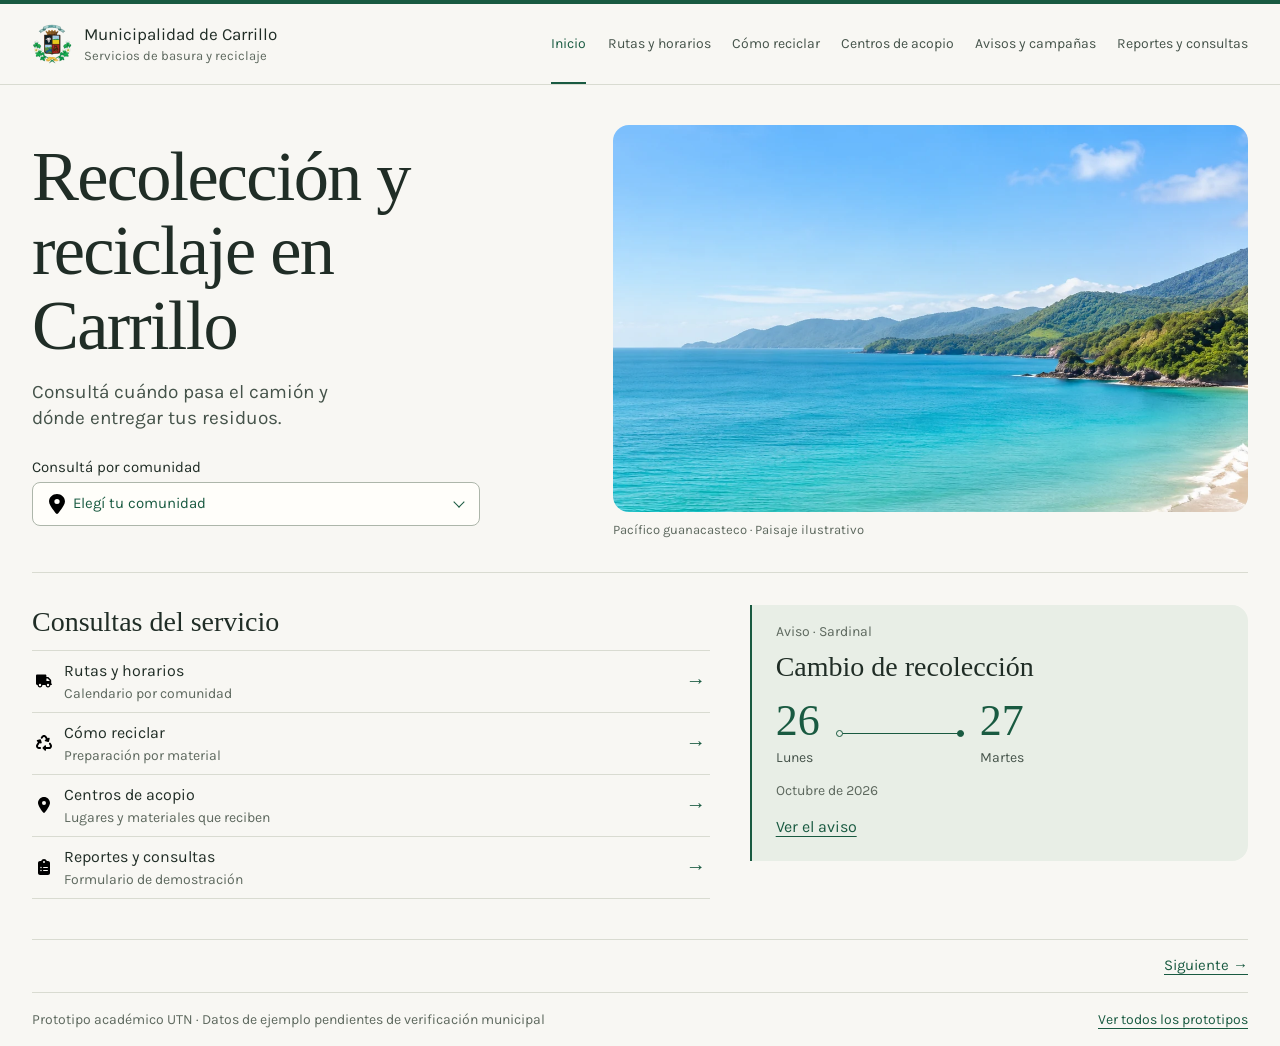
==== commit ecde241c: "Mejorar la vista móvil de Avance 4 tras la revisión de diseño - Encabezado fijo más bajo: la barra d" ====
--- a/avance-4-figma/index.html
+++ b/avance-4-figma/index.html
@@ -7,10 +7,13 @@
   <title>Servicios de basura y reciclaje · Avance 4</title>
   <link rel="icon" href="assets/escudo-carrillo.png" type="image/png">
   <link rel="stylesheet" href="vendor/leaflet/leaflet.css">
-  <link rel="stylesheet" href="avance.css">
+  <link rel="stylesheet" href="avance.css?v=movil-2">
+  <link rel="stylesheet" href="lectura-facil.css?v=movil-2" id="lectura-style" media="not all">
+  <link rel="stylesheet" href="movil.css?v=movil-2">
   <script src="vendor/leaflet/leaflet.js" defer></script>
   <script src="mapa.js" defer></script>
-  <script src="app.js" defer></script>
+  <script src="modo-adulto-mayor.js?v=movil-2" defer></script>
+  <script src="app.js?v=movil-2" defer></script>
 </head>
 <body>
 <svg class="material-symbols" aria-hidden="true" focusable="false">
@@ -36,15 +39,19 @@
         <span>Municipalidad de Carrillo<small>Servicios de basura y reciclaje</small></span>
       </a>
       <button class="mobile-menu" id="menu-button" type="button" aria-controls="service-tabs" aria-expanded="false">
-        <img src="assets/iconos/bars.svg" width="16" height="16" alt="">Menú
+        <img src="assets/iconos/bars.svg" width="16" height="16" alt=""><span id="menu-label">Menú</span>
       </button>
+      <div class="reading-control" id="reading-control" hidden>
+        <button class="btn reading-toggle" id="reading-toggle" type="button">Activar modo adulto mayor</button>
+        <span class="visually-hidden" id="reading-status" role="status"></span>
+      </div>
       <nav id="service-tabs" class="section-tabs" aria-label="Servicios de basura y reciclaje">
-      <a href="#inicio" data-screen-link="inicio" aria-current="page"><span>Inicio</span></a>
-      <a href="#rutas" data-screen-link="rutas"><span>Rutas y horarios</span></a>
-      <a href="#reciclaje" data-screen-link="reciclaje"><span>Cómo reciclar</span></a>
-      <a href="#centros" data-screen-link="centros"><span>Centros de acopio</span></a>
-      <a href="#avisos" data-screen-link="avisos"><span>Avisos y campañas</span></a>
-      <a href="#reportes" data-screen-link="reportes"><span>Reportes y consultas</span></a>
+      <a href="#inicio" data-screen-link="inicio" aria-current="page"><img class="mobile-tab-icon" src="assets/iconos/house.svg" width="18" height="18" alt=""><span>Inicio</span></a>
+      <a href="#rutas" data-screen-link="rutas"><img class="mobile-tab-icon" src="assets/iconos/calendar-days.svg" width="18" height="18" alt=""><span data-texto-ampliado="Cuándo pasa el camión">Rutas y horarios</span></a>
+      <a href="#reciclaje" data-screen-link="reciclaje"><img class="mobile-tab-icon" src="assets/iconos/recycle.svg" width="18" height="18" alt=""><span>Cómo reciclar</span></a>
+      <a href="#centros" data-screen-link="centros"><img class="mobile-tab-icon" src="assets/iconos/location-dot.svg" width="18" height="18" alt=""><span data-texto-ampliado="Dónde llevar el reciclaje">Centros de acopio</span></a>
+      <a href="#avisos" data-screen-link="avisos"><img class="mobile-tab-icon" src="assets/iconos/bell.svg" width="18" height="18" alt=""><span data-texto-ampliado="Avisos">Avisos y campañas</span></a>
+      <a href="#reportes" data-screen-link="reportes"><img class="mobile-tab-icon" src="assets/iconos/clipboard-list.svg" width="18" height="18" alt=""><span data-texto-ampliado="Hacer un reporte">Reportes y consultas</span></a>
     </nav>
     </div>
   </header>
@@ -53,18 +60,20 @@
     <section id="inicio" class="screen" data-screen aria-labelledby="home-title">
       <div class="home-lead">
         <div class="hero-copy">
-          <h1 id="home-title">Recolección y reciclaje en Carrillo</h1>
-          <p>Consultá cuándo pasa el camión y dónde entregar tus residuos.</p>
-          <form id="home-search" class="community-search">
-            <label for="community-query">Consultá por comunidad</label>
-            <div class="search-controls">
-              <input id="community-query" type="search" list="community-list" placeholder="Ej. Sardinal o Belén" autocomplete="off" required>
-              <button class="btn" type="submit">Ver horario</button>
-            </div>
-          </form>
-          <datalist id="community-list"><option value="Filadelfia"></option><option value="Bambú"></option><option value="Cinco Esquinas"></option><option value="Hollywood"></option><option value="La Cruz"></option><option value="Santa Lucía"></option><option value="Ballena (parte)"></option><option value="Corralillo"></option><option value="Guinea"></option><option value="Isleta"></option><option value="Jocote"></option><option value="Juanilama"></option><option value="Moralito"></option><option value="Ojoche"></option><option value="San Francisco"></option><option value="Palmira"></option><option value="Coyolera"></option><option value="María Auxiliadora"></option><option value="Ángeles"></option><option value="Comunidad"></option><option value="Paso Tempisque"></option><option value="San Rafael"></option><option value="Sardinal"></option><option value="Carpintera"></option><option value="Colegios"></option><option value="Verdún"></option><option value="Artola"></option><option value="Cacique"></option><option value="Chorrera"></option><option value="Coco (Playas del Coco)"></option><option value="Guacamaya"></option><option value="Huaquitas"></option><option value="Libertad"></option><option value="Los Canales"></option><option value="Matapalo"></option><option value="Nancital"></option><option value="Nuevo Colón"></option><option value="Obandito"></option><option value="Ocotal"></option><option value="Pilas"></option><option value="Playa Hermosa"></option><option value="Playones"></option><option value="San Blas"></option><option value="San Martín"></option><option value="Santa Rita"></option><option value="Segovia"></option><option value="Tabores"></option><option value="Zapotal"></option><option value="Belén"></option><option value="Villita"></option><option value="Alto San Antonio"></option><option value="Cachimbo"></option><option value="Castilla de Oro"></option><option value="Coyolito"></option><option value="Gallina"></option><option value="Llano"></option><option value="Loma Bonita"></option><option value="Ojochal"></option><option value="Palestina"></option><option value="Palmas"></option><option value="Paraíso"></option><option value="Penca"></option><option value="Planes"></option><option value="Poroporo"></option><option value="Río Cañas Nuevo"></option><option value="Santa Ana"></option><option value="Santo Domingo"></option></datalist>
-          <p id="home-search-error" class="field-error" role="alert" hidden>Revisá el nombre o elegí la localidad en la lista de comunidades.</p>
-          <button class="plain-link" type="button" data-open="district-directory">Ver todas las comunidades</button>
+          <h1 id="home-title" data-texto-ampliado="Basura y reciclaje en Carrillo">Recolección y reciclaje en Carrillo</h1>
+          <p data-texto-ampliado="Revisá cuándo pasa el camión de la basura, cómo separar los residuos y dónde llevarlos.">Consultá cuándo pasa el camión y dónde entregar tus residuos.</p>
+          <section data-lectura-only class="guided-start" aria-labelledby="home-search-title">
+            <h2 id="home-search-title">¿Cuándo pasa el camión?</h2>
+            <p>Consultá directamente los días y horas disponibles.</p>
+            <a class="btn guided-primary" href="#rutas">
+              <svg class="line-icon" viewBox="0 0 24 24" aria-hidden="true"><use href="#icon-calendar"></use></svg>
+              Ver horarios de recolección
+            </a>
+          </section>
+          <div data-vista-normal class="community-search">
+            <span class="community-label" id="home-community-label">Consultá por comunidad</span>
+            <button class="btn secondary community-control" type="button" id="home-community-button" data-open="district-directory" data-picker="home" aria-haspopup="dialog" aria-labelledby="home-community-label home-community-choice"><img src="assets/iconos/location-dot.svg" width="16" height="20" alt=""><span id="home-community-choice">Elegí tu comunidad</span><span class="chevron" aria-hidden="true"></span></button>
+          </div>
         </div>
         <figure class="coast-hero">
           <img class="coast-photo" src="assets/portada-costa.webp" width="1920" height="701" alt="Vista ilustrativa del Pacífico de Guanacaste">
@@ -74,16 +83,16 @@
 
       <div class="home-bottom">
         <section class="home-services" aria-labelledby="home-services-title">
-          <h2 id="home-services-title">Consultas del servicio</h2>
+          <h2 id="home-services-title" data-texto-ampliado="¿Qué querés hacer?">Consultas del servicio</h2>
           <ul class="service-list">
-            <li><a href="#rutas"><img src="assets/iconos/truck.svg" width="16" height="16" alt=""><span><strong>Rutas y horarios</strong><small>Calendario por comunidad</small></span><span aria-hidden="true">→</span></a></li>
-            <li><a href="#reciclaje"><img src="assets/iconos/recycle.svg" width="16" height="16" alt=""><span><strong>Cómo reciclar</strong><small>Preparación por material</small></span><span aria-hidden="true">→</span></a></li>
-            <li><a href="#centros"><img src="assets/iconos/location-dot.svg" width="16" height="16" alt=""><span><strong>Centros de acopio</strong><small>Lugares y materiales que reciben</small></span><span aria-hidden="true">→</span></a></li>
-            <li><a href="#reportes"><img src="assets/iconos/clipboard-list.svg" width="16" height="16" alt=""><span><strong>Reportes y consultas</strong><small>Formulario de demostración</small></span><span aria-hidden="true">→</span></a></li>
+            <li><a href="#rutas"><img src="assets/iconos/truck.svg" width="16" height="16" alt=""><span><strong data-texto-ampliado="Ver el horario del camión">Rutas y horarios</strong><small data-texto-ampliado="Elegí la comunidad donde vivís.">Calendario por comunidad</small></span><span aria-hidden="true">→</span></a></li>
+            <li><a href="#reciclaje"><img src="assets/iconos/recycle.svg" width="16" height="16" alt=""><span><strong data-texto-ampliado="Aprender a separar los residuos">Cómo reciclar</strong><small data-texto-ampliado="Reconocé cada material por su foto.">Preparación por material</small></span><span aria-hidden="true">→</span></a></li>
+            <li><a href="#centros"><img src="assets/iconos/location-dot.svg" width="16" height="16" alt=""><span><strong data-texto-ampliado="Encontrar dónde llevar el reciclaje">Centros de acopio</strong><small data-texto-ampliado="Revisá qué materiales recibe cada lugar.">Lugares y materiales que reciben</small></span><span aria-hidden="true">→</span></a></li>
+            <li><a href="#reportes"><img src="assets/iconos/clipboard-list.svg" width="16" height="16" alt=""><span><strong data-texto-ampliado="Hacer un reporte o una consulta">Reportes y consultas</strong><small data-texto-ampliado="Practicá cómo contar lo que pasó.">Formulario de demostración</small></span><span aria-hidden="true">→</span></a></li>
           </ul>
         </section>
         <aside class="notice-ribbon" aria-labelledby="home-notice-title">
-          <p class="notice-meta">Aviso de ejemplo · Sardinal</p>
+          <p class="notice-meta">Aviso · Sardinal</p>
           <h2 id="home-notice-title">Cambio de recolección</h2>
           <div class="route-dates">
             <time datetime="2026-10-26"><strong>26</strong><span>Lunes</span></time>
@@ -97,25 +106,46 @@
     </section>
 
     <section id="rutas" class="screen" data-screen aria-labelledby="routes-title">
-      <div class="screen-heading"><h1 id="routes-title">Rutas y horarios de recolección</h1><p>Elegí una comunidad para ver su calendario de ejemplo.</p></div>
+      <div class="screen-heading"><h1 id="routes-title" data-texto-ampliado="¿Cuándo pasa el camión de la basura?">Rutas y horarios de recolección</h1><p data-texto-ampliado="Acá podés ver el horario disponible. Si buscás una comunidad en particular, podés usar el filtro.">Elegí una comunidad para ver qué día pasa el camión.</p></div>
       <div class="community-field">
-        <span id="route-community-label">Comunidad</span>
-        <button class="btn secondary community-control" id="route-community" type="button" data-open="district-directory" aria-labelledby="route-community-label route-choice">
-          <img src="assets/iconos/location-dot.svg" width="16" height="20" alt=""><span id="route-choice" data-community-name>Sardinal</span><span class="chevron" aria-hidden="true"></span>
+        <p data-lectura-only id="reading-route-choice" role="status" hidden></p>
+        <span data-vista-normal id="route-community-label">Comunidad</span>
+        <button class="btn secondary community-control" id="route-community" type="button" data-open="district-directory" data-picker="rutas" aria-labelledby="route-community-label route-choice" aria-haspopup="dialog">
+          <img src="assets/iconos/location-dot.svg" width="16" height="20" alt=""><span data-vista-normal id="route-choice" data-community-name>Sardinal</span><span data-lectura-only id="reading-route-button">Filtrar por comunidad</span><span class="chevron" aria-hidden="true"></span>
         </button>
+        <button data-lectura-only class="plain-link" type="button" id="reading-route-reset" hidden>Quitar filtro</button>
       </div>
       <div class="route-layout">
         <section class="white-panel calendar-panel" aria-labelledby="calendar-title">
-          <h2 id="calendar-title">Calendario de recolección</h2>
+          <h2 id="calendar-title" data-texto-ampliado="Día y hora de recolección">Calendario de recolección</h2>
           <div class="calendar-location"><strong data-community-name>Sardinal</strong><span id="route-district">Distrito de Sardinal</span></div>
           <div id="route-change" class="calendar-alert"><span>¿Cambió la recolección?</span><a href="#avisos">Ver avisos</a></div>
           <div class="pickup" id="sardinal-pickup">
-            <time class="date-tile" datetime="2026-10-27"><strong>27</strong><span>Oct.</span></time>
-            <div><span class="small-label">Próxima recolección del ejemplo</span><h3>Basura ordinaria</h3><p>Martes · 6:00 a. m. a 12:00 m. d.</p></div>
-          </div>
-          <div class="pickup" id="unknown-pickup" hidden>
+            <time data-vista-normal class="date-tile" id="pickup-tile" datetime="2026-10-27"><strong id="pickup-day">27</strong><span>Oct.</span></time>
+            <div data-vista-normal><span class="small-label">Próxima recolección</span><h3>Basura ordinaria</h3><p id="pickup-summary">Martes · 6:00&nbsp;a.&nbsp;m. a 12:00&nbsp;m.&nbsp;d.</p></div>
+            <div data-lectura-only class="guided-pickup">
+            <span class="small-label">Próxima recolección</span>
+            <h3>Basura ordinaria</h3>
+            <p><svg class="line-icon" viewBox="0 0 24 24" aria-hidden="true"><use href="#icon-calendar"></use></svg>
+              <time id="pickup-date" datetime="2026-10-27">Martes 27 de octubre de 2026</time>
+            </p>
+            <p><svg class="line-icon" viewBox="0 0 24 24" aria-hidden="true"><use href="#icon-clock"></use></svg>
+              <span id="pickup-hours">De 6:00 de la mañana a 12:00 del mediodía</span>
+            </p>
+            </div>
+          </div>
+          <div class="pickup pickup-pending" id="unknown-pickup" hidden>
             <img src="assets/iconos/trash-can.svg" width="20" height="24" alt="">
-            <div><h3>Basura ordinaria</h3><p>Día y horario pendientes de verificación</p></div>
+            <div>
+              <h3>Basura ordinaria</h3>
+              <p data-texto-ampliado="Todavía no tenemos el horario de esta comunidad.">Horario todavía sin confirmar</p>
+              <p class="pending-help">Mientras tanto, podés hacer esto:</p>
+              <ul class="pending-actions">
+                <li><a href="#avisos">Ver avisos de recolección</a></li>
+                <li><a href="#reportes">Hacer una consulta</a></li>
+                <li><a href="https://www.municarrillo.go.cr/" target="_blank" rel="noopener noreferrer">Ir al sitio de la Municipalidad ↗</a></li>
+              </ul>
+            </div>
           </div>
           <div class="pickup-row"><img src="assets/iconos/recycle.svg" width="20" height="20" alt=""><div><h3>Residuos reciclables</h3><a href="#centros">Consultar puntos de entrega</a></div><span class="pending">Por confirmar</span></div>
           <div class="pickup-row"><img src="assets/iconos/leaf.svg" width="20" height="20" alt=""><div><h3>Residuos orgánicos</h3><p>Sin recorrido verificado</p></div><span class="pending">Por confirmar</span></div>
@@ -123,7 +153,7 @@
         </section>
         <section class="white-panel map-panel">
           <div class="panel-heading"><h2>Mapa de Carrillo</h2><a href="https://www.google.com/maps/@?api=1&amp;map_action=map&amp;center=10.475%2C-85.612&amp;zoom=12" target="_blank" rel="noopener noreferrer">Abrir en Google Maps ↗</a></div>
-          <p>Arrastrá el mapa para explorar. Elegí un punto para consultar su calendario.</p>
+          <p data-texto-ampliado="Podés filtrar por comunidad o tocar su nombre en el mapa. Usá + y − para acercarlo o alejarlo.">Arrastrá el mapa para explorar. Elegí un punto para consultar su calendario.</p>
           <div class="live-map" data-live-map role="region" aria-label="Mapa de cabeceras distritales" hidden></div>
           <div class="fig-map route-map" data-local-map role="region" aria-label="Mapa de cabeceras distritales (vista local)" tabindex="0">
             <div class="map-layer">
@@ -138,56 +168,56 @@
         <div class="map-help"><p data-map-status role="status"></p><button class="plain-link" type="button" data-map-retry hidden>Reintentar mapa en línea</button></div>
         </section>
       </div>
-      <p class="section-note">Los horarios son ficticios. Confirmá el servicio real antes de sacar los residuos.</p>
     </section>
 
     <section id="reciclaje" class="screen" data-screen aria-labelledby="recycling-title">
-      <div class="screen-heading with-search"><div><h1 id="recycling-title">¿Cómo separar tus residuos?</h1><p>Separá los materiales y revisá cómo prepararlos para la entrega.</p></div><div class="compact-search"><label class="visually-hidden" for="material-query">Buscar material</label><svg class="icon " aria-hidden="true" focusable="false" xmlns="http://www.w3.org/2000/svg" viewBox="0 0 512 512"><path d="M416 208c0 45.9-14.9 88.3-40 122.7L502.6 457.4c12.5 12.5 12.5 32.8 0 45.3s-32.8 12.5-45.3 0L330.7 376c-34.4 25.2-76.8 40-122.7 40C93.1 416 0 322.9 0 208S93.1 0 208 0S416 93.1 416 208zM208 352a144 144 0 1 0 0-288 144 144 0 1 0 0 288z"/></svg><input id="material-query" type="search" placeholder="Buscar material…"></div></div>
+      <div class="screen-heading with-search"><div><h1 id="recycling-title">¿Cómo separar tus residuos?</h1><p data-texto-ampliado="Buscá el material por su nombre o reconocelo en la foto. Elegí «Ver preparación» para ver los pasos.">Separá los materiales y revisá cómo prepararlos para la entrega.</p></div><div class="compact-search"><label class="visually-hidden" for="material-query">Buscar material</label><svg class="icon " aria-hidden="true" focusable="false" xmlns="http://www.w3.org/2000/svg" viewBox="0 0 512 512"><path d="M416 208c0 45.9-14.9 88.3-40 122.7L502.6 457.4c12.5 12.5 12.5 32.8 0 45.3s-32.8 12.5-45.3 0L330.7 376c-34.4 25.2-76.8 40-122.7 40C93.1 416 0 322.9 0 208S93.1 0 208 0S416 93.1 416 208zM208 352a144 144 0 1 0 0-288 144 144 0 1 0 0 288z"/></svg><input id="material-query" type="search" placeholder="Buscar material…"></div></div>
+      <div id="materials-empty" class="empty-state materials-empty" hidden><h2>No encontramos «<span id="materials-empty-query"></span>»</h2><p>Probá con otra palabra, como «botella», «lata» o «caja». Si es un aparato, un cable o algo con batería, revisá las condiciones de Electrónicos.</p><div class="empty-actions"><button class="btn secondary" type="button" id="reset-materials">Ver todos los materiales</button><button class="plain-link" type="button" data-open="material-electronicos">Ver condiciones de Electrónicos</button></div></div>
       <div class="recycling-grid">
-        <article class="recycle-card paper" data-material-card data-name="papel carton periodicos cajas hojas revistas"><h2 id="material-carton-label"><span class="material-icon" aria-hidden="true"><svg viewBox="0 0 24 24" focusable="false"><use href="#icon-material-carton"></use></svg></span>Papel y cartón</h2><ul><li>Periódicos y hojas</li><li>Cajas plegadas</li><li>Papel limpio y seco</li></ul><button class="btn material-button" type="button" data-open="material-carton" aria-describedby="material-carton-label">Ver preparación</button></article>
-        <article class="recycle-card plastic" data-material-card data-name="plastico botellas envases tapas"><h2 id="material-plastico-label"><span class="material-icon" aria-hidden="true"><svg viewBox="0 0 24 24" focusable="false"><use href="#icon-material-plastico"></use></svg></span>Plástico</h2><ul><li>Botellas vacías</li><li>Envases sin restos</li><li>Tapas, según recepción</li></ul><button class="btn material-button" type="button" data-open="material-plastico" aria-describedby="material-plastico-label">Ver preparación</button></article>
-        <article class="recycle-card metal" data-material-card data-name="metal latas aluminio"><h2 id="material-metal-label"><span class="material-icon" aria-hidden="true"><svg viewBox="0 0 24 24" focusable="false"><use href="#icon-material-metal"></use></svg></span>Metales</h2><ul><li>Latas de bebidas</li><li>Envases metálicos vacíos</li><li>Según condiciones del receptor</li></ul><button class="btn material-button" type="button" data-open="material-metal" aria-describedby="material-metal-label">Ver preparación</button></article>
-        <article class="recycle-card glass" data-material-card data-name="vidrio botellas frascos"><h2 id="material-vidrio-label"><span class="material-icon" aria-hidden="true"><svg viewBox="0 0 24 24" focusable="false"><use href="#icon-material-vidrio"></use></svg></span>Vidrio</h2><ul><li>Botellas y frascos</li><li>Envases protegidos</li><li>Confirmar el tipo de vidrio</li></ul><button class="btn material-button" type="button" data-open="material-vidrio" aria-describedby="material-vidrio-label">Ver preparación</button></article>
+        <article class="recycle-card paper" data-material-card data-name="papel carton periodicos periodico cajas caja hojas revistas cuadernos sobres"><h2 id="material-carton-label"><img class="material-thumbnail" src="assets/miniaturas/carton.webp" width="152" height="108" alt="" decoding="async">Papel y cartón</h2><ul><li>Periódicos y hojas</li><li>Cajas plegadas</li><li>Papel limpio y seco</li></ul><button class="btn material-button" type="button" data-open="material-carton" aria-describedby="material-carton-label">Ver preparación</button></article>
+        <article class="recycle-card plastic" data-material-card data-name="plastico botellas botella envases envase tapas pet frascos plasticos"><h2 id="material-plastico-label"><img class="material-thumbnail" src="assets/miniaturas/plastico.webp" width="152" height="108" alt="" decoding="async">Plástico</h2><ul><li>Botellas vacías</li><li>Envases sin restos</li><li>Tapas, según recepción</li></ul><button class="btn material-button" type="button" data-open="material-plastico" aria-describedby="material-plastico-label">Ver preparación</button></article>
+        <article class="recycle-card metal" data-material-card data-name="metal metales latas lata aluminio hojalata conservas"><h2 id="material-metal-label"><img class="material-thumbnail" src="assets/miniaturas/metal.webp" width="152" height="108" alt="" decoding="async">Metales</h2><ul><li>Latas de bebidas</li><li>Envases metálicos vacíos</li><li>Otros metales, según el centro</li></ul><button class="btn material-button" type="button" data-open="material-metal" aria-describedby="material-metal-label">Ver preparación</button></article>
+        <article class="recycle-card glass" data-material-card data-name="vidrio botellas botella frascos frasco"><h2 id="material-vidrio-label"><img class="material-thumbnail" src="assets/miniaturas/vidrio.webp" width="152" height="108" alt="" decoding="async">Vidrio</h2><ul><li>Botellas y frascos</li><li>Envueltos para que no se quiebren</li><li>Confirmar el tipo de vidrio</li></ul><button class="btn material-button" type="button" data-open="material-vidrio" aria-describedby="material-vidrio-label">Ver preparación</button></article>
       </div>
       <div class="sorting-guide">
         <div><h2>Va al reciclaje</h2><p>Botellas plásticas vacías, latas, cartón y papel limpios, frascos de vidrio.</p></div>
-        <div><h2>Va a la basura ordinaria</h2><p>Pañales, papel higiénico y servilletas usadas, empaques de snacks y cerámica rota.</p><button type="button" class="plain-link" data-open="ordinary-examples">Ver ejemplos</button></div>
-      </div>
-      <div class="special-materials"><article data-material-card data-name="electronicos computadora celular aparatos equipos laptop"><div class="special-material-label"><span class="material-icon" aria-hidden="true"><svg viewBox="0 0 24 24" focusable="false"><use href="#icon-material-electronicos"></use></svg></span><div><h2 id="material-electronicos-label">Electrónicos</h2><p>Equipos que requieren una opción de entrega específica.</p></div></div><button class="plain-link" type="button" data-open="material-electronicos" aria-describedby="material-electronicos-label">Ver condiciones <svg class="icon " aria-hidden="true" focusable="false" xmlns="http://www.w3.org/2000/svg" viewBox="0 0 448 512"><path d="M438.6 278.6c12.5-12.5 12.5-32.8 0-45.3l-160-160c-12.5-12.5-32.8-12.5-45.3 0s-12.5 32.8 0 45.3L338.8 224 32 224c-17.7 0-32 14.3-32 32s14.3 32 32 32l306.7 0L233.4 393.4c-12.5 12.5-12.5 32.8 0 45.3s32.8 12.5 45.3 0l160-160z"/></svg></button></article><article data-material-card data-name="muebles sillones colchones voluminosos"><div class="special-material-label"><span class="material-icon" aria-hidden="true"><svg viewBox="0 0 24 24" focusable="false"><use href="#icon-material-muebles"></use></svg></span><div><h2 id="material-muebles-label">Muebles</h2><p>Consultá tamaños, cantidades y jornadas autorizadas.</p></div></div><button class="plain-link" type="button" data-open="material-muebles" aria-describedby="material-muebles-label">Ver condiciones <svg class="icon " aria-hidden="true" focusable="false" xmlns="http://www.w3.org/2000/svg" viewBox="0 0 448 512"><path d="M438.6 278.6c12.5-12.5 12.5-32.8 0-45.3l-160-160c-12.5-12.5-32.8-12.5-45.3 0s-12.5 32.8 0 45.3L338.8 224 32 224c-17.7 0-32 14.3-32 32s14.3 32 32 32l306.7 0L233.4 393.4c-12.5 12.5-12.5 32.8 0 45.3s32.8 12.5 45.3 0l160-160z"/></svg></button></article></div>
-      <p class="result-line" id="material-count" role="status" aria-live="polite">6 materiales de referencia</p><p class="section-note">Consultá qué recipiente pide cada punto de entrega.</p><div id="materials-empty" class="empty-state" hidden><h2>No encontramos ese material</h2><p>Probá otro nombre o borrá la búsqueda para volver a la guía.</p><button class="btn secondary" type="button" id="reset-materials">Ver todos los materiales</button></div>
+        <div><h2>Va a la basura ordinaria</h2><p>Pañales, papel higiénico y servilletas usadas, empaques de snacks y cerámica rota.</p><button type="button" class="plain-link" data-open="ordinary-examples" data-texto-ampliado="Ejemplos de basura ordinaria">Ver ejemplos</button></div>
+      </div>
+      <div class="special-materials"><article data-material-card data-name="electronicos computadora celular telefono aparatos equipos laptop tablet impresora televisor tele cargadores cables pilas baterias electrodomesticos"><div class="special-material-label"><img class="material-thumbnail" src="assets/miniaturas/electronicos.webp" width="152" height="108" alt="" decoding="async"><div><h2 id="material-electronicos-label">Electrónicos</h2><p>Equipos que requieren una opción de entrega específica.</p></div></div><button class="plain-link" type="button" data-open="material-electronicos" aria-describedby="material-electronicos-label">Ver condiciones <svg class="icon " aria-hidden="true" focusable="false" xmlns="http://www.w3.org/2000/svg" viewBox="0 0 448 512"><path d="M438.6 278.6c12.5-12.5 12.5-32.8 0-45.3l-160-160c-12.5-12.5-32.8-12.5-45.3 0s-12.5 32.8 0 45.3L338.8 224 32 224c-17.7 0-32 14.3-32 32s14.3 32 32 32l306.7 0L233.4 393.4c-12.5 12.5-12.5 32.8 0 45.3s32.8 12.5 45.3 0l160-160z"/></svg></button></article><article data-material-card data-name="muebles sillones sillon sofa colchones colchon camas mesas sillas voluminosos"><div class="special-material-label"><img class="material-thumbnail" src="assets/miniaturas/muebles.webp" width="152" height="108" alt="" decoding="async"><div><h2 id="material-muebles-label">Muebles</h2><p>Consultá tamaños, cantidades y jornadas autorizadas.</p></div></div><button class="plain-link" type="button" data-open="material-muebles" aria-describedby="material-muebles-label">Ver condiciones <svg class="icon " aria-hidden="true" focusable="false" xmlns="http://www.w3.org/2000/svg" viewBox="0 0 448 512"><path d="M438.6 278.6c12.5-12.5 12.5-32.8 0-45.3l-160-160c-12.5-12.5-32.8-12.5-45.3 0s-12.5 32.8 0 45.3L338.8 224 32 224c-17.7 0-32 14.3-32 32s14.3 32 32 32l306.7 0L233.4 393.4c-12.5 12.5-12.5 32.8 0 45.3s32.8 12.5 45.3 0l160-160z"/></svg></button></article></div>
+      <p class="result-line" id="material-count" role="status" aria-live="polite">6 materiales</p><p class="section-note">Consultá qué recipiente pide cada punto de entrega.</p>
     </section>
 
     <section id="centros" class="screen" data-screen aria-labelledby="centers-title">
-      <div class="screen-heading"><h1 id="centers-title">Centros de acopio y reciclaje</h1><p>Buscá por comunidad o por el material que querés entregar.</p></div>
+      <div class="screen-heading"><h1 id="centers-title" data-texto-ampliado="¿Dónde llevo el reciclaje?">Centros de acopio y reciclaje</h1><p data-texto-ampliado="Escribí el nombre de tu comunidad o el material que querés llevar. Cada ficha indica qué recibe ese lugar.">Buscá por comunidad o por el material que querés entregar.</p></div>
       <form id="center-search" class="center-search" role="search" aria-label="Buscar centros de acopio"><svg class="icon " aria-hidden="true" focusable="false" xmlns="http://www.w3.org/2000/svg" viewBox="0 0 384 512"><path d="M215.7 499.2C267 435 384 279.4 384 192C384 86 298 0 192 0S0 86 0 192c0 87.4 117 243 168.3 307.2c12.3 15.3 35.1 15.3 47.4 0zM192 128a64 64 0 1 1 0 128 64 64 0 1 1 0-128z"/></svg><label class="visually-hidden" for="center-query">Buscar por comunidad o material</label><input type="search" id="center-query" placeholder="Comunidad o material"><button type="reset" aria-label="Limpiar búsqueda"><svg class="icon " aria-hidden="true" focusable="false" xmlns="http://www.w3.org/2000/svg" viewBox="0 0 384 512"><path d="M342.6 150.6c12.5-12.5 12.5-32.8 0-45.3s-32.8-12.5-45.3 0L192 210.7 86.6 105.4c-12.5-12.5-32.8-12.5-45.3 0s-12.5 32.8 0 45.3L146.7 256 41.4 361.4c-12.5 12.5-12.5 32.8 0 45.3s32.8 12.5 45.3 0L192 301.3 297.4 406.6c12.5 12.5 32.8 12.5 45.3 0s12.5-32.8 0-45.3L237.3 256 342.6 150.6z"/></svg></button></form>
-      <div class="centers-layout"><div class="center-list"><p class="result-line" id="center-count" role="status" aria-live="polite">2 centros de ejemplo</p>
+      <div class="centers-layout"><div class="center-list"><p class="result-line" id="center-count" role="status" aria-live="polite">2 centros</p>
         <article class="center-row" data-center="sardinal" data-materials="plastico carton metal">
           <div class="center-summary">
-            <h2><button class="center-title" type="button" data-open="point-sardinal"><svg class="line-icon" viewBox="0 0 24 24" aria-hidden="true" focusable="false"><use href="#icon-center"></use></svg>Centro de ejemplo de Sardinal</button></h2>
+            <h2><button class="center-title" type="button" data-open="point-sardinal"><svg class="line-icon" viewBox="0 0 24 24" aria-hidden="true" focusable="false"><use href="#icon-center"></use></svg>Centro de acopio de Sardinal</button></h2>
             <p><svg class="line-icon" viewBox="0 0 24 24" aria-hidden="true" focusable="false"><use href="#icon-location"></use></svg>Sardinal, Carrillo · Lugar ficticio</p>
-            <p><svg class="line-icon" viewBox="0 0 24 24" aria-hidden="true" focusable="false"><use href="#icon-clock"></use></svg>Lun. a vie. · 8:00 a. m. a 3:00 p. m.</p>
+            <p><svg class="line-icon" viewBox="0 0 24 24" aria-hidden="true" focusable="false"><use href="#icon-clock"></use></svg>Lun. a vie. · 8:00&nbsp;a.&nbsp;m. a 3:00&nbsp;p.&nbsp;m.</p>
             <button class="plain-link small" type="button" data-open="point-sardinal"><svg class="line-icon" viewBox="0 0 24 24" aria-hidden="true" focusable="false"><use href="#icon-clipboard"></use></svg>Ver condiciones de entrega</button>
           </div>
           <img class="center-photo" src="assets/servicio/acopio-materiales.webp" alt="" width="640" height="320" loading="lazy" decoding="async">
-          <ul class="material-tags" aria-label="Materiales del escenario">
+          <ul class="material-tags" aria-label="Materiales que recibe">
             <li class="tag-paper"><svg class="line-icon" viewBox="0 0 24 24" aria-hidden="true" focusable="false"><use href="#icon-material-carton"></use></svg>Papel y cartón</li>
             <li class="tag-plastic"><svg class="line-icon" viewBox="0 0 24 24" aria-hidden="true" focusable="false"><use href="#icon-material-plastico"></use></svg>Plástico</li>
-            <li class="tag-metal"><svg class="line-icon" viewBox="0 0 24 24" aria-hidden="true" focusable="false"><use href="#icon-material-metal"></use></svg>Metal</li>
+            <li class="tag-metal"><svg class="line-icon" viewBox="0 0 24 24" aria-hidden="true" focusable="false"><use href="#icon-material-metal"></use></svg>Metales</li>
           </ul>
         </article>
         <article class="center-row" data-center="filadelfia" data-materials="plastico carton vidrio metal">
           <div class="center-summary">
-            <h2><button class="center-title" type="button" data-open="point-filadelfia"><svg class="line-icon" viewBox="0 0 24 24" aria-hidden="true" focusable="false"><use href="#icon-center"></use></svg>Punto de ejemplo de Filadelfia</button></h2>
+            <h2><button class="center-title" type="button" data-open="point-filadelfia"><svg class="line-icon" viewBox="0 0 24 24" aria-hidden="true" focusable="false"><use href="#icon-center"></use></svg>Centro de acopio de Filadelfia</button></h2>
             <p><svg class="line-icon" viewBox="0 0 24 24" aria-hidden="true" focusable="false"><use href="#icon-location"></use></svg>Filadelfia, Carrillo · Lugar ficticio</p>
-            <p><svg class="line-icon" viewBox="0 0 24 24" aria-hidden="true" focusable="false"><use href="#icon-clock"></use></svg>Lun. a vie. · 8:00 a. m. a 2:00 p. m.</p>
+            <p><svg class="line-icon" viewBox="0 0 24 24" aria-hidden="true" focusable="false"><use href="#icon-clock"></use></svg>Lun. a vie. · 8:00&nbsp;a.&nbsp;m. a 2:00&nbsp;p.&nbsp;m.</p>
             <button class="plain-link small" type="button" data-open="point-filadelfia"><svg class="line-icon" viewBox="0 0 24 24" aria-hidden="true" focusable="false"><use href="#icon-clipboard"></use></svg>Ver condiciones de entrega</button>
           </div>
           <img class="center-photo" src="assets/servicio/acopio-vidrio.webp" alt="" width="640" height="320" loading="lazy" decoding="async">
-          <ul class="material-tags" aria-label="Materiales del escenario">
+          <ul class="material-tags" aria-label="Materiales que recibe">
             <li class="tag-paper"><svg class="line-icon" viewBox="0 0 24 24" aria-hidden="true" focusable="false"><use href="#icon-material-carton"></use></svg>Papel y cartón</li>
             <li class="tag-plastic"><svg class="line-icon" viewBox="0 0 24 24" aria-hidden="true" focusable="false"><use href="#icon-material-plastico"></use></svg>Plástico</li>
             <li class="tag-glass"><svg class="line-icon" viewBox="0 0 24 24" aria-hidden="true" focusable="false"><use href="#icon-material-vidrio"></use></svg>Vidrio</li>
-            <li class="tag-metal"><svg class="line-icon" viewBox="0 0 24 24" aria-hidden="true" focusable="false"><use href="#icon-material-metal"></use></svg>Metal</li>
+            <li class="tag-metal"><svg class="line-icon" viewBox="0 0 24 24" aria-hidden="true" focusable="false"><use href="#icon-material-metal"></use></svg>Metales</li>
           </ul>
         </article>
         <aside class="campaign-callout" id="campaign-callout"><div class="campaign-summary"><span class="service-icon"><svg class="line-icon" viewBox="0 0 24 24" aria-hidden="true" focusable="false"><use href="#icon-megaphone"></use></svg></span><div><strong>Jornada de residuos especiales en Belén</strong><p>Consultá la campaña de electrónicos y muebles.</p></div></div><a class="plain-link" href="#avisos" data-campaign>Ver en Avisos →</a></aside>
@@ -203,21 +233,17 @@
             <button class="pin pin-filadelfia" type="button" data-latlng="10.44722,-85.55194" data-map-center="filadelfia" data-open="point-filadelfia" aria-label="Ver ficha de Filadelfia"><span>Filadelfia</span><img src="assets/pin-acopio.svg" alt=""></button>
           </div>
         </div>
-        <div class="map-meta"><button class="plain-link" type="button" data-recenter><svg class="line-icon" viewBox="0 0 24 24" aria-hidden="true" focusable="false"><use href="#icon-target"></use></svg>Volver a Carrillo</button><span>Puntos de ejemplo</span><a data-local-attribution href="https://www.openstreetmap.org/copyright" target="_blank" rel="noopener noreferrer">© OpenStreetMap</a></div>
+        <div class="map-meta"><button class="plain-link" type="button" data-recenter><svg class="line-icon" viewBox="0 0 24 24" aria-hidden="true" focusable="false"><use href="#icon-target"></use></svg>Volver a Carrillo</button><span>Centros de acopio</span><a data-local-attribution href="https://www.openstreetmap.org/copyright" target="_blank" rel="noopener noreferrer">© OpenStreetMap</a></div>
         <div class="map-help"><p data-map-status role="status"></p><button class="plain-link" type="button" data-map-retry hidden>Reintentar mapa en línea</button></div>
         <p class="map-caption">Los marcadores señalan localidades de referencia. Confirmá la dirección antes de ir.</p>
       </section></div>
-      <div class="soft-tip location-disclaimer"><svg class="icon " aria-hidden="true" focusable="false" xmlns="http://www.w3.org/2000/svg" viewBox="0 0 512 512"><path d="M256 512A256 256 0 1 0 256 0a256 256 0 1 0 0 512zM216 336l24 0 0-64-24 0c-13.3 0-24-10.7-24-24s10.7-24 24-24l48 0c13.3 0 24 10.7 24 24l0 88 8 0c13.3 0 24 10.7 24 24s-10.7 24-24 24l-80 0c-13.3 0-24-10.7-24-24s10.7-24 24-24zm40-208a32 32 0 1 1 0 64 32 32 0 1 1 0-64z"/></svg><p>Las ubicaciones, horarios y materiales son ficticios. Confirmá una dirección y un contacto reales antes de trasladar residuos.</p></div>
     </section>
 
-    <section id="avisos" class="screen" data-screen aria-labelledby="notices-title"><div class="screen-heading"><h1 id="notices-title">Avisos y campañas</h1><p>Consultá los cambios de recolección y las jornadas del escenario de prueba.</p></div><div class="notice-filters"><div class="field"><label for="notice-community"><svg class="line-icon" viewBox="0 0 24 24" aria-hidden="true" focusable="false"><use href="#icon-location"></use></svg>Comunidad</label><select id="notice-community"><option value="">Todas las comunidades</option><optgroup label="Filadelfia"><option value="Filadelfia|Filadelfia">Filadelfia</option><option value="Filadelfia|Bambú">Bambú</option><option value="Filadelfia|Cinco Esquinas">Cinco Esquinas</option><option value="Filadelfia|Hollywood">Hollywood</option><option value="Filadelfia|La Cruz">La Cruz</option><option value="Filadelfia|Santa Lucía">Santa Lucía</option><option value="Filadelfia|Ballena (parte)">Ballena (parte)</option><option value="Filadelfia|Corralillo">Corralillo</option><option value="Filadelfia|Guinea">Guinea</option><option value="Filadelfia|Isleta">Isleta</option><option value="Filadelfia|Jocote">Jocote</option><option value="Filadelfia|Juanilama">Juanilama</option><option value="Filadelfia|Moralito">Moralito</option><option value="Filadelfia|Ojoche">Ojoche</option><option value="Filadelfia|San Francisco">San Francisco</option></optgroup>
-<optgroup label="Palmira"><option value="Palmira|Palmira">Palmira</option><option value="Palmira|Coyolera">Coyolera</option><option value="Palmira|María Auxiliadora">María Auxiliadora</option><option value="Palmira|Ángeles">Ángeles</option><option value="Palmira|Comunidad">Comunidad</option><option value="Palmira|Paso Tempisque">Paso Tempisque</option><option value="Palmira|San Rafael">San Rafael</option></optgroup>
-<optgroup label="Sardinal"><option value="Sardinal|Sardinal">Sardinal</option><option value="Sardinal|Carpintera">Carpintera</option><option value="Sardinal|Colegios">Colegios</option><option value="Sardinal|Verdún">Verdún</option><option value="Sardinal|Artola">Artola</option><option value="Sardinal|Cacique">Cacique</option><option value="Sardinal|Chorrera">Chorrera</option><option value="Sardinal|Coco (Playas del Coco)">Coco (Playas del Coco)</option><option value="Sardinal|Guacamaya">Guacamaya</option><option value="Sardinal|Huaquitas">Huaquitas</option><option value="Sardinal|Libertad">Libertad</option><option value="Sardinal|Los Canales">Los Canales</option><option value="Sardinal|Matapalo">Matapalo</option><option value="Sardinal|Nancital">Nancital</option><option value="Sardinal|Nuevo Colón">Nuevo Colón</option><option value="Sardinal|Obandito">Obandito</option><option value="Sardinal|Ocotal">Ocotal</option><option value="Sardinal|Pilas">Pilas</option><option value="Sardinal|Playa Hermosa">Playa Hermosa</option><option value="Sardinal|Playones">Playones</option><option value="Sardinal|San Blas">San Blas</option><option value="Sardinal|San Martín">San Martín</option><option value="Sardinal|Santa Rita">Santa Rita</option><option value="Sardinal|Segovia">Segovia</option><option value="Sardinal|Tabores">Tabores</option><option value="Sardinal|Zapotal">Zapotal</option></optgroup>
-<optgroup label="Belén"><option value="Belén|Belén">Belén</option><option value="Belén|Villita">Villita</option><option value="Belén|Alto San Antonio">Alto San Antonio</option><option value="Belén|Cachimbo">Cachimbo</option><option value="Belén|Castilla de Oro">Castilla de Oro</option><option value="Belén|Coyolito">Coyolito</option><option value="Belén|Gallina">Gallina</option><option value="Belén|Juanilama">Juanilama</option><option value="Belén|Llano">Llano</option><option value="Belén|Loma Bonita">Loma Bonita</option><option value="Belén|Ojochal">Ojochal</option><option value="Belén|Palestina">Palestina</option><option value="Belén|Palmas">Palmas</option><option value="Belén|Paraíso">Paraíso</option><option value="Belén|Penca">Penca</option><option value="Belén|Planes">Planes</option><option value="Belén|Poroporo">Poroporo</option><option value="Belén|Río Cañas Nuevo">Río Cañas Nuevo</option><option value="Belén|Santa Ana">Santa Ana</option><option value="Belén|Santo Domingo">Santo Domingo</option></optgroup></select></div><div class="field"><label for="notice-kind"><svg class="line-icon" viewBox="0 0 24 24" aria-hidden="true" focusable="false"><use href="#icon-megaphone"></use></svg>Tipo de aviso</label><select id="notice-kind"><option value="">Todos los avisos</option><option value="cambio">Cambio de recolección</option><option value="campana">Campaña</option></select></div><button class="plain-link" type="button" id="reset-notices">Limpiar filtros</button></div><p class="result-line" id="notice-count" role="status" aria-live="polite">2 avisos de ejemplo</p><div class="notice-cards"><article data-notice data-community="Sardinal" data-kind="cambio">
+    <section id="avisos" class="screen" data-screen aria-labelledby="notices-title"><div class="screen-heading"><h1 id="notices-title">Avisos y campañas</h1><p data-texto-ampliado="Revisá si cambió el día de recolección o si hay una jornada para entregar residuos especiales.">Consultá los cambios de recolección y las jornadas de entrega.</p></div><div class="notice-filters"><div class="field"><span class="field-label" id="notice-community-label"><svg class="line-icon" viewBox="0 0 24 24" aria-hidden="true" focusable="false"><use href="#icon-location"></use></svg>Comunidad</span><input type="hidden" id="notice-community" value=""><button class="btn secondary community-control" type="button" id="notice-community-button" data-open="district-directory" data-picker="notice" aria-haspopup="dialog" aria-labelledby="notice-community-label notice-community-choice"><img src="assets/iconos/location-dot.svg" width="16" height="20" alt=""><span id="notice-community-choice">Todas las comunidades</span><span class="chevron" aria-hidden="true"></span></button></div><div class="field"><label for="notice-kind"><svg class="line-icon" viewBox="0 0 24 24" aria-hidden="true" focusable="false"><use href="#icon-megaphone"></use></svg>Tipo de aviso</label><select id="notice-kind"><option value="">Todos los avisos</option><option value="cambio">Cambio de recolección</option><option value="campana">Campaña</option></select></div><button class="plain-link" type="button" id="reset-notices" data-texto-ampliado="Ver todos los avisos">Limpiar filtros</button></div><p class="result-line" id="notice-count" role="status" aria-live="polite">2 avisos</p><div class="notice-cards"><article data-notice data-community="Sardinal" data-kind="cambio">
           <div class="notice-copy">
             <h2><span class="service-icon"><svg class="line-icon" viewBox="0 0 24 24" aria-hidden="true" focusable="false"><use href="#icon-calendar"></use></svg></span>Cambio en el día de recolección</h2>
             <p class="notice-facts"><span><svg class="line-icon" viewBox="0 0 24 24" aria-hidden="true" focusable="false"><use href="#icon-location"></use></svg>Sardinal</span><span><svg class="line-icon" viewBox="0 0 24 24" aria-hidden="true" focusable="false"><use href="#icon-calendar"></use></svg>26–27 oct. 2026</span><span>Aviso ficticio</span></p>
-            <p>En el ejemplo, el lunes 26 se reprograma para el martes 27 de octubre.</p>
+            <p>La recolección del lunes 26 pasa al martes 27 de octubre.</p>
             <button class="btn" type="button" data-open="notice-change">Consultar el aviso <svg class="icon " aria-hidden="true" focusable="false" xmlns="http://www.w3.org/2000/svg" viewBox="0 0 448 512"><path d="M438.6 278.6c12.5-12.5 12.5-32.8 0-45.3l-160-160c-12.5-12.5-32.8-12.5-45.3 0s-12.5 32.8 0 45.3L338.8 224 32 224c-17.7 0-32 14.3-32 32s14.3 32 32 32l306.7 0L233.4 393.4c-12.5 12.5-12.5 32.8 0 45.3s32.8 12.5 45.3 0l160-160z"/></svg></button>
           </div>
           <img class="notice-photo" src="assets/servicio/aviso-recoleccion.webp" alt="Camión recolector en una calle de barrio." width="640" height="320" loading="lazy" decoding="async">
@@ -229,63 +255,73 @@
             <button class="btn" type="button" data-open="notice-campaign">Ver la jornada <svg class="icon " aria-hidden="true" focusable="false" xmlns="http://www.w3.org/2000/svg" viewBox="0 0 448 512"><path d="M438.6 278.6c12.5-12.5 12.5-32.8 0-45.3l-160-160c-12.5-12.5-32.8-12.5-45.3 0s-12.5 32.8 0 45.3L338.8 224 32 224c-17.7 0-32 14.3-32 32s14.3 32 32 32l306.7 0L233.4 393.4c-12.5 12.5-12.5 32.8 0 45.3s32.8 12.5 45.3 0l160-160z"/></svg></button>
           </div>
           <img class="notice-photo" src="assets/servicio/aviso-jornada.webp" alt="Equipo electrónico y un sillón preparados para la entrega." width="640" height="320" loading="lazy" decoding="async">
-        </article></div><p class="section-note">Cambios y campañas de ejemplo, pendientes de confirmación municipal.</p><div id="notices-empty" class="empty-state" hidden><h2>No hay avisos de ejemplo con esos filtros</h2><p>Elegí otra comunidad o consultá todos los avisos.</p></div></section>
+        </article></div><div id="notices-empty" class="empty-state" hidden><h2>No hay avisos con esos filtros</h2><p>Elegí otra comunidad o consultá todos los avisos.</p></div></section>
 
     <section id="reportes" class="screen" data-screen aria-labelledby="reports-title">
   <div id="report-introduction" data-report-step>
-    <div class="screen-heading"><h1 id="reports-title" tabindex="-1">Reportes y consultas</h1><p>Practicá cómo reportar un problema de recolección o hacer una consulta.</p></div>
+    <div class="screen-heading"><h1 id="reports-title" tabindex="-1">Reportes y consultas</h1><p data-texto-ampliado="Si el camión no pasó o tenés una duda, practicá cómo hacer un reporte o una consulta.">Practicá cómo reportar un problema de recolección o hacer una consulta.</p></div>
     <div class="report-layout">
       <aside class="report-intro">
-        <img src="assets/iconos/comment-dots.svg" width="44" height="44" alt="">
-        <h2>Reporte de demostración</h2><p>Usá los datos de ejemplo para practicar el trámite.</p>
+        <h2>Reporte de demostración</h2>
+        <p>Practicá el trámite con datos de ejemplo. Nada se envía a la Municipalidad.</p>
+        <figure class="report-guide">
+          <img src="assets/servicio/guia-reporte.webp" width="768" height="576" alt="Una persona usa su celular para fotografiar una bolsa junto a un recipiente de recolección." decoding="async" loading="lazy">
+          <figcaption>Si agregás una foto, mostrá el problema y el lugar donde ocurre.</figcaption>
+        </figure>
       </aside>
       <section class="white-panel">
         <h2>Antes de empezar</h2>
         <ol class="report-instructions">
           <li>Elegí el tipo de reporte y tu comunidad.</li>
           <li>Usá una descripción de ejemplo.</li>
-          <li>Podés representar una foto y revisar el resumen.</li>
+          <li data-texto-ampliado="Si querés, agregá una foto de ejemplo. Después revisá el resumen.">Podés representar una foto y revisar el resumen.</li>
         </ol>
         <p>Si salís con un reporte en curso, podés volver a editarlo o descartar los datos.</p>
-        <button class="btn" type="button" id="new-report">Abrir formulario de prueba</button>
+        <button class="btn" type="button" id="new-report" data-texto-ampliado="Empezar reporte de prueba">Abrir formulario de prueba</button>
       </section>
     </div>
     <p class="section-note">Demostración académica · El reporte se simula en este navegador.</p>
   </div>
 
   <div id="report-edit" data-report-step hidden>
-    <div class="screen-heading"><h1 tabindex="-1">Nuevo reporte</h1><p>Elegí las opciones y usá el texto de ejemplo.</p></div>
+    <div class="screen-heading"><h1 tabindex="-1" data-texto-ampliado="Contanos qué pasó">Nuevo reporte</h1><p data-lectura-only class="guided-stage">Paso 1 de 2 · Completá los datos</p><p>Elegí las opciones y usá el texto de ejemplo.</p></div>
     <div class="report-layout">
       <aside class="report-intro">
         <img src="assets/iconos/comment-dots.svg" width="44" height="44" alt="">
-        <h2>Reporte o consulta</h2><p>Completá el tipo de reporte, la comunidad y la descripción. La foto es opcional.</p>
+        <h2 data-texto-ampliado="¿Qué información ayuda?">Reporte o consulta</h2>
+        <p data-vista-normal>Completá el tipo de reporte, la comunidad y la descripción. La foto es opcional.</p>
+        <ul data-lectura-only class="report-help-list">
+          <li><strong>Qué pasó.</strong> Por ejemplo, el camión no pasó o tenés dudas sobre un residuo.</li>
+          <li><strong>Dónde pasó.</strong> Elegí la comunidad donde ocurrió.</li>
+          <li><strong>Cuándo pasó.</strong> Si lo recordás, indicá el día o la hora aproximada.</li>
+        </ul>
       </aside>
       <form id="report-form" class="white-panel report-panel" novalidate>
         <h2>Datos del reporte</h2>
         <div class="report-fields">
-          <div class="field"><label for="report-type">Tipo de reporte (obligatorio)</label><select id="report-type" required><option value="">Seleccioná una opción</option><option>El camión no pasó</option><option>Duda sobre un residuo</option><option>Información de un punto de entrega</option><option>Otra consulta</option></select></div>
-          <div class="field"><label for="report-community">Comunidad (obligatorio)</label><select id="report-community" required><option value="">Seleccioná tu comunidad</option><optgroup label="Filadelfia"><option value="Filadelfia|Filadelfia">Filadelfia</option><option value="Filadelfia|Bambú">Bambú</option><option value="Filadelfia|Cinco Esquinas">Cinco Esquinas</option><option value="Filadelfia|Hollywood">Hollywood</option><option value="Filadelfia|La Cruz">La Cruz</option><option value="Filadelfia|Santa Lucía">Santa Lucía</option><option value="Filadelfia|Ballena (parte)">Ballena (parte)</option><option value="Filadelfia|Corralillo">Corralillo</option><option value="Filadelfia|Guinea">Guinea</option><option value="Filadelfia|Isleta">Isleta</option><option value="Filadelfia|Jocote">Jocote</option><option value="Filadelfia|Juanilama">Juanilama</option><option value="Filadelfia|Moralito">Moralito</option><option value="Filadelfia|Ojoche">Ojoche</option><option value="Filadelfia|San Francisco">San Francisco</option></optgroup>
-<optgroup label="Palmira"><option value="Palmira|Palmira">Palmira</option><option value="Palmira|Coyolera">Coyolera</option><option value="Palmira|María Auxiliadora">María Auxiliadora</option><option value="Palmira|Ángeles">Ángeles</option><option value="Palmira|Comunidad">Comunidad</option><option value="Palmira|Paso Tempisque">Paso Tempisque</option><option value="Palmira|San Rafael">San Rafael</option></optgroup>
-<optgroup label="Sardinal"><option value="Sardinal|Sardinal">Sardinal</option><option value="Sardinal|Carpintera">Carpintera</option><option value="Sardinal|Colegios">Colegios</option><option value="Sardinal|Verdún">Verdún</option><option value="Sardinal|Artola">Artola</option><option value="Sardinal|Cacique">Cacique</option><option value="Sardinal|Chorrera">Chorrera</option><option value="Sardinal|Coco (Playas del Coco)">Coco (Playas del Coco)</option><option value="Sardinal|Guacamaya">Guacamaya</option><option value="Sardinal|Huaquitas">Huaquitas</option><option value="Sardinal|Libertad">Libertad</option><option value="Sardinal|Los Canales">Los Canales</option><option value="Sardinal|Matapalo">Matapalo</option><option value="Sardinal|Nancital">Nancital</option><option value="Sardinal|Nuevo Colón">Nuevo Colón</option><option value="Sardinal|Obandito">Obandito</option><option value="Sardinal|Ocotal">Ocotal</option><option value="Sardinal|Pilas">Pilas</option><option value="Sardinal|Playa Hermosa">Playa Hermosa</option><option value="Sardinal|Playones">Playones</option><option value="Sardinal|San Blas">San Blas</option><option value="Sardinal|San Martín">San Martín</option><option value="Sardinal|Santa Rita">Santa Rita</option><option value="Sardinal|Segovia">Segovia</option><option value="Sardinal|Tabores">Tabores</option><option value="Sardinal|Zapotal">Zapotal</option></optgroup>
-<optgroup label="Belén"><option value="Belén|Belén">Belén</option><option value="Belén|Villita">Villita</option><option value="Belén|Alto San Antonio">Alto San Antonio</option><option value="Belén|Cachimbo">Cachimbo</option><option value="Belén|Castilla de Oro">Castilla de Oro</option><option value="Belén|Coyolito">Coyolito</option><option value="Belén|Gallina">Gallina</option><option value="Belén|Juanilama">Juanilama</option><option value="Belén|Llano">Llano</option><option value="Belén|Loma Bonita">Loma Bonita</option><option value="Belén|Ojochal">Ojochal</option><option value="Belén|Palestina">Palestina</option><option value="Belén|Palmas">Palmas</option><option value="Belén|Paraíso">Paraíso</option><option value="Belén|Penca">Penca</option><option value="Belén|Planes">Planes</option><option value="Belén|Poroporo">Poroporo</option><option value="Belén|Río Cañas Nuevo">Río Cañas Nuevo</option><option value="Belén|Santa Ana">Santa Ana</option><option value="Belén|Santo Domingo">Santo Domingo</option></optgroup></select></div>
+          <div class="field"><label for="report-type">Tipo de reporte (obligatorio)</label><p data-lectura-only class="field-help" id="report-type-help">Elegí la opción que más se parece a tu caso. Si tenés otra duda, elegí «Otra consulta».</p><select id="report-type" required><option value="">Seleccioná una opción</option><option>El camión no pasó</option><option>Duda sobre un residuo</option><option>Información de un punto de entrega</option><option>Otra consulta</option></select><p class="field-error" id="report-type-error" hidden>Elegí un tipo de reporte.</p></div>
+          <div class="field"><span class="field-label" id="report-community-label">Comunidad (obligatorio)</span><p data-lectura-only class="field-help" id="report-community-help">Elegí la comunidad donde ocurrió el problema.</p><input type="hidden" id="report-community" value=""><button class="btn secondary community-control" type="button" id="report-community-button" data-open="district-directory" data-picker="report" aria-haspopup="dialog" aria-labelledby="report-community-label report-community-choice"><img src="assets/iconos/location-dot.svg" width="16" height="20" alt=""><span id="report-community-choice">Seleccioná tu comunidad</span><span class="chevron" aria-hidden="true"></span></button><p class="field-error" id="report-community-error" hidden>Elegí la comunidad donde pasó.</p></div>
         </div>
         <div class="field description-field">
           <span id="description-label">Descripción (obligatoria)</span>
-          <button class="description-control" type="button" id="report-description" data-open="sample-description" aria-labelledby="description-label description-text"><span id="description-text">Elegí una descripción de ejemplo</span></button>
+          <p data-lectura-only class="field-help" id="report-description-help">Para practicar, podés usar una frase de ejemplo según el tipo de reporte que elegiste.</p>
+          <button class="description-control" type="button" id="report-description" data-open="sample-description" aria-labelledby="description-label description-text"><span data-vista-normal id="description-text">Elegí una descripción de ejemplo</span><span data-lectura-only id="reading-description-action">Ver descripción de ejemplo</span></button>
+          <p data-lectura-only class="description-example" id="reading-description-text" hidden></p>
+          <p class="field-error" id="report-description-error" hidden>Elegí una descripción de ejemplo.</p>
         </div>
         <div class="attachment-line">
-          <div><strong>Foto opcional</strong><p id="report-photo-label" aria-live="polite">Sin foto adjunta</p></div>
+          <div><strong>Foto opcional</strong><p data-lectura-only class="field-help" id="report-photo-help">Podés seguir sin foto. Si querés practicar cómo adjuntarla, usá la foto de ejemplo.</p><p id="report-photo-label" aria-live="polite">Sin foto adjunta</p></div>
           <button class="btn secondary" type="button" id="sample-photo-button" data-open="sample-photo">Elegir archivo de ejemplo</button>
           <button class="plain-link" type="button" id="remove-photo" hidden>Quitar foto</button>
         </div>
-        <p class="field-error" id="report-error" role="alert" hidden>Completá el tipo de reporte, la comunidad y la descripción.</p>
+        <p class="field-error" id="report-error" role="alert" hidden>Faltan datos. Revisá los campos marcados arriba.</p>
         <div class="report-actions"><button class="btn secondary" type="button" data-cancel-report>Cancelar</button><button class="btn" type="submit">Revisar reporte</button></div>
       </form>
     </div>
   </div>
 
   <div id="report-review" data-report-step hidden>
-    <div class="screen-heading"><h1 tabindex="-1">Revisá tu reporte de prueba</h1><p>Comprobá los datos antes de terminar la demostración.</p></div>
+    <div class="screen-heading"><h1 tabindex="-1">Revisá tu reporte de prueba</h1><p data-lectura-only class="guided-stage">Paso 2 de 2 · Revisá y finalizá</p><p>Comprobá los datos antes de terminar la demostración.</p></div>
     <section class="white-panel review-panel">
       <dl>
         <div><dt>Tipo de reporte</dt><dd id="review-type"></dd></div>
@@ -295,16 +331,18 @@
       </dl>
       <div class="report-actions"><button class="btn secondary" type="button" id="edit-report">Volver a editar</button><button class="btn secondary" type="button" data-cancel-report>Cancelar</button><button class="btn" type="button" id="finish-report">Finalizar envío de prueba</button></div>
     </section>
-    <p class="section-note">Demostración académica · La información se usa solo en este navegador.</p>
+
   </div>
 
   <div id="report-success" data-report-step hidden>
     <div class="screen-heading"><h1 tabindex="-1">Demostración completada</h1></div>
     <section class="white-panel completion-panel">
       <img src="assets/iconos/clipboard-list.svg" alt="" width="32" height="40">
-      <h2>No se envió ningún reporte real</h2>
-      <p>La información y el adjunto se representaron en el prototipo. La Municipalidad no recibió ningún reporte.</p>
-      <div class="report-actions"><button class="btn" type="button" id="another-report">Crear otro reporte</button><a class="btn secondary" href="#inicio">Volver a Inicio</a></div>
+      <h2>Tu reporte de prueba quedó listo</h2>
+      <p class="success-reference">Número de seguimiento de ejemplo: <strong id="success-reference">CAR-2026-0000</strong></p>
+      <p>En el servicio real, con este número podrías consultar el avance de tu reporte.</p>
+      <p class="success-note" id="success-detail">Los datos se quedaron en este navegador. La Municipalidad no recibió ningún reporte.</p>
+      <div class="report-actions"><a class="btn" href="#inicio">Volver a Inicio</a><button class="btn secondary" type="button" id="another-report">Crear otro reporte</button></div>
     </section>
   </div>
 </section>
@@ -318,22 +356,32 @@
       <a href="../index.html">Ver todos los prototipos</a>
     </footer>
   </main>
-  <dialog id="notice-change" aria-labelledby="notice-change-title"><button class="dialog-close" type="button" data-close aria-label="Cerrar aviso"><svg class="icon " aria-hidden="true" focusable="false" xmlns="http://www.w3.org/2000/svg" viewBox="0 0 384 512"><path d="M342.6 150.6c12.5-12.5 12.5-32.8 0-45.3s-32.8-12.5-45.3 0L192 210.7 86.6 105.4c-12.5-12.5-32.8-12.5-45.3 0s-12.5 32.8 0 45.3L146.7 256 41.4 361.4c-12.5 12.5-12.5 32.8 0 45.3s32.8 12.5 45.3 0L192 301.3 297.4 406.6c12.5 12.5 32.8 12.5 45.3 0s12.5-32.8 0-45.3L237.3 256 342.6 150.6z"/></svg></button><span class="example-tag">Aviso ficticio · Sardinal</span><h2 id="notice-change-title">Cambio en el día de recolección</h2><p class="dialog-meta">Publicación de ejemplo: 23 de octubre de 2026.</p><p>La recolección de basura ordinaria de Sardinal cambia de día en el escenario de prueba.</p><div class="change-dates"><div><span>Día habitual del ejemplo</span><strong>Lunes 26</strong><p>Octubre de 2026</p></div><div><span>Nuevo día del ejemplo</span><strong>Martes 27</strong><p>6:00 a. m. a 12:00 m. d.</p></div></div><h3>¿Qué debo hacer en esta tarea?</h3><p>Esperar hasta el nuevo día del escenario y mantener los residuos en la propiedad hasta la entrega.</p><p class="demo-note">Las fechas son ficticias. En el servicio real, verificá el aviso municipal antes de actuar.</p><a class="button outline" href="#rutas" data-close>Consultar horarios</a></dialog>
-  <dialog id="notice-campaign" aria-labelledby="notice-campaign-title"><button class="dialog-close" type="button" data-close aria-label="Cerrar aviso"><svg class="icon " aria-hidden="true" focusable="false" xmlns="http://www.w3.org/2000/svg" viewBox="0 0 384 512"><path d="M342.6 150.6c12.5-12.5 12.5-32.8 0-45.3s-32.8-12.5-45.3 0L192 210.7 86.6 105.4c-12.5-12.5-32.8-12.5-45.3 0s-12.5 32.8 0 45.3L146.7 256 41.4 361.4c-12.5 12.5-12.5 32.8 0 45.3s32.8 12.5 45.3 0L192 301.3 297.4 406.6c12.5 12.5 32.8 12.5 45.3 0s12.5-32.8 0-45.3L237.3 256 342.6 150.6z"/></svg></button><span class="example-tag">Campaña ficticia · Belén</span><h2 id="notice-campaign-title">Jornada de residuos especiales</h2><p>Fecha de ejemplo: sábado 31 de octubre de 2026.</p><p>Horario de ejemplo: 8:00 a. m. a 12:00 m. d.</p><p>En el escenario se reciben electrónicos y muebles. Las cantidades y condiciones se consultan en la ficha.</p><p class="demo-note">No corresponde a una campaña confirmada. Dirección y contacto pendientes de verificar.</p><button class="button outline" type="button" data-open="point-belen">Ver condiciones de entrega</button></dialog>
-  <dialog id="point-sardinal" aria-labelledby="point-sardinal-title"><button class="dialog-close" type="button" data-close aria-label="Cerrar ficha"><svg class="icon " aria-hidden="true" focusable="false" xmlns="http://www.w3.org/2000/svg" viewBox="0 0 384 512"><path d="M342.6 150.6c12.5-12.5 12.5-32.8 0-45.3s-32.8-12.5-45.3 0L192 210.7 86.6 105.4c-12.5-12.5-32.8-12.5-45.3 0s-12.5 32.8 0 45.3L146.7 256 41.4 361.4c-12.5 12.5-12.5 32.8 0 45.3s32.8 12.5 45.3 0L192 301.3 297.4 406.6c12.5 12.5 32.8 12.5 45.3 0s12.5-32.8 0-45.3L237.3 256 342.6 150.6z"/></svg></button><span class="example-tag">Lugar ficticio</span><h2 id="point-sardinal-title">Punto de ejemplo de Sardinal</h2><img class="center-detail-photo" src="assets/servicio/acopio-materiales.webp" alt="Ejemplo de papel, botellas plásticas y latas clasificados." width="640" height="320" loading="lazy" decoding="async"><dl class="detail-list"><div><dt>Comunidad</dt><dd>Sardinal, Carrillo</dd></div><div><dt>Recepción de ejemplo</dt><dd>Lunes a viernes, 8:00 a. m. a 3:00 p. m.</dd></div><div><dt>Dirección</dt><dd>Pendiente de verificación municipal.</dd></div><div><dt>Contacto</dt><dd>Pendiente de confirmar.</dd></div><div><dt>Materiales del escenario</dt><dd>Plástico, papel y cartón, latas y metales.</dd></div></dl><h3>Condiciones de ejemplo</h3><ul><li>Materiales separados por tipo.</li><li>Envases vacíos; papel y cartón secos.</li><li>Confirmar el recipiente, las cantidades y la recepción antes de ir.</li><li>No dejar materiales fuera de una recepción autorizada.</li></ul><p class="demo-note">Este lugar no representa un punto real confirmado.</p><a href="#reciclaje" data-close>Consultar cómo prepararlos</a></dialog>
-  <dialog id="point-filadelfia" aria-labelledby="point-filadelfia-title"><button class="dialog-close" type="button" data-close aria-label="Cerrar ficha"><svg class="icon " aria-hidden="true" focusable="false" xmlns="http://www.w3.org/2000/svg" viewBox="0 0 384 512"><path d="M342.6 150.6c12.5-12.5 12.5-32.8 0-45.3s-32.8-12.5-45.3 0L192 210.7 86.6 105.4c-12.5-12.5-32.8-12.5-45.3 0s-12.5 32.8 0 45.3L146.7 256 41.4 361.4c-12.5 12.5-12.5 32.8 0 45.3s32.8 12.5 45.3 0L192 301.3 297.4 406.6c12.5 12.5 32.8 12.5 45.3 0s12.5-32.8 0-45.3L237.3 256 342.6 150.6z"/></svg></button><span class="example-tag">Lugar ficticio</span><h2 id="point-filadelfia-title">Punto de ejemplo de Filadelfia</h2><img class="center-detail-photo" src="assets/servicio/acopio-vidrio.webp" alt="Ejemplo de frascos protegidos con divisiones de cartón." width="640" height="320" loading="lazy" decoding="async"><dl class="detail-list"><div><dt>Comunidad</dt><dd>Filadelfia, Carrillo</dd></div><div><dt>Recepción de ejemplo</dt><dd>Lunes a viernes, 8:00 a. m. a 2:00 p. m.</dd></div><div><dt>Dirección y contacto</dt><dd>Pendientes de verificación.</dd></div><div><dt>Materiales del escenario</dt><dd>Plástico, papel y cartón, vidrio, latas y metales.</dd></div></dl><h3>Condiciones de ejemplo</h3><ul><li>Materiales separados, vacíos y secos según corresponda.</li><li>Vidrio protegido contra golpes.</li><li>Confirmar el tipo de vidrio, recipiente y cantidades con el receptor.</li></ul><p class="demo-note">Este lugar no representa un punto real confirmado.</p><a href="#reciclaje" data-close>Consultar cómo prepararlos</a></dialog>
-  <dialog id="point-belen" aria-labelledby="point-belen-title"><button class="dialog-close" type="button" data-close aria-label="Cerrar ficha"><svg class="icon " aria-hidden="true" focusable="false" xmlns="http://www.w3.org/2000/svg" viewBox="0 0 384 512"><path d="M342.6 150.6c12.5-12.5 12.5-32.8 0-45.3s-32.8-12.5-45.3 0L192 210.7 86.6 105.4c-12.5-12.5-32.8-12.5-45.3 0s-12.5 32.8 0 45.3L146.7 256 41.4 361.4c-12.5 12.5-12.5 32.8 0 45.3s32.8 12.5 45.3 0L192 301.3 297.4 406.6c12.5 12.5 32.8 12.5 45.3 0s12.5-32.8 0-45.3L237.3 256 342.6 150.6z"/></svg></button><span class="example-tag">Jornada ficticia</span><h2 id="point-belen-title">Jornada de ejemplo en Belén</h2><dl class="detail-list"><div><dt>Comunidad</dt><dd>Belén, Carrillo</dd></div><div><dt>Recepción de ejemplo</dt><dd>Sábado 31 de octubre de 2026, 8:00 a. m. a 12:00 m. d.</dd></div><div><dt>Dirección</dt><dd>Pendiente de verificación municipal.</dd></div><div><dt>Contacto</dt><dd>Pendiente de confirmar.</dd></div><div><dt>Materiales del escenario</dt><dd>Aparatos electrónicos y muebles.</dd></div></dl><h3>Condiciones de ejemplo</h3><ul><li>Consultar qué equipos, tamaños y cantidades se reciben.</li><li>Confirmar cómo proteger los equipos para su traslado.</li><li>Coordinar la entrega en la fecha autorizada.</li><li>No dejar equipos ni muebles en la vía pública.</li></ul><p class="demo-note">Esta jornada no está confirmada y no tiene una ubicación real asociada.</p><a href="#reciclaje" data-open-material="electronicos" data-close>Consultar preparación de electrónicos</a></dialog>
+  <dialog id="notice-change" aria-labelledby="notice-change-title"><button class="dialog-close" type="button" data-close aria-label="Cerrar aviso"><svg class="icon " aria-hidden="true" focusable="false" xmlns="http://www.w3.org/2000/svg" viewBox="0 0 384 512"><path d="M342.6 150.6c12.5-12.5 12.5-32.8 0-45.3s-32.8-12.5-45.3 0L192 210.7 86.6 105.4c-12.5-12.5-32.8-12.5-45.3 0s-12.5 32.8 0 45.3L146.7 256 41.4 361.4c-12.5 12.5-12.5 32.8 0 45.3s32.8 12.5 45.3 0L192 301.3 297.4 406.6c12.5 12.5 32.8 12.5 45.3 0s12.5-32.8 0-45.3L237.3 256 342.6 150.6z"/></svg></button><span class="example-tag">Aviso ficticio · Sardinal</span><h2 id="notice-change-title">Cambio en el día de recolección</h2><p class="dialog-meta">Publicado el 23 de octubre de 2026.</p><p>La recolección de basura ordinaria de Sardinal cambia de día esta semana.</p><div class="change-dates"><div><span>Día habitual</span><strong>Lunes 26</strong><p>Octubre de 2026</p></div><div><span>Nuevo día</span><strong>Martes 27</strong><p>6:00&nbsp;a.&nbsp;m. a 12:00&nbsp;m.&nbsp;d.</p></div></div><h3>¿Qué tengo que hacer?</h3><p>Sacá la basura el martes 27. Hasta entonces, guardá los residuos dentro de tu propiedad.</p><a class="button outline" href="#rutas" data-close>Consultar horarios</a></dialog>
+  <dialog id="notice-campaign" aria-labelledby="notice-campaign-title"><button class="dialog-close" type="button" data-close aria-label="Cerrar aviso"><svg class="icon " aria-hidden="true" focusable="false" xmlns="http://www.w3.org/2000/svg" viewBox="0 0 384 512"><path d="M342.6 150.6c12.5-12.5 12.5-32.8 0-45.3s-32.8-12.5-45.3 0L192 210.7 86.6 105.4c-12.5-12.5-32.8-12.5-45.3 0s-12.5 32.8 0 45.3L146.7 256 41.4 361.4c-12.5 12.5-12.5 32.8 0 45.3s32.8 12.5 45.3 0L192 301.3 297.4 406.6c12.5 12.5 32.8 12.5 45.3 0s12.5-32.8 0-45.3L237.3 256 342.6 150.6z"/></svg></button><span class="example-tag">Campaña ficticia · Belén</span><h2 id="notice-campaign-title">Jornada de residuos especiales</h2><p>Fecha: sábado 31 de octubre de 2026.</p><p>Horario: 8:00&nbsp;a.&nbsp;m. a 12:00&nbsp;m.&nbsp;d.</p><p>Se reciben electrónicos y muebles. Las cantidades y condiciones se consultan en la ficha.</p><button class="button outline" type="button" data-open="point-belen">Ver condiciones de entrega</button></dialog>
+  <dialog id="point-sardinal" aria-labelledby="point-sardinal-title"><button class="dialog-close" type="button" data-close aria-label="Cerrar ficha"><svg class="icon " aria-hidden="true" focusable="false" xmlns="http://www.w3.org/2000/svg" viewBox="0 0 384 512"><path d="M342.6 150.6c12.5-12.5 12.5-32.8 0-45.3s-32.8-12.5-45.3 0L192 210.7 86.6 105.4c-12.5-12.5-32.8-12.5-45.3 0s-12.5 32.8 0 45.3L146.7 256 41.4 361.4c-12.5 12.5-12.5 32.8 0 45.3s32.8 12.5 45.3 0L192 301.3 297.4 406.6c12.5 12.5 32.8 12.5 45.3 0s12.5-32.8 0-45.3L237.3 256 342.6 150.6z"/></svg></button><span class="example-tag">Lugar ficticio</span><h2 id="point-sardinal-title">Centro de acopio de Sardinal</h2><img class="center-detail-photo" src="assets/servicio/acopio-materiales.webp" alt="Ejemplo de papel, botellas plásticas y latas clasificados." width="640" height="320" loading="lazy" decoding="async"><dl class="detail-list"><div><dt>Comunidad</dt><dd>Sardinal, Carrillo</dd></div><div><dt>Horario</dt><dd>Lunes a viernes, 8:00&nbsp;a.&nbsp;m. a 3:00&nbsp;p.&nbsp;m.</dd></div><div><dt>Dirección</dt><dd>Pendiente de verificación municipal.</dd></div><div><dt>Contacto</dt><dd>Pendiente de confirmar.</dd></div><div><dt>Materiales que recibe</dt><dd>Plástico, papel y cartón, y metales.</dd></div></dl><h3>Condiciones de entrega</h3><ul><li>Materiales separados por tipo.</li><li>Envases vacíos; papel y cartón secos.</li><li>Confirmar el recipiente, las cantidades y la recepción antes de ir.</li><li>No dejar materiales fuera de una recepción autorizada.</li></ul><a href="#reciclaje" data-close>Consultar cómo prepararlos</a></dialog>
+  <dialog id="point-filadelfia" aria-labelledby="point-filadelfia-title"><button class="dialog-close" type="button" data-close aria-label="Cerrar ficha"><svg class="icon " aria-hidden="true" focusable="false" xmlns="http://www.w3.org/2000/svg" viewBox="0 0 384 512"><path d="M342.6 150.6c12.5-12.5 12.5-32.8 0-45.3s-32.8-12.5-45.3 0L192 210.7 86.6 105.4c-12.5-12.5-32.8-12.5-45.3 0s-12.5 32.8 0 45.3L146.7 256 41.4 361.4c-12.5 12.5-12.5 32.8 0 45.3s32.8 12.5 45.3 0L192 301.3 297.4 406.6c12.5 12.5 32.8 12.5 45.3 0s12.5-32.8 0-45.3L237.3 256 342.6 150.6z"/></svg></button><span class="example-tag">Lugar ficticio</span><h2 id="point-filadelfia-title">Centro de acopio de Filadelfia</h2><img class="center-detail-photo" src="assets/servicio/acopio-vidrio.webp" alt="Ejemplo de frascos protegidos con divisiones de cartón." width="640" height="320" loading="lazy" decoding="async"><dl class="detail-list"><div><dt>Comunidad</dt><dd>Filadelfia, Carrillo</dd></div><div><dt>Horario</dt><dd>Lunes a viernes, 8:00&nbsp;a.&nbsp;m. a 2:00&nbsp;p.&nbsp;m.</dd></div><div><dt>Dirección y contacto</dt><dd>Pendientes de verificación.</dd></div><div><dt>Materiales que recibe</dt><dd>Plástico, papel y cartón, vidrio y metales.</dd></div></dl><h3>Condiciones de entrega</h3><ul><li>Materiales separados, vacíos y secos según corresponda.</li><li>Vidrio protegido contra golpes.</li><li>Confirmar el tipo de vidrio, recipiente y cantidades con el receptor.</li></ul><a href="#reciclaje" data-close>Consultar cómo prepararlos</a></dialog>
+  <dialog id="point-belen" aria-labelledby="point-belen-title"><button class="dialog-close" type="button" data-close aria-label="Cerrar ficha"><svg class="icon " aria-hidden="true" focusable="false" xmlns="http://www.w3.org/2000/svg" viewBox="0 0 384 512"><path d="M342.6 150.6c12.5-12.5 12.5-32.8 0-45.3s-32.8-12.5-45.3 0L192 210.7 86.6 105.4c-12.5-12.5-32.8-12.5-45.3 0s-12.5 32.8 0 45.3L146.7 256 41.4 361.4c-12.5 12.5-12.5 32.8 0 45.3s32.8 12.5 45.3 0L192 301.3 297.4 406.6c12.5 12.5 32.8 12.5 45.3 0s12.5-32.8 0-45.3L237.3 256 342.6 150.6z"/></svg></button><span class="example-tag">Jornada ficticia</span><h2 id="point-belen-title">Jornada de residuos especiales en Belén</h2><dl class="detail-list"><div><dt>Comunidad</dt><dd>Belén, Carrillo</dd></div><div><dt>Horario</dt><dd>Sábado 31 de octubre de 2026, 8:00&nbsp;a.&nbsp;m. a 12:00&nbsp;m.&nbsp;d.</dd></div><div><dt>Dirección</dt><dd>Pendiente de verificación municipal.</dd></div><div><dt>Contacto</dt><dd>Pendiente de confirmar.</dd></div><div><dt>Materiales que recibe</dt><dd>Aparatos electrónicos y muebles.</dd></div></dl><h3>Condiciones de entrega</h3><ul><li>Consultar qué equipos, tamaños y cantidades se reciben.</li><li>Confirmar cómo proteger los equipos para su traslado.</li><li>Coordinar la entrega en la fecha autorizada.</li><li>No dejar equipos ni muebles en la vía pública.</li></ul><a href="#reciclaje" data-open-material="electronicos" data-close>Consultar preparación de electrónicos</a></dialog>
   <dialog id="district-directory" class="directory" aria-labelledby="directory-title">
   <div class="panel-heading">
-    <h2 id="directory-title">Todas las comunidades de Carrillo</h2>
-    <button type="button" class="btn secondary" data-close>Cerrar</button>
-  </div>
-  <p>Elegí una localidad para consultar su calendario.</p>
-  <div class="directory-grid"><section><h3>Filadelfia</h3><ul><li><button type="button" data-locality="Filadelfia|Filadelfia">Filadelfia</button></li><li><button type="button" data-locality="Filadelfia|Bambú">Bambú</button></li><li><button type="button" data-locality="Filadelfia|Cinco Esquinas">Cinco Esquinas</button></li><li><button type="button" data-locality="Filadelfia|Hollywood">Hollywood</button></li><li><button type="button" data-locality="Filadelfia|La Cruz">La Cruz</button></li><li><button type="button" data-locality="Filadelfia|Santa Lucía">Santa Lucía</button></li><li><button type="button" data-locality="Filadelfia|Ballena (parte)">Ballena (parte)</button></li><li><button type="button" data-locality="Filadelfia|Corralillo">Corralillo</button></li><li><button type="button" data-locality="Filadelfia|Guinea">Guinea</button></li><li><button type="button" data-locality="Filadelfia|Isleta">Isleta</button></li><li><button type="button" data-locality="Filadelfia|Jocote">Jocote</button></li><li><button type="button" data-locality="Filadelfia|Juanilama">Juanilama</button></li><li><button type="button" data-locality="Filadelfia|Moralito">Moralito</button></li><li><button type="button" data-locality="Filadelfia|Ojoche">Ojoche</button></li><li><button type="button" data-locality="Filadelfia|San Francisco">San Francisco</button></li></ul></section>
-<section><h3>Palmira</h3><ul><li><button type="button" data-locality="Palmira|Palmira">Palmira</button></li><li><button type="button" data-locality="Palmira|Coyolera">Coyolera</button></li><li><button type="button" data-locality="Palmira|María Auxiliadora">María Auxiliadora</button></li><li><button type="button" data-locality="Palmira|Ángeles">Ángeles</button></li><li><button type="button" data-locality="Palmira|Comunidad">Comunidad</button></li><li><button type="button" data-locality="Palmira|Paso Tempisque">Paso Tempisque</button></li><li><button type="button" data-locality="Palmira|San Rafael">San Rafael</button></li></ul></section>
-<section><h3>Sardinal</h3><ul><li><button type="button" data-locality="Sardinal|Sardinal">Sardinal</button></li><li><button type="button" data-locality="Sardinal|Carpintera">Carpintera</button></li><li><button type="button" data-locality="Sardinal|Colegios">Colegios</button></li><li><button type="button" data-locality="Sardinal|Verdún">Verdún</button></li><li><button type="button" data-locality="Sardinal|Artola">Artola</button></li><li><button type="button" data-locality="Sardinal|Cacique">Cacique</button></li><li><button type="button" data-locality="Sardinal|Chorrera">Chorrera</button></li><li><button type="button" data-locality="Sardinal|Coco (Playas del Coco)">Coco (Playas del Coco)</button></li><li><button type="button" data-locality="Sardinal|Guacamaya">Guacamaya</button></li><li><button type="button" data-locality="Sardinal|Huaquitas">Huaquitas</button></li><li><button type="button" data-locality="Sardinal|Libertad">Libertad</button></li><li><button type="button" data-locality="Sardinal|Los Canales">Los Canales</button></li><li><button type="button" data-locality="Sardinal|Matapalo">Matapalo</button></li><li><button type="button" data-locality="Sardinal|Nancital">Nancital</button></li><li><button type="button" data-locality="Sardinal|Nuevo Colón">Nuevo Colón</button></li><li><button type="button" data-locality="Sardinal|Obandito">Obandito</button></li><li><button type="button" data-locality="Sardinal|Ocotal">Ocotal</button></li><li><button type="button" data-locality="Sardinal|Pilas">Pilas</button></li><li><button type="button" data-locality="Sardinal|Playa Hermosa">Playa Hermosa</button></li><li><button type="button" data-locality="Sardinal|Playones">Playones</button></li><li><button type="button" data-locality="Sardinal|San Blas">San Blas</button></li><li><button type="button" data-locality="Sardinal|San Martín">San Martín</button></li><li><button type="button" data-locality="Sardinal|Santa Rita">Santa Rita</button></li><li><button type="button" data-locality="Sardinal|Segovia">Segovia</button></li><li><button type="button" data-locality="Sardinal|Tabores">Tabores</button></li><li><button type="button" data-locality="Sardinal|Zapotal">Zapotal</button></li></ul></section>
-<section><h3>Belén</h3><ul><li><button type="button" data-locality="Belén|Belén">Belén</button></li><li><button type="button" data-locality="Belén|Villita">Villita</button></li><li><button type="button" data-locality="Belén|Alto San Antonio">Alto San Antonio</button></li><li><button type="button" data-locality="Belén|Cachimbo">Cachimbo</button></li><li><button type="button" data-locality="Belén|Castilla de Oro">Castilla de Oro</button></li><li><button type="button" data-locality="Belén|Coyolito">Coyolito</button></li><li><button type="button" data-locality="Belén|Gallina">Gallina</button></li><li><button type="button" data-locality="Belén|Juanilama">Juanilama</button></li><li><button type="button" data-locality="Belén|Llano">Llano</button></li><li><button type="button" data-locality="Belén|Loma Bonita">Loma Bonita</button></li><li><button type="button" data-locality="Belén|Ojochal">Ojochal</button></li><li><button type="button" data-locality="Belén|Palestina">Palestina</button></li><li><button type="button" data-locality="Belén|Palmas">Palmas</button></li><li><button type="button" data-locality="Belén|Paraíso">Paraíso</button></li><li><button type="button" data-locality="Belén|Penca">Penca</button></li><li><button type="button" data-locality="Belén|Planes">Planes</button></li><li><button type="button" data-locality="Belén|Poroporo">Poroporo</button></li><li><button type="button" data-locality="Belén|Río Cañas Nuevo">Río Cañas Nuevo</button></li><li><button type="button" data-locality="Belén|Santa Ana">Santa Ana</button></li><li><button type="button" data-locality="Belén|Santo Domingo">Santo Domingo</button></li></ul></section></div>
-  <p class="calendar-note">68 localidades agrupadas en los cuatro distritos</p>
+    <h2 id="directory-title" data-texto-ampliado="Elegí tu comunidad">Todas las comunidades de Carrillo</h2>
+    <button type="button" class="btn secondary" data-close data-texto-ampliado="Cerrar lista">Cerrar</button>
+  </div>
+  <p data-vista-normal>Elegí una localidad para consultar su calendario.</p>
+  <p data-lectura-only id="directory-help">Escribí el nombre o elegí un distrito. Después, tocá tu comunidad.</p>
+  <div data-lectura-only class="directory-search field">
+    <label for="directory-query">Nombre de la comunidad</label>
+    <div class="directory-search-controls">
+      <input id="directory-query" type="search" placeholder="Ej. Sardinal" aria-describedby="directory-help" autocomplete="off">
+      <button class="btn secondary" type="button" id="directory-reset" hidden>Borrar búsqueda</button>
+    </div>
+    <p class="directory-status" id="directory-status" role="status"></p>
+  </div>
+  <p data-lectura-only class="field-error" id="directory-empty" hidden>No encontramos esa comunidad. Probá otro nombre o borrá la búsqueda para escoger un distrito.</p>
+  <div class="directory-grid"><details open><summary data-lectura-only>Distrito de Filadelfia</summary><h3 data-vista-normal>Filadelfia</h3><ul><li><button type="button" data-locality="Filadelfia|Filadelfia">Filadelfia</button></li><li><button type="button" data-locality="Filadelfia|Bambú">Bambú</button></li><li><button type="button" data-locality="Filadelfia|Cinco Esquinas">Cinco Esquinas</button></li><li><button type="button" data-locality="Filadelfia|Hollywood">Hollywood</button></li><li><button type="button" data-locality="Filadelfia|La Cruz">La Cruz</button></li><li><button type="button" data-locality="Filadelfia|Santa Lucía">Santa Lucía</button></li><li><button type="button" data-locality="Filadelfia|Ballena (parte)">Ballena (parte)</button></li><li><button type="button" data-locality="Filadelfia|Corralillo">Corralillo</button></li><li><button type="button" data-locality="Filadelfia|Guinea">Guinea</button></li><li><button type="button" data-locality="Filadelfia|Isleta">Isleta</button></li><li><button type="button" data-locality="Filadelfia|Jocote">Jocote</button></li><li><button type="button" data-locality="Filadelfia|Juanilama">Juanilama</button></li><li><button type="button" data-locality="Filadelfia|Moralito">Moralito</button></li><li><button type="button" data-locality="Filadelfia|Ojoche">Ojoche</button></li><li><button type="button" data-locality="Filadelfia|San Francisco">San Francisco</button></li></ul></details>
+<details open><summary data-lectura-only>Distrito de Palmira</summary><h3 data-vista-normal>Palmira</h3><ul><li><button type="button" data-locality="Palmira|Palmira">Palmira</button></li><li><button type="button" data-locality="Palmira|Coyolera">Coyolera</button></li><li><button type="button" data-locality="Palmira|María Auxiliadora">María Auxiliadora</button></li><li><button type="button" data-locality="Palmira|Ángeles">Ángeles</button></li><li><button type="button" data-locality="Palmira|Comunidad">Comunidad</button></li><li><button type="button" data-locality="Palmira|Paso Tempisque">Paso Tempisque</button></li><li><button type="button" data-locality="Palmira|San Rafael">San Rafael</button></li></ul></details>
+<details open><summary data-lectura-only>Distrito de Sardinal</summary><h3 data-vista-normal>Sardinal</h3><ul><li><button type="button" data-locality="Sardinal|Sardinal">Sardinal</button></li><li><button type="button" data-locality="Sardinal|Carpintera">Carpintera</button></li><li><button type="button" data-locality="Sardinal|Colegios">Colegios</button></li><li><button type="button" data-locality="Sardinal|Verdún">Verdún</button></li><li><button type="button" data-locality="Sardinal|Artola">Artola</button></li><li><button type="button" data-locality="Sardinal|Cacique">Cacique</button></li><li><button type="button" data-locality="Sardinal|Chorrera">Chorrera</button></li><li><button type="button" data-locality="Sardinal|Coco (Playas del Coco)">Coco (Playas del Coco)</button></li><li><button type="button" data-locality="Sardinal|Guacamaya">Guacamaya</button></li><li><button type="button" data-locality="Sardinal|Huaquitas">Huaquitas</button></li><li><button type="button" data-locality="Sardinal|Libertad">Libertad</button></li><li><button type="button" data-locality="Sardinal|Los Canales">Los Canales</button></li><li><button type="button" data-locality="Sardinal|Matapalo">Matapalo</button></li><li><button type="button" data-locality="Sardinal|Nancital">Nancital</button></li><li><button type="button" data-locality="Sardinal|Nuevo Colón">Nuevo Colón</button></li><li><button type="button" data-locality="Sardinal|Obandito">Obandito</button></li><li><button type="button" data-locality="Sardinal|Ocotal">Ocotal</button></li><li><button type="button" data-locality="Sardinal|Pilas">Pilas</button></li><li><button type="button" data-locality="Sardinal|Playa Hermosa">Playa Hermosa</button></li><li><button type="button" data-locality="Sardinal|Playones">Playones</button></li><li><button type="button" data-locality="Sardinal|San Blas">San Blas</button></li><li><button type="button" data-locality="Sardinal|San Martín">San Martín</button></li><li><button type="button" data-locality="Sardinal|Santa Rita">Santa Rita</button></li><li><button type="button" data-locality="Sardinal|Segovia">Segovia</button></li><li><button type="button" data-locality="Sardinal|Tabores">Tabores</button></li><li><button type="button" data-locality="Sardinal|Zapotal">Zapotal</button></li></ul></details>
+<details open><summary data-lectura-only>Distrito de Belén</summary><h3 data-vista-normal>Belén</h3><ul><li><button type="button" data-locality="Belén|Belén">Belén</button></li><li><button type="button" data-locality="Belén|Villita">Villita</button></li><li><button type="button" data-locality="Belén|Alto San Antonio">Alto San Antonio</button></li><li><button type="button" data-locality="Belén|Cachimbo">Cachimbo</button></li><li><button type="button" data-locality="Belén|Castilla de Oro">Castilla de Oro</button></li><li><button type="button" data-locality="Belén|Coyolito">Coyolito</button></li><li><button type="button" data-locality="Belén|Gallina">Gallina</button></li><li><button type="button" data-locality="Belén|Juanilama">Juanilama</button></li><li><button type="button" data-locality="Belén|Llano">Llano</button></li><li><button type="button" data-locality="Belén|Loma Bonita">Loma Bonita</button></li><li><button type="button" data-locality="Belén|Ojochal">Ojochal</button></li><li><button type="button" data-locality="Belén|Palestina">Palestina</button></li><li><button type="button" data-locality="Belén|Palmas">Palmas</button></li><li><button type="button" data-locality="Belén|Paraíso">Paraíso</button></li><li><button type="button" data-locality="Belén|Penca">Penca</button></li><li><button type="button" data-locality="Belén|Planes">Planes</button></li><li><button type="button" data-locality="Belén|Poroporo">Poroporo</button></li><li><button type="button" data-locality="Belén|Río Cañas Nuevo">Río Cañas Nuevo</button></li><li><button type="button" data-locality="Belén|Santa Ana">Santa Ana</button></li><li><button type="button" data-locality="Belén|Santo Domingo">Santo Domingo</button></li></ul></details></div>
+  <p data-vista-normal class="calendar-note">68 localidades agrupadas en los cuatro distritos</p>
 </dialog>
 <dialog id="ordinary-examples" aria-labelledby="ordinary-title">
   <h2 id="ordinary-title">Basura ordinaria · Ejemplos</h2>
@@ -342,7 +390,7 @@
   <button class="btn secondary" type="button" data-close>Volver a Cómo reciclar</button>
 </dialog>
 <dialog id="material-carton" class="material-dialog paper" aria-labelledby="material-carton-title">
-  <button class="dialog-close" type="button" data-close aria-label="Cerrar preparación"><svg class="icon " aria-hidden="true" focusable="false" xmlns="http://www.w3.org/2000/svg" viewBox="0 0 384 512"><path d="M342.6 150.6c12.5-12.5 12.5-32.8 0-45.3s-32.8-12.5-45.3 0L192 210.7 86.6 105.4c-12.5-12.5-32.8-12.5-45.3 0s-12.5 32.8 0 45.3L146.7 256 41.4 361.4c-12.5 12.5-12.5 32.8 0 45.3s32.8 12.5 45.3 0L192 301.3 297.4 406.6c12.5 12.5 32.8 12.5 45.3 0s12.5-32.8 0-45.3L237.3 256 342.6 150.6z"/></svg></button>
+  <button class="dialog-close material-close" type="button" data-close aria-label="Cerrar preparación"><span data-vista-normal><svg class="icon " aria-hidden="true" focusable="false" xmlns="http://www.w3.org/2000/svg" viewBox="0 0 384 512"><path d="M342.6 150.6c12.5-12.5 12.5-32.8 0-45.3s-32.8-12.5-45.3 0L192 210.7 86.6 105.4c-12.5-12.5-32.8-12.5-45.3 0s-12.5 32.8 0 45.3L146.7 256 41.4 361.4c-12.5 12.5-12.5 32.8 0 45.3s32.8 12.5 45.3 0L192 301.3 297.4 406.6c12.5 12.5 32.8 12.5 45.3 0s12.5-32.8 0-45.3L237.3 256 342.6 150.6z"/></svg></span><span data-lectura-only>Cerrar</span></button>
   <h2 id="material-carton-title"><span class="material-icon" aria-hidden="true"><svg viewBox="0 0 24 24" focusable="false"><use href="#icon-material-carton"></use></svg></span>Papel y cartón</h2>
   <div class="material-body">
     <h3>Preparación</h3>
@@ -369,7 +417,7 @@
   <p class="dialog-note">Orientación general: confirmá materiales y condiciones con el receptor.</p>
 </dialog>
 <dialog id="material-plastico" class="material-dialog plastic" aria-labelledby="material-plastico-title">
-  <button class="dialog-close" type="button" data-close aria-label="Cerrar preparación"><svg class="icon " aria-hidden="true" focusable="false" xmlns="http://www.w3.org/2000/svg" viewBox="0 0 384 512"><path d="M342.6 150.6c12.5-12.5 12.5-32.8 0-45.3s-32.8-12.5-45.3 0L192 210.7 86.6 105.4c-12.5-12.5-32.8-12.5-45.3 0s-12.5 32.8 0 45.3L146.7 256 41.4 361.4c-12.5 12.5-12.5 32.8 0 45.3s32.8 12.5 45.3 0L192 301.3 297.4 406.6c12.5 12.5 32.8 12.5 45.3 0s12.5-32.8 0-45.3L237.3 256 342.6 150.6z"/></svg></button>
+  <button class="dialog-close material-close" type="button" data-close aria-label="Cerrar preparación"><span data-vista-normal><svg class="icon " aria-hidden="true" focusable="false" xmlns="http://www.w3.org/2000/svg" viewBox="0 0 384 512"><path d="M342.6 150.6c12.5-12.5 12.5-32.8 0-45.3s-32.8-12.5-45.3 0L192 210.7 86.6 105.4c-12.5-12.5-32.8-12.5-45.3 0s-12.5 32.8 0 45.3L146.7 256 41.4 361.4c-12.5 12.5-12.5 32.8 0 45.3s32.8 12.5 45.3 0L192 301.3 297.4 406.6c12.5 12.5 32.8 12.5 45.3 0s12.5-32.8 0-45.3L237.3 256 342.6 150.6z"/></svg></span><span data-lectura-only>Cerrar</span></button>
   <h2 id="material-plastico-title"><span class="material-icon" aria-hidden="true"><svg viewBox="0 0 24 24" focusable="false"><use href="#icon-material-plastico"></use></svg></span>Plástico</h2>
   <div class="material-body">
     <h3>Preparación</h3>
@@ -396,7 +444,7 @@
   <p class="dialog-note">Orientación general: confirmá materiales y condiciones con el receptor.</p>
 </dialog>
 <dialog id="material-metal" class="material-dialog metal" aria-labelledby="material-metal-title">
-  <button class="dialog-close" type="button" data-close aria-label="Cerrar preparación"><svg class="icon " aria-hidden="true" focusable="false" xmlns="http://www.w3.org/2000/svg" viewBox="0 0 384 512"><path d="M342.6 150.6c12.5-12.5 12.5-32.8 0-45.3s-32.8-12.5-45.3 0L192 210.7 86.6 105.4c-12.5-12.5-32.8-12.5-45.3 0s-12.5 32.8 0 45.3L146.7 256 41.4 361.4c-12.5 12.5-12.5 32.8 0 45.3s32.8 12.5 45.3 0L192 301.3 297.4 406.6c12.5 12.5 32.8 12.5 45.3 0s12.5-32.8 0-45.3L237.3 256 342.6 150.6z"/></svg></button>
+  <button class="dialog-close material-close" type="button" data-close aria-label="Cerrar preparación"><span data-vista-normal><svg class="icon " aria-hidden="true" focusable="false" xmlns="http://www.w3.org/2000/svg" viewBox="0 0 384 512"><path d="M342.6 150.6c12.5-12.5 12.5-32.8 0-45.3s-32.8-12.5-45.3 0L192 210.7 86.6 105.4c-12.5-12.5-32.8-12.5-45.3 0s-12.5 32.8 0 45.3L146.7 256 41.4 361.4c-12.5 12.5-12.5 32.8 0 45.3s32.8 12.5 45.3 0L192 301.3 297.4 406.6c12.5 12.5 32.8 12.5 45.3 0s12.5-32.8 0-45.3L237.3 256 342.6 150.6z"/></svg></span><span data-lectura-only>Cerrar</span></button>
   <h2 id="material-metal-title"><span class="material-icon" aria-hidden="true"><svg viewBox="0 0 24 24" focusable="false"><use href="#icon-material-metal"></use></svg></span>Metales</h2>
   <div class="material-body">
     <h3>Preparación</h3>
@@ -422,7 +470,7 @@
   <p class="dialog-note">Orientación general: confirmá materiales y condiciones con el receptor.</p>
 </dialog>
 <dialog id="material-vidrio" class="material-dialog glass" aria-labelledby="material-vidrio-title">
-  <button class="dialog-close" type="button" data-close aria-label="Cerrar preparación"><svg class="icon " aria-hidden="true" focusable="false" xmlns="http://www.w3.org/2000/svg" viewBox="0 0 384 512"><path d="M342.6 150.6c12.5-12.5 12.5-32.8 0-45.3s-32.8-12.5-45.3 0L192 210.7 86.6 105.4c-12.5-12.5-32.8-12.5-45.3 0s-12.5 32.8 0 45.3L146.7 256 41.4 361.4c-12.5 12.5-12.5 32.8 0 45.3s32.8 12.5 45.3 0L192 301.3 297.4 406.6c12.5 12.5 32.8 12.5 45.3 0s12.5-32.8 0-45.3L237.3 256 342.6 150.6z"/></svg></button>
+  <button class="dialog-close material-close" type="button" data-close aria-label="Cerrar preparación"><span data-vista-normal><svg class="icon " aria-hidden="true" focusable="false" xmlns="http://www.w3.org/2000/svg" viewBox="0 0 384 512"><path d="M342.6 150.6c12.5-12.5 12.5-32.8 0-45.3s-32.8-12.5-45.3 0L192 210.7 86.6 105.4c-12.5-12.5-32.8-12.5-45.3 0s-12.5 32.8 0 45.3L146.7 256 41.4 361.4c-12.5 12.5-12.5 32.8 0 45.3s32.8 12.5 45.3 0L192 301.3 297.4 406.6c12.5 12.5 32.8 12.5 45.3 0s12.5-32.8 0-45.3L237.3 256 342.6 150.6z"/></svg></span><span data-lectura-only>Cerrar</span></button>
   <h2 id="material-vidrio-title"><span class="material-icon" aria-hidden="true"><svg viewBox="0 0 24 24" focusable="false"><use href="#icon-material-vidrio"></use></svg></span>Vidrio</h2>
   <div class="material-body">
     <h3>Preparación</h3>
@@ -448,7 +496,7 @@
   <p class="dialog-note">Orientación general: confirmá materiales y condiciones con el receptor.</p>
 </dialog>
 <dialog id="material-electronicos" class="material-dialog special" aria-labelledby="material-electronicos-title">
-  <button class="dialog-close" type="button" data-close aria-label="Cerrar preparación"><svg class="icon " aria-hidden="true" focusable="false" xmlns="http://www.w3.org/2000/svg" viewBox="0 0 384 512"><path d="M342.6 150.6c12.5-12.5 12.5-32.8 0-45.3s-32.8-12.5-45.3 0L192 210.7 86.6 105.4c-12.5-12.5-32.8-12.5-45.3 0s-12.5 32.8 0 45.3L146.7 256 41.4 361.4c-12.5 12.5-12.5 32.8 0 45.3s32.8 12.5 45.3 0L192 301.3 297.4 406.6c12.5 12.5 32.8 12.5 45.3 0s12.5-32.8 0-45.3L237.3 256 342.6 150.6z"/></svg></button>
+  <button class="dialog-close material-close" type="button" data-close aria-label="Cerrar preparación"><span data-vista-normal><svg class="icon " aria-hidden="true" focusable="false" xmlns="http://www.w3.org/2000/svg" viewBox="0 0 384 512"><path d="M342.6 150.6c12.5-12.5 12.5-32.8 0-45.3s-32.8-12.5-45.3 0L192 210.7 86.6 105.4c-12.5-12.5-32.8-12.5-45.3 0s-12.5 32.8 0 45.3L146.7 256 41.4 361.4c-12.5 12.5-12.5 32.8 0 45.3s32.8 12.5 45.3 0L192 301.3 297.4 406.6c12.5 12.5 32.8 12.5 45.3 0s12.5-32.8 0-45.3L237.3 256 342.6 150.6z"/></svg></span><span data-lectura-only>Cerrar</span></button>
   <h2 id="material-electronicos-title"><span class="material-icon" aria-hidden="true"><svg viewBox="0 0 24 24" focusable="false"><use href="#icon-material-electronicos"></use></svg></span>Electrónicos</h2>
   <div class="material-body">
     <h3>Preparación</h3>
@@ -475,7 +523,7 @@
   <p class="dialog-note">Orientación general: confirmá materiales y condiciones con el receptor.</p>
 </dialog>
 <dialog id="material-muebles" class="material-dialog special" aria-labelledby="material-muebles-title">
-  <button class="dialog-close" type="button" data-close aria-label="Cerrar preparación"><svg class="icon " aria-hidden="true" focusable="false" xmlns="http://www.w3.org/2000/svg" viewBox="0 0 384 512"><path d="M342.6 150.6c12.5-12.5 12.5-32.8 0-45.3s-32.8-12.5-45.3 0L192 210.7 86.6 105.4c-12.5-12.5-32.8-12.5-45.3 0s-12.5 32.8 0 45.3L146.7 256 41.4 361.4c-12.5 12.5-12.5 32.8 0 45.3s32.8 12.5 45.3 0L192 301.3 297.4 406.6c12.5 12.5 32.8 12.5 45.3 0s12.5-32.8 0-45.3L237.3 256 342.6 150.6z"/></svg></button>
+  <button class="dialog-close material-close" type="button" data-close aria-label="Cerrar preparación"><span data-vista-normal><svg class="icon " aria-hidden="true" focusable="false" xmlns="http://www.w3.org/2000/svg" viewBox="0 0 384 512"><path d="M342.6 150.6c12.5-12.5 12.5-32.8 0-45.3s-32.8-12.5-45.3 0L192 210.7 86.6 105.4c-12.5-12.5-32.8-12.5-45.3 0s-12.5 32.8 0 45.3L146.7 256 41.4 361.4c-12.5 12.5-12.5 32.8 0 45.3s32.8 12.5 45.3 0L192 301.3 297.4 406.6c12.5 12.5 32.8 12.5 45.3 0s12.5-32.8 0-45.3L237.3 256 342.6 150.6z"/></svg></span><span data-lectura-only>Cerrar</span></button>
   <h2 id="material-muebles-title"><span class="material-icon" aria-hidden="true"><svg viewBox="0 0 24 24" focusable="false"><use href="#icon-material-muebles"></use></svg></span>Muebles</h2>
   <div class="material-body">
     <h3>Preparación</h3>
@@ -504,12 +552,15 @@
   <noscript><p class="service-container soft-tip">Activá JavaScript para usar los filtros, los mapas y la simulación del formulario. Todo el contenido de las pantallas está escrito en HTML.</p></noscript>
 <dialog id="sample-description" aria-labelledby="sample-description-title">
   <h2 id="sample-description-title">Descripción de ejemplo</h2>
+  <p data-lectura-only>Leé la frase. Si te sirve para practicar, tocá «Usar descripción».</p>
   <p id="sample-description-text">No pasó el camión en el horario del escenario de ejemplo.</p>
   <div class="dialog-actions"><button class="btn secondary" type="button" data-close>Volver</button><button class="btn" type="button" id="use-description">Usar descripción</button></div>
 </dialog>
 <dialog id="sample-photo" aria-labelledby="sample-photo-title">
   <h2 id="sample-photo-title">Adjuntar una foto de ejemplo</h2>
-  <p>El prototipo representa el archivo <strong>foto-ejemplo.jpg</strong> como adjunto opcional.</p>
+  <p data-vista-normal>El prototipo representa el archivo <strong>foto-ejemplo.jpg</strong> como adjunto opcional.</p>
+  <p data-lectura-only>Una foto ayuda cuando muestra el problema y algo que permita reconocer el lugar. Usá esta imagen para practicar.</p>
+  <figure data-lectura-only class="sample-report-photo"><img src="assets/servicio/guia-reporte.webp" width="768" height="576" alt="Una persona fotografía con su celular una bolsa junto a un recipiente de recolección." loading="lazy"></figure>
   <div class="dialog-actions"><button class="btn secondary" type="button" data-close>Volver</button><button class="btn" type="button" id="use-photo">Usar foto de ejemplo</button></div>
 </dialog>
 <dialog id="discard-report" aria-labelledby="discard-title">
--- a/avance-4-figma/avance.css
+++ b/avance-4-figma/avance.css
@@ -73,13 +73,13 @@
 .plain-link:hover { color: var(--green-dark); }
 input, select { width: 100%; min-width: 0; min-height: 44px; padding: 8px 12px; border: 1px solid #adb6aa; background: var(--surface); border-radius: var(--control); }
 input::placeholder { color: var(--quiet); opacity: 1; }
-.field label, .community-field > span, #description-label { display: block; margin-bottom: 4px; font-weight: 600; font-size: 15px; }
+.field label, .field .field-label, .community-field > span, #description-label { display: block; margin-bottom: 4px; font-weight: 600; font-size: 15px; }
 
 .home-lead { display: grid; grid-template-columns: minmax(0,.92fr) minmax(0,1.08fr); align-items: center; gap: 40px; }
 .hero-copy h1 { font-size: clamp(44px, 5.5vw, 72px); max-width: 12ch; margin-bottom: 16px; }
 .hero-copy > p:not(.field-error) { color: var(--secondary); font-size: 19px; line-height: 1.4; max-width: 32ch; margin-bottom: 24px; }
 .community-search { max-width: 448px; }
-.community-search label { display: block; font-size: 15px; font-weight: 600; margin-bottom: 4px; }
+.community-search label, .community-label { display: block; font-size: 15px; font-weight: 600; margin-bottom: 4px; }
 .search-controls { display: grid; grid-template-columns: minmax(0,1fr) auto; gap: 8px; }
 .search-controls input, .search-controls .btn { min-height: 48px; }
 .hero-copy > .plain-link { margin-top: 8px; }
@@ -169,6 +169,14 @@
 .recycle-card h2, .special-materials h2 { margin: 0; font: 600 17px/1.3 var(--body); }
 .recycle-card h2, .special-material-label, .material-dialog h2 { display: flex; align-items: center; gap: 10px; }
 .material-symbols { position: absolute; width: 0; height: 0; overflow: hidden; }
+.material-thumbnail {
+  flex: none;
+  width: 76px;
+  height: 54px;
+  object-fit: cover;
+  border-radius: var(--control);
+  background: var(--shade);
+}
 .material-icon { display: grid; place-items: center; flex: none; width: 36px; height: 36px; border-radius: var(--control); color: var(--material, var(--green)); background: color-mix(in srgb, currentColor 10%, var(--surface)); }
 .material-icon svg { width: 23px; height: 23px; fill: none; stroke: currentColor; stroke-width: 1.65; stroke-linecap: round; stroke-linejoin: round; }
 .line-icon { width: 18px; height: 18px; flex: none; fill: none; stroke: currentColor; stroke-width: 1.65; stroke-linecap: round; stroke-linejoin: round; }
@@ -211,7 +219,7 @@
 .campaign-summary .service-icon { width: 24px; height: 24px; }
 .campaign-callout p { margin: 4px 0 0; }
 .notice-filters { display: grid; grid-template-columns: minmax(0, 280px) minmax(0, 280px) auto; gap: 12px 16px; align-items: end; justify-content: start; }
-.notice-filters label { display: flex; align-items: center; gap: 6px; }
+.notice-filters :is(label, .field-label) { display: flex; align-items: center; gap: 6px; }
 .notice-filters .plain-link { min-height: 44px; }
 .notice-cards { border-top: 1px solid var(--line); }
 .notice-cards article { display: grid; grid-template-columns: minmax(0, 1fr) minmax(160px, 25%); align-items: center; gap: 20px; border-bottom: 1px solid var(--line); padding: 20px 0; }
@@ -225,8 +233,11 @@
 
 .report-layout { display: grid; grid-template-columns: minmax(0,.65fr) minmax(0,1.35fr); gap: 40px; align-items: start; }
 .report-intro { border-top: 2px solid var(--green); padding-top: 16px; }
-.report-intro img, .completion-panel img { width: 16px; height: 16px; object-fit: contain; margin-bottom: 12px; }
+.report-intro > img, .completion-panel img { width: 16px; height: 16px; object-fit: contain; margin-bottom: 12px; }
 .report-intro p, .report-instructions { color: var(--secondary); }
+.report-guide { margin: 0; }
+.report-guide img { width: 100%; height: auto; aspect-ratio: 4 / 3; object-fit: cover; border-radius: var(--control); background: var(--shade); }
+.report-guide figcaption { margin-top: 8px; color: var(--secondary); font-size: 14px; }
 .report-instructions { display: grid; gap: 8px; padding-inline-start: 24px; }
 .report-panel { padding: 20px; background: var(--surface); border: 1px solid var(--line); border-radius: var(--panel); }
 .report-fields, .review-panel dl { display: grid; grid-template-columns: 1fr 1fr; gap: 16px; }
@@ -237,7 +248,7 @@
 .attachment-line > div { flex: 1 0 128px; }
 .attachment-line p { margin: 0; color: var(--quiet); }
 .field-error { color: var(--error); margin: 8px 0; }
-[aria-invalid="true"] { border-color: var(--error); }
+[aria-invalid="true"], .community-control[aria-invalid="true"] { border-color: var(--error) !important; }
 .report-actions, .dialog-actions { border-top: 1px solid var(--line); padding-top: 16px; }
 .report-actions > :last-child { margin-inline-start: auto; }
 .review-panel, .completion-panel { width: min(100%, 760px); }
@@ -302,12 +313,14 @@
   .hero-copy h1 { font-size: clamp(38px, 8.5vw, 56px); max-width: 14ch; }
   .hero-copy > p:not(.field-error) { font-size: 17px; margin-bottom: 16px; }
   .coast-photo { aspect-ratio: 2 / 1; }
+  .report-guide img { aspect-ratio: 16 / 9; max-height: 230px; }
   .home-bottom { margin-top: 24px; padding-top: 24px; }
   .notice-ribbon { padding: 12px 16px; }
   .notice-filters { grid-template-columns: 1fr 1fr; }
   .notice-cards article { grid-template-columns: minmax(0, 1fr); gap: 10px; }
   .notice-photo { max-width: 420px; }
   .directory-grid { grid-template-columns: repeat(2,minmax(0,1fr)); }
+  .material-thumbnail { width: 56px; height: 42px; }
   .recycle-card { grid-template-columns: 1fr auto; gap: 4px 12px; }
   .recycle-card ul { grid-row: 2; grid-column: 1 / -1; }
 }
@@ -323,3 +336,29 @@
   .pickup-row .pending { grid-column: 2; }
 }
 @media (prefers-reduced-motion: reduce) { .btn, .button, .mobile-menu { transition: none; } }
+
+/* La versión del índice activa este control solo cuando se abre con el parámetro lectura. */
+html:not([data-lectura-ampliada]) [data-lectura-only],
+html[data-lectura-ampliada] [data-vista-normal] { display: none !important; }
+.reading-control { margin-inline-start: auto; }
+.reading-control .reading-toggle { min-height: 48px; text-align: center; }
+.avance-header-inner:has(.reading-control:not([hidden])) { flex-wrap: wrap; gap: 8px 16px; padding-block-start: 10px; }
+.avance-header-inner:has(.reading-control:not([hidden])) .section-tabs { flex: 1 0 100%; }
+@media (max-width: 720px) {
+  .reading-control { flex-basis: 100%; margin-inline-start: 0; }
+  .reading-control .reading-toggle { width: 100%; }
+}
+
+/* Estado sin horario confirmado: salidas concretas en vez de un callejón sin salida. */
+.pickup-pending { align-items: flex-start; border-inline-start-color: var(--line); background: var(--shade); }
+.pickup-pending .pending-help { margin-top: 8px; color: var(--secondary); }
+.pending-actions { display: grid; gap: 2px; margin: 4px 0 0; padding: 0; list-style: none; }
+.pending-actions a { display: inline-flex; align-items: center; min-height: 44px; color: var(--green); text-underline-offset: 3px; }
+
+.success-reference { margin: 8px 0; }
+.success-reference strong { font-size: 1.25rem; font-variant-numeric: tabular-nums; letter-spacing: .02em; }
+.success-note { color: var(--secondary); }
+
+.materials-empty { margin: 0 0 16px; padding: 16px; border: 1px solid var(--line); border-top: 1px solid var(--line); border-radius: var(--control); background: var(--surface); }
+.materials-empty h2 { margin-bottom: 4px; }
+.empty-actions { display: flex; flex-wrap: wrap; align-items: center; gap: 8px 16px; margin-top: 12px; }
--- a/avance-4-figma/lectura-facil.css
+++ b/avance-4-figma/lectura-facil.css
@@ -0,0 +1,237 @@
+:root {
+  --paper: #faf9f5;
+  --surface: #fffefa;
+  --shade: #eff1ea;
+  --line: #bac7bd;
+  --ink: #182820;
+  --secondary: #30463a;
+  --quiet: #43584b;
+  --green: #125138;
+  --green-dark: #0e3e2a;
+  --green-pale: #e7efe5;
+  --field-border: #697d71;
+  --wrap: 1136px;
+}
+
+body { font-size: 1.1875rem; line-height: 1.55; }
+:focus-visible { outline: 3px solid #155a40; outline-offset: 4px; }
+h1 { font-size: clamp(2.25rem, 5vw, 3.75rem); line-height: 1.08; }
+h2 { font-size: clamp(1.65rem, 3vw, 2.125rem); line-height: 1.2; }
+h3 { font-size: 1.25rem; line-height: 1.3; }
+a { text-decoration-thickness: 2px; text-underline-offset: .22em; }
+
+.avance-header { background: var(--surface); }
+.avance-header-inner { flex-wrap: wrap; justify-content: space-between; gap: 8px 20px; padding-top: 16px; }
+.municipal-brand { font-size: 1.1875rem; flex: 0 1 auto; min-width: 0; }
+.municipal-brand img { flex: none; width: 42px; height: 42px; }
+.municipal-brand small { font-size: 1rem; }
+.reading-mode-label { color: var(--green); font-size: 1rem; font-weight: 700; margin: 0; }
+.section-tabs { flex: 1 0 100%; flex-wrap: wrap; gap: 0 14px; }
+.section-tabs a {
+  min-height: 50px;
+  padding: 7px 10px;
+  font-size: 1.0625rem;
+  border-bottom-width: 3px;
+  text-decoration: underline;
+  text-decoration-thickness: 1px;
+}
+.section-tabs a[aria-current="page"] { background: var(--green-pale); font-weight: 700; }
+.screen-heading p { max-width: 58ch; font-size: 1.25rem; }
+
+.btn, .button, .plain-link, .mobile-menu, input, select {
+  min-height: 52px;
+  font-size: 1.125rem;
+}
+.btn, .button, .mobile-menu { padding: 10px 16px; font-weight: 700; }
+.btn.secondary, .button.outline, .mobile-menu, input, select { border-color: var(--field-border); }
+input, select { padding-block: 10px; }
+.field label, .field .field-label, .community-field > span, #description-label {
+  margin-bottom: 6px;
+  font-size: 1.125rem;
+  font-weight: 700;
+}
+.hero-copy h1 { font-size: clamp(2.4rem, 5.3vw, 4rem); max-width: 16ch; }
+.hero-copy > p:not(.field-error) { font-size: 1.25rem; max-width: 43ch; }
+.home-lead { grid-template-columns: minmax(0, 1.13fr) minmax(0, .87fr); gap: 36px; align-items: center; }
+.coast-photo { aspect-ratio: 4 / 3; }
+.coast-hero figcaption { font-size: 1rem; }
+.guided-start {
+  padding: clamp(16px, 3vw, 24px);
+  border: 1px solid var(--line);
+  border-inline-start: 4px solid var(--green);
+  border-radius: var(--panel);
+  background: var(--surface);
+}
+.guided-start h2 { margin-bottom: 12px; font-family: var(--body); font-weight: 700; font-size: 1.5rem; }
+.guided-primary { min-height: 60px; font-size: 1.1875rem; }
+.guided-primary .line-icon, .guided-community .line-icon { width: 22px; height: 22px; }
+.home-bottom { gap: 32px; }
+.service-list { display: grid; gap: 8px; }
+.service-list li, .service-list li:last-child {
+  border: 1px solid var(--line);
+  border-radius: var(--control);
+  background: var(--surface);
+}
+.service-list a { grid-template-columns: 24px minmax(0,1fr) auto; min-height: 68px; padding: 10px 14px; border-radius: var(--control); }
+.service-list a img { width: 22px; height: 22px; object-fit: contain; }
+.service-list a strong { font-size: 1.1875rem; font-weight: 700; text-decoration: underline; }
+.service-list a small { font-size: 1.0625rem; color: var(--secondary); }
+.notice-ribbon { border-inline-start-width: 4px; }
+.notice-ribbon .notice-meta, .notice-ribbon > p:not(.notice-meta), .route-dates time span { font-size: 1.0625rem; }
+
+.calendar-location span, .calendar-alert, .calendar-note, .pending, .small-label, .date-tile span,
+.section-note, .soft-tip, .result-line, .map-caption, .map-panel > p, .map-help,
+.dialog-meta, .dialog-note, .demo-note, .report-guide figcaption, .academic-footer { font-size: 1rem; }
+.calendar-panel { padding: 18px; border: 1px solid var(--line); border-radius: var(--panel); background: var(--surface); }
+.calendar-panel .pickup { padding-inline: 12px; }
+.calendar-panel .pickup p { font-weight: 600; }
+.calendar-panel .guided-pickup { display: grid; gap: 9px; align-items: start; padding: 16px; }
+.guided-pickup h3 { margin: 0; }
+.guided-pickup p { display: flex; align-items: flex-start; gap: 8px; margin: 0; font-size: 1.125rem; }
+.guided-pickup p .line-icon { margin-top: 5px; }
+.guided-pickup time { font-weight: 700; }
+.guided-community { max-width: none; }
+.guided-community p { margin-bottom: 8px; font-weight: 700; }
+.guided-community .btn { min-height: 56px; }
+.route-filter-actions { display: flex; flex-wrap: wrap; align-items: center; gap: 8px 12px; }
+.map-panel .panel-heading a, .map-meta .plain-link, .map-meta, .material-tags li { font-size: 1.0625rem; }
+.live-map .leaflet-control-zoom a { width: 46px; height: 46px; line-height: 46px; }
+.pin span { font-family: var(--body); font-size: 1rem; font-weight: 600; }
+.directory { overscroll-behavior: contain; }
+.directory .panel-heading { align-items: center; }
+.directory .panel-heading h2 { padding-inline-end: 0; }
+.directory-search-controls { display: grid; grid-template-columns: minmax(0,1fr) auto; gap: 10px; max-width: 620px; }
+.directory-status { min-height: 1.55em; margin: 6px 0 0; color: var(--secondary); }
+.directory-status:empty { min-height: 0; margin-top: 0; }
+.directory-grid { grid-template-columns: repeat(2,minmax(0,1fr)); align-items: start; }
+.directory-grid details { border: 1px solid var(--field-border); border-radius: var(--control); background: var(--surface); }
+.directory-grid summary {
+  display: flex; align-items: center; justify-content: space-between; gap: 12px; min-height: 52px;
+  padding: 10px 14px; border-radius: var(--control); color: var(--green-dark); font-weight: 700; cursor: pointer;
+  list-style: none;
+}
+.directory-grid summary::-webkit-details-marker { display: none; }
+.directory-grid summary::after {
+  content: ""; width: 9px; height: 9px; flex: none; border-right: 2px solid; border-bottom: 2px solid;
+  transform: translateY(-2px) rotate(45deg);
+}
+.directory-grid details[open] > summary { background: var(--green-pale); }
+.directory-grid details[open] > summary::after { transform: translateY(2px) rotate(225deg); }
+.directory-grid ul { padding: 6px 10px; }
+.directory-grid li { border-top: 1px solid var(--line); }
+.directory-grid li:first-child { border-top: 0; }
+.directory-grid button { width: 100%; min-height: 49px; line-height: 1.3; font-size: 1.125rem; text-decoration: underline; }
+
+.recycle-card {
+  grid-template: "material action" auto "examples action" auto / minmax(0,1fr) auto;
+  gap: 8px 20px;
+  padding-block: 18px;
+}
+.recycle-card h2 { grid-area: material; }
+.recycle-card ul { grid-area: examples; font-size: 1.0625rem; }
+.recycle-card h2, .special-materials h2 { font-size: 1.25rem; font-weight: 700; }
+.material-thumbnail { width: 84px; height: 60px; }
+.material-button { grid-area: action; }
+.plain-link, .material-button, .notice-cards .btn, .step-footer .btn, .material-body > a {
+  display: inline-flex;
+  align-items: center;
+  min-height: 52px;
+  max-width: 100%;
+  padding: 9px 14px;
+  border: 1px solid var(--field-border);
+  border-radius: var(--control);
+  color: var(--green-dark);
+  background: var(--green-pale);
+  font-size: 1.125rem;
+  text-align: left;
+  text-decoration: none;
+  font-weight: 700;
+}
+.plain-link:hover, .material-button:hover, .notice-cards .btn:hover, .step-footer .btn:hover, .material-body > a:hover {
+  color: var(--green-dark);
+  background: var(--surface);
+}
+.material-body > a { margin-bottom: 6px; }
+.sorting-guide h2 { font: 700 1.1875rem/1.3 var(--body); }
+.material-dialog { width: min(740px, calc(100% - 28px)); font-size: 1.375rem; line-height: 1.5; }
+.material-dialog .material-close { width: auto; min-height: 48px; padding: 6px 12px; font-size: 1.125rem; font-weight: 700; }
+.material-dialog h2 { padding-inline-end: 80px; }
+.material-dialog h3 { margin-top: 18px; font-size: 1.4375rem; font-weight: 700; }
+.material-dialog ol { padding-inline-start: 1.5em; margin-bottom: 18px; }
+.material-dialog li + li { margin-top: 8px; }
+.material-dialog li::marker { color: var(--green); font-weight: 700; }
+.material-photos figcaption, .material-dialog .dialog-note { font-size: 1.125rem; }
+.center-title { font-size: 1.1875rem; text-decoration: underline; }
+.center-summary p, .notice-facts, .example-tag { font-size: 1.0625rem; }
+.center-search button { width: 44px; height: 44px; }
+.center-search input { padding-inline-end: 56px; }
+.center-row { grid-template-columns: minmax(0,1fr) minmax(70px,24%); }
+.notice-filters .plain-link { min-height: 52px; }
+.report-fields { grid-template-columns: 1fr; gap: 4px; }
+.report-panel input, .report-panel select { font-size: 1.1875rem; }
+.report-instructions { gap: 12px; }
+.report-help-list { padding-inline-start: 23px; }
+.report-help-list li + li { margin-top: 10px; }
+.report-panel .field-help { margin: 0 0 8px; color: var(--secondary); font-size: 1rem; }
+.report-panel .field-error { font-size: 1.0625rem; font-weight: 700; }
+.report-panel [aria-invalid="true"] { border: 2px solid var(--error); }
+.report-panel .attachment-line > div { flex-basis: 100%; }
+.description-example { margin-top: 10px; padding: 12px 14px; border-inline-start: 4px solid var(--green); background: var(--green-pale); }
+.sample-report-photo { margin: 0 0 16px; }
+.sample-report-photo img { width: min(100%, 340px); height: auto; aspect-ratio: 16 / 9; object-fit: cover; border-radius: var(--control); }
+.screen-heading .guided-stage { margin-bottom: 4px; color: var(--green-dark); font-weight: 700; }
+dialog { padding: 22px; }
+.dialog-close { width: 48px; height: 48px; }
+dialog h2 { padding-inline-end: 52px; }
+
+@media (max-width: 860px) {
+  .route-layout, .centers-layout { grid-template-columns: 1fr; }
+}
+
+@media (max-width: 720px) {
+  .avance-header-inner { padding-block: 10px; column-gap: 12px; }
+  .municipal-brand { font-size: 1.0625rem; }
+  .municipal-brand small { font-size: .9375rem; }
+  .municipal-brand img { width: 34px; height: 34px; }
+  .mobile-menu { padding-inline: 10px; }
+  .reading-mode-label { flex-basis: 100%; }
+  .section-tabs.is-open { gap: 4px 10px; }
+  .home-lead, .home-bottom { grid-template-columns: 1fr; gap: 24px; }
+  .hero-copy > p:not(.field-error) { font-size: 1.1875rem; }
+  .coast-hero { display: none; }
+  .guided-primary { width: 100%; }
+  .directory-search-controls, .directory-grid { grid-template-columns: minmax(0,1fr); }
+  .directory-search-controls .btn { justify-self: start; }
+  .notice-filters { grid-template-columns: 1fr; }
+  .material-thumbnail { width: 72px; height: 51px; }
+  .recycle-card { grid-template: "material" auto "examples" auto "action" auto / minmax(0,1fr); }
+  .report-intro { order: 1; }
+}
+
+@media (max-width: 420px) {
+  .service-container, .avance-header-inner { width: calc(100% - 28px); }
+  .municipal-brand { flex: 1 1 0; }
+  .mobile-menu { flex: none; }
+  .municipal-brand small { display: none; }
+  .section-tabs.is-open { grid-template-columns: minmax(0,1fr); }
+  .calendar-panel, dialog { padding: 16px; }
+  .directory { width: calc(100% - 20px); }
+  .material-dialog { font-size: 1.3125rem; }
+  .material-photos { grid-template-columns: 1fr; }
+  .special-materials .plain-link { justify-self: start; }
+  .center-row { grid-template-columns: minmax(0,1fr) 68px; gap: 10px; }
+}
+
+.reading-control .reading-toggle { background: var(--surface); color: var(--green-dark); }
+.reading-control .reading-toggle:hover { background: var(--green-pale); }
+.calendar-panel #sardinal-pickup { display: block; padding: 0; }
+.calendar-panel #sardinal-pickup .guided-pickup { display: grid; gap: 9px; padding: 16px; }
+.community-field #reading-route-choice { margin-bottom: 8px; font-weight: 700; }
+.community-field #route-community { width: auto; min-height: 56px; }
+.community-field #reading-route-reset { margin-inline-start: 8px; }
+#report-description { width: auto; min-height: 52px; padding: 10px 16px; border-color: var(--field-border); background: var(--green-pale); color: var(--green-dark); text-align: left; }
+#report-description:hover { background: var(--surface); }
+#sample-description-text { padding: 12px 14px; border-inline-start: 4px solid var(--green); background: var(--green-pale); }
+@media (max-width: 420px) {
+  .community-field #reading-route-reset { margin: 8px 0 0; }
+}
--- a/avance-4-figma/movil.css
+++ b/avance-4-figma/movil.css
@@ -0,0 +1,312 @@
+.mobile-tab-icon { display: none; }
+
+@media (max-width: 720px) {
+  html[data-vista-movil] {
+    --edge: clamp(16px, 4vw, 28px);
+    --mobile-gap: 12px;
+    --mobile-card: 14px;
+    --mobile-tap: 48px;
+    --mobile-padding: 16px;
+    --reading-row: calc(var(--mobile-tap) + 14px); /* borde 4px + relleno 8px + botón + 2px */
+    scroll-padding-block-start: 76px;
+    -webkit-tap-highlight-color: #195a4126;
+
+    & .avance-header {
+      position: sticky;
+      top: 0;
+      z-index: 10;
+      background: var(--surface);
+    }
+    /* Al desplazarse, la barra del modo sale de vista y solo queda fija la fila del logo y el menú. */
+    & .avance-header:has(.reading-control:not([hidden])) { top: calc(-1 * var(--reading-row)); }
+    & .skip-link:focus { z-index: 11; }
+    & .avance-header-inner:has(.reading-control:not([hidden])) {
+      width: calc(100% - 2 * var(--edge));
+      display: grid;
+      grid-template-columns: minmax(0, 1fr) auto;
+      gap: 8px 10px;
+      padding-block: 8px 6px;
+    }
+    & .municipal-brand { font-size: 1rem; }
+    & .municipal-brand img { width: 36px; height: 36px; flex: none; }
+    & .municipal-brand small { display: block; font-size: .8125rem; }
+    & .mobile-menu {
+      gap: 6px;
+      min-height: var(--mobile-tap);
+      padding-inline: 10px;
+      font-weight: 700;
+      font-size: 1rem;
+      border-color: var(--line);
+    }
+    & .mobile-menu[aria-expanded="true"] { background: var(--green-pale); border-color: var(--green); }
+    /* El botón del modo va arriba, como barra de accesibilidad, para que sea lo que sale de vista al desplazarse. */
+    & .reading-control {
+      grid-column: 1 / -1;
+      grid-row: 1;
+    }
+    & .reading-control .reading-toggle {
+      min-height: var(--mobile-tap);
+      padding: 6px 10px;
+      border: 1px solid var(--line);
+      background: var(--surface);
+      color: var(--green);
+      font-size: 1rem;
+      font-weight: 700;
+    }
+    & .reading-control .reading-toggle:hover { background: var(--green-pale); }
+    & .section-tabs.is-open {
+      position: absolute;
+      inset: 100% 0 auto;
+      width: 100%;
+      max-height: calc(100dvh - 136px);
+      overflow-y: auto;
+      overscroll-behavior: contain;
+      padding: 12px var(--edge) 16px;
+      border-block-end: 1px solid var(--line);
+      background: var(--surface);
+      box-shadow: 0 10px 16px #202d261a;
+      grid-template-columns: repeat(2, minmax(0, 1fr));
+      gap: 8px;
+    }
+    & .section-tabs a {
+      gap: 8px;
+      min-height: 52px;
+      padding: 8px 10px;
+      border: 1px solid var(--line);
+      border-radius: var(--control);
+      font-size: 1rem;
+      font-weight: 600;
+      line-height: 1.25;
+      text-decoration: none;
+    }
+    & .section-tabs a[aria-current="page"] { background: var(--green-pale); border-color: var(--green); }
+    & .mobile-tab-icon { display: block; width: 18px; height: 18px; object-fit: contain; flex: none; }
+
+    & .service-container { width: calc(100% - 2 * var(--edge)); min-height: calc(100dvh - 115px); }
+    & .screen { padding-block: 24px 32px; overflow-wrap: break-word; }
+    & .screen-heading { margin-bottom: 20px; }
+    & .screen-heading h1 { font-size: clamp(2.125rem, 8.4vw, 2.75rem); }
+    & .screen-heading p { font-size: 1.0625rem; }
+    & .screen :is(input, select, .btn, .button, .plain-link) { min-height: var(--mobile-tap); }
+    & .screen :is(input, select, .btn, .button) { font-size: max(1rem, 1em); }
+    & .screen :is(input, select) { max-width: 100%; }
+
+    & .home-lead { gap: 18px; }
+    & .hero-copy h1 { font-size: clamp(2.375rem, 9.2vw, 3.125rem); max-width: 16ch; margin-bottom: 12px; }
+    & .hero-copy > p:not(.field-error) { margin-bottom: 18px; max-width: 38ch; }
+    & .community-search { max-width: none; }
+    & :is(.community-search label, .community-label) { margin-bottom: 6px; font-size: 1rem; }
+    & .search-controls { gap: 8px; }
+    & .search-controls .btn { padding-inline: 12px; }
+    & .hero-copy > .plain-link { margin-top: 8px; width: 100%; justify-content: center; text-align: center; }
+    & .coast-photo { aspect-ratio: 2.55; object-position: 74% 54%; border-radius: var(--mobile-card); }
+    & .coast-hero figcaption { margin-top: 4px; font-size: .8125rem; }
+    & .home-bottom { margin-top: 20px; padding-top: 20px; gap: 20px; }
+    & .service-list { display: grid; gap: 8px; }
+    & .service-list li, & .service-list li:last-child { border: 1px solid var(--line); border-radius: var(--control); background: var(--surface); }
+    & .service-list a {
+      grid-template-columns: 36px minmax(0, 1fr) auto;
+      border-radius: var(--control);
+      gap: 10px;
+      padding: 10px 12px;
+      min-height: 64px;
+    }
+    & .service-list a img { width: 36px; height: 36px; padding: 9px; border-radius: 8px; background: var(--green-pale); object-fit: contain; }
+    & .service-list a strong { display: block; font-size: 1.0625rem; line-height: 1.25; }
+    & .service-list a small { font-size: .9375rem; line-height: 1.35; margin-top: 2px; }
+    & .notice-ribbon { padding: var(--mobile-padding); }
+
+    & .community-field { max-width: none; margin-bottom: 16px; }
+    & .community-field #route-community { width: 100%; }
+    & .community-field #reading-route-reset { margin: 8px 0 0; }
+    & :is(.route-layout, .centers-layout, .report-layout) { gap: 16px; }
+    & :is(.calendar-panel, .map-panel, .report-panel, .review-panel, .completion-panel, #report-introduction .report-layout > section) {
+      padding: var(--mobile-padding);
+      border: 1px solid var(--line);
+      border-radius: var(--mobile-card);
+      background: var(--surface);
+    }
+    & .calendar-location { justify-content: flex-start; column-gap: 10px; }
+    & .calendar-panel .pickup { border-radius: 0 var(--control) var(--control) 0; }
+    & .pickup-row { column-gap: 8px; }
+    & :is(.calendar-alert, .pickup-row) a { display: inline-flex; align-items: center; min-height: 44px; }
+    & .calendar-alert { align-items: center; padding-block: 4px; }
+    & .panel-heading { gap: 4px 12px; }
+    & .map-panel .panel-heading a { display: inline-flex; align-items: center; min-height: 44px; }
+    & .fig-map, & .live-map { height: clamp(250px, 66vw, 340px); border-radius: var(--control); }
+    & .live-map .leaflet-control-zoom a { width: 44px; height: 44px; line-height: 44px; }
+    & .map-meta { align-items: center; gap: 4px 12px; margin-top: 8px; }
+    & .map-meta span { text-align: start; }
+
+    & .compact-search { flex: 1 1 100%; }
+    & .recycling-grid, & .special-materials, & .notice-cards { display: grid; gap: var(--mobile-gap); border: 0; }
+    & :is(.recycle-card, .special-materials article, .center-row, .notice-cards article) {
+      padding: var(--mobile-padding);
+      border: 1px solid var(--line);
+      border-radius: var(--mobile-card);
+      background: var(--surface);
+    }
+    & .recycle-card, & .special-materials article {
+      --thumbnail-width: clamp(68px, 21vw, 100px);
+      position: relative;
+      grid-template: "title" auto "examples" 1fr "action" auto / minmax(0, 1fr);
+      row-gap: 6px;
+    }
+    & .recycle-card h2, & .special-materials h2 { font-size: 1.1875rem; }
+    & .recycle-card .material-thumbnail, & .special-materials .material-thumbnail {
+      position: absolute;
+      inset: var(--mobile-padding) auto auto var(--mobile-padding);
+      width: var(--thumbnail-width);
+      height: var(--thumbnail-width);
+    }
+    & .recycle-card h2, & .recycle-card ul, & .special-materials .special-material-label {
+      margin-inline-start: calc(var(--thumbnail-width) + 12px);
+    }
+    & .recycle-card h2 { grid-area: title; }
+    & .recycle-card ul {
+      grid-area: examples;
+      display: grid;
+      align-content: start;
+      gap: 3px;
+      min-height: calc(var(--thumbnail-width) - 32px);
+      font-size: 1rem;
+      line-height: 1.35;
+    }
+    & .recycle-card li + li::before { content: none; }
+    & .special-materials article { grid-template: "title" 1fr "action" auto / minmax(0, 1fr); }
+    & .special-materials .special-material-label { min-height: var(--thumbnail-width); align-items: start; }
+    & .special-materials p { margin-top: 4px; }
+    & .material-button, & .special-materials article .plain-link {
+      grid-area: action;
+      justify-self: stretch;
+      justify-content: center;
+      margin-top: 6px;
+    }
+    & :is(.material-button, .special-materials .plain-link, .notice-cards .btn, .center-summary .plain-link, .hero-copy > .plain-link, .map-meta .plain-link, .step-footer .btn) {
+      border: 1px solid var(--line);
+      border-radius: var(--control);
+      padding: 8px 12px;
+      background: var(--green-pale);
+      color: var(--green-dark);
+      text-decoration: none;
+      font-weight: 700;
+      line-height: 1.25;
+    }
+    & :is(.material-button, .special-materials .plain-link, .notice-cards .btn, .center-summary .plain-link, .hero-copy > .plain-link, .map-meta .plain-link, .step-footer .btn):hover {
+      border-color: var(--green);
+      background: var(--surface);
+    }
+    & .sorting-guide { grid-template-columns: 1fr; gap: 12px; padding: var(--mobile-padding); margin-block: 16px; }
+    & .sorting-guide > div + div { padding-top: 12px; border-top: 1px solid var(--line); }
+
+    & .center-search { width: 100%; }
+    & .center-search button { width: 44px; height: 44px; }
+    & .center-search input { padding-inline-end: 52px; }
+    & .center-row { grid-template-columns: minmax(0, 1fr); gap: 10px; margin-bottom: 12px; }
+    & .center-summary { display: contents; }
+    & .center-summary h2 { grid-row: 2; margin: 0; }
+    & .center-title { min-height: 44px; }
+    & .center-summary p { margin: 0; }
+    & .center-summary .plain-link { grid-row: 6; justify-content: center; text-align: center; }
+    & .center-photo { grid-row: 1; aspect-ratio: 2.7; max-height: 160px; }
+    & .material-tags { grid-row: 5; }
+    & .material-tags li { padding: 3px 7px; border-radius: 5px; background: var(--shade); }
+    & .campaign-callout { border-radius: 0 var(--control) var(--control) 0; }
+    & .notice-filters { grid-template-columns: repeat(2, minmax(0, 1fr)); justify-content: stretch; }
+    & .notice-filters > button { justify-self: start; }
+    & .notice-cards article[data-kind="cambio"] { border-inline-start: 3px solid var(--green); }
+    & .notice-photo { grid-row: 1; max-width: none; max-height: 176px; }
+    & .notice-cards .btn { width: 100%; }
+
+    & #report-introduction .report-intro, & #report-edit .report-intro { order: 1; }
+    & .report-intro { padding: var(--mobile-padding); border: 1px solid var(--line); border-radius: var(--mobile-card); }
+    & .report-instructions { margin-bottom: 16px; }
+    & #report-introduction .report-layout > section .btn, & .attachment-line > .btn, & #report-description { width: 100%; }
+    & .attachment-line > div { flex-basis: 100%; }
+    & .report-fields, & .review-panel dl { grid-template-columns: minmax(0, 1fr); gap: 0; }
+    & .report-actions, & .dialog-actions { display: grid; grid-template-columns: minmax(0, 1fr); }
+    & .report-actions > :last-child { margin-inline-start: 0; }
+    /* En celular, la acción principal va primero y Cancelar queda como enlace de texto. */
+    & .report-actions > .btn:not(.secondary) { order: -1; }
+    & .report-actions > [data-cancel-report] {
+      justify-self: center;
+      border: 0;
+      background: none;
+      color: var(--green);
+      text-decoration: underline;
+      text-underline-offset: 3px;
+    }
+    & .report-panel .field-error { margin: 6px 0 0; font-weight: 600; }
+    & .step-footer { gap: 8px; }
+
+    & dialog {
+      width: min(560px, calc(100% - 20px));
+      max-height: calc(100dvh - 24px);
+      overscroll-behavior: contain;
+      padding: var(--mobile-padding);
+    }
+    & dialog .dialog-close {
+      position: sticky;
+      inset: 0 0 auto auto;
+      z-index: 1;
+      float: right;
+      min-width: 44px;
+      min-height: 44px;
+      margin: 0 0 6px 8px;
+      box-shadow: 0 1px 4px #202d261a;
+    }
+    & dialog h2, & .material-dialog h2 { padding-inline-end: 0; }
+    & .directory .panel-heading {
+      position: sticky;
+      top: 0;
+      z-index: 1;
+      flex-wrap: nowrap;
+      align-items: center;
+      padding-bottom: 8px;
+      background: var(--surface);
+    }
+    & .directory .panel-heading button { min-height: 44px; }
+    & .directory-grid button { min-height: var(--mobile-tap); }
+    & .material-dialog { font-size: 1.0625rem; }
+    & .material-photos { grid-template-columns: minmax(0, 1fr); gap: 14px; margin-block-end: 12px; }
+    & .material-photos img { aspect-ratio: 2 / 1; }
+    & .material-photos figcaption { font-size: .9375rem; }
+  }
+
+  html[data-vista-movil][data-lectura-ampliada] {
+    --mobile-tap: 54px;
+
+    & .reading-control .reading-toggle { background: var(--green-pale); border-color: var(--field-border); font-size: 1.125rem; }
+    & .section-tabs.is-open { grid-template-columns: minmax(0, 1fr); }
+    & .section-tabs a { font-size: 1.125rem; }
+    & .screen-heading p, & .hero-copy > p:not(.field-error) { font-size: 1.1875rem; }
+    & .screen :is(input, select, .btn, .button) { font-size: 1.125rem; }
+    & .service-list a strong { font-size: 1.1875rem; }
+    & .service-list a small, & .recycle-card ul { font-size: 1.0625rem; }
+    & .recycle-card h2, & .special-materials h2 { font-size: 1.25rem; }
+    & .coast-hero { display: block; }
+    & .notice-filters { grid-template-columns: minmax(0, 1fr); }
+    & .map-meta .plain-link, & .live-map .leaflet-control-zoom a { font-size: 1.125rem; }
+    & .material-dialog { font-size: 1.3125rem; }
+    & .material-photos figcaption { font-size: 1.125rem; }
+  }
+}
+
+@media (max-width: 480px) {
+  html[data-vista-movil] .notice-filters { grid-template-columns: minmax(0, 1fr); }
+}
+
+@media (max-width: 360px) {
+  html[data-vista-movil] {
+    & .search-controls { grid-template-columns: minmax(0, 1fr); }
+    & .avance-header-inner .municipal-brand { font-size: .9375rem; }
+    & .avance-header-inner .municipal-brand small { font-size: .75rem; }
+  }
+}
+
+@media (max-width: 720px) and (max-height: 420px) {
+  html[data-vista-movil] {
+    scroll-padding-block-start: 0;
+    & .avance-header { position: relative; }
+  }
+}
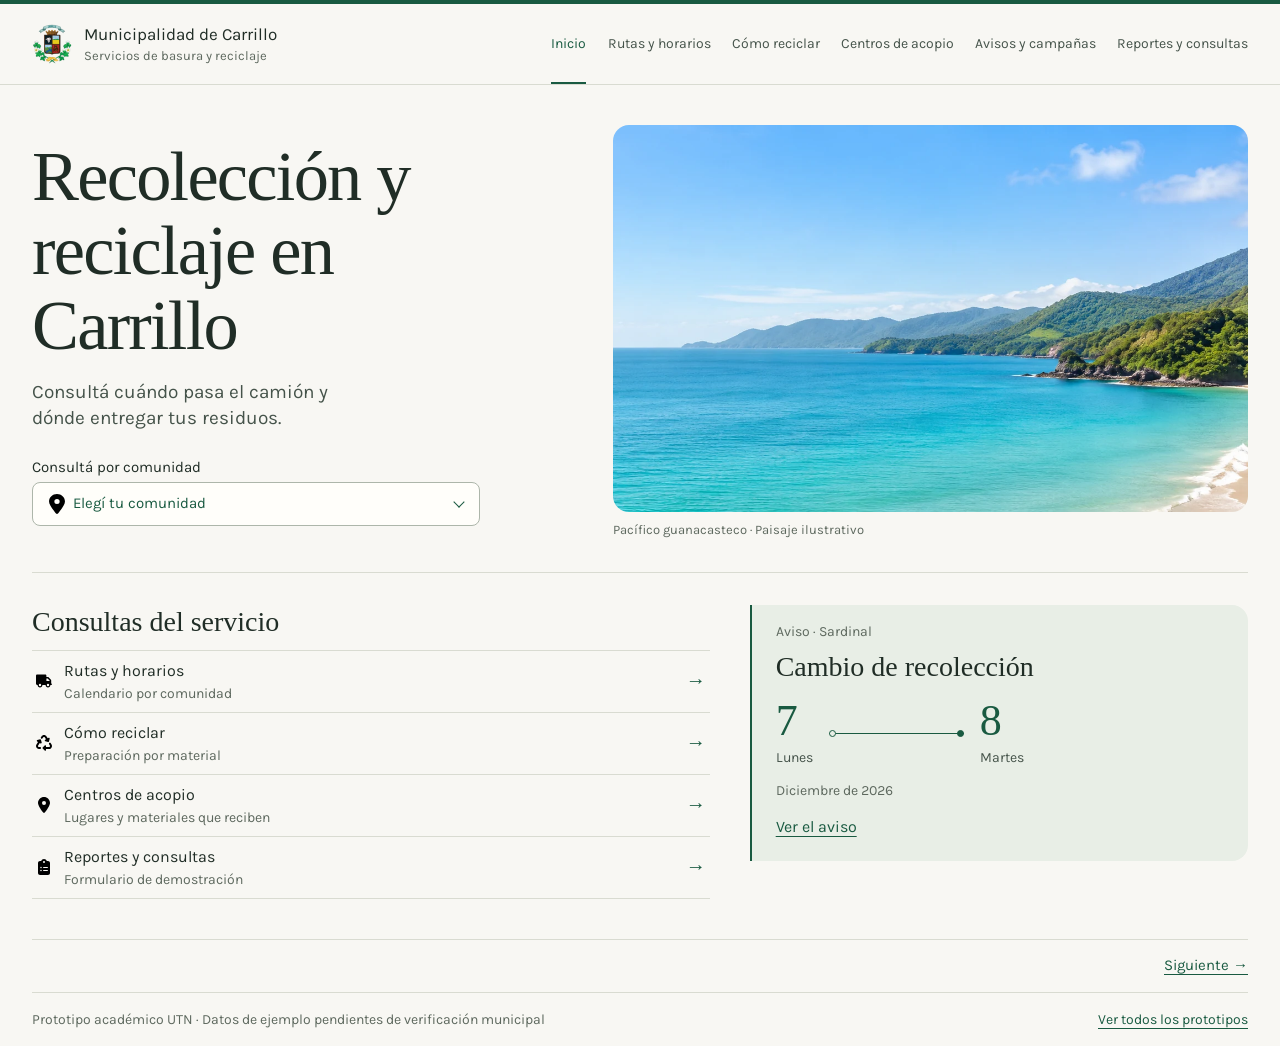
==== commit b380c0e6: "Mostrar todos los horarios en Rutas y corregir la segunda revisión móvil - Rutas muestra los horario" ====
--- a/avance-4-figma/index.html
+++ b/avance-4-figma/index.html
@@ -7,13 +7,13 @@
   <title>Servicios de basura y reciclaje · Avance 4</title>
   <link rel="icon" href="assets/escudo-carrillo.png" type="image/png">
   <link rel="stylesheet" href="vendor/leaflet/leaflet.css">
-  <link rel="stylesheet" href="avance.css?v=movil-2">
-  <link rel="stylesheet" href="lectura-facil.css?v=movil-2" id="lectura-style" media="not all">
-  <link rel="stylesheet" href="movil.css?v=movil-2">
+  <link rel="stylesheet" href="avance.css?v=movil-3">
+  <link rel="stylesheet" href="lectura-facil.css?v=movil-3" id="lectura-style" media="not all">
+  <link rel="stylesheet" href="movil.css?v=movil-3">
   <script src="vendor/leaflet/leaflet.js" defer></script>
   <script src="mapa.js" defer></script>
-  <script src="modo-adulto-mayor.js?v=movil-2" defer></script>
-  <script src="app.js?v=movil-2" defer></script>
+  <script src="modo-adulto-mayor.js?v=movil-3" defer></script>
+  <script src="app.js?v=movil-3" defer></script>
 </head>
 <body>
 <svg class="material-symbols" aria-hidden="true" focusable="false">
@@ -39,7 +39,7 @@
         <span>Municipalidad de Carrillo<small>Servicios de basura y reciclaje</small></span>
       </a>
       <button class="mobile-menu" id="menu-button" type="button" aria-controls="service-tabs" aria-expanded="false">
-        <img src="assets/iconos/bars.svg" width="16" height="16" alt=""><span id="menu-label">Menú</span>
+        <img src="assets/iconos/bars.svg" id="menu-icon" width="16" height="16" alt=""><span id="menu-label">Menú</span>
       </button>
       <div class="reading-control" id="reading-control" hidden>
         <button class="btn reading-toggle" id="reading-toggle" type="button">Activar modo adulto mayor</button>
@@ -95,43 +95,45 @@
           <p class="notice-meta">Aviso · Sardinal</p>
           <h2 id="home-notice-title">Cambio de recolección</h2>
           <div class="route-dates">
-            <time datetime="2026-10-26"><strong>26</strong><span>Lunes</span></time>
+            <time datetime="2026-12-07"><strong>7</strong><span>Lunes</span></time>
             <span class="route-thread" aria-hidden="true"></span>
-            <time datetime="2026-10-27"><strong>27</strong><span>Martes</span></time>
-          </div>
-          <p>Octubre de 2026</p>
+            <time datetime="2026-12-08"><strong>8</strong><span>Martes</span></time>
+          </div>
+          <p>Diciembre de 2026</p>
           <button class="plain-link" type="button" data-open="notice-change">Ver el aviso</button>
         </aside>
       </div>
     </section>
 
     <section id="rutas" class="screen" data-screen aria-labelledby="routes-title">
-      <div class="screen-heading"><h1 id="routes-title" data-texto-ampliado="¿Cuándo pasa el camión de la basura?">Rutas y horarios de recolección</h1><p data-texto-ampliado="Acá podés ver el horario disponible. Si buscás una comunidad en particular, podés usar el filtro.">Elegí una comunidad para ver qué día pasa el camión.</p></div>
+      <div class="screen-heading"><h1 id="routes-title" data-texto-ampliado="¿Cuándo pasa el camión de la basura?">Rutas y horarios de recolección</h1><p data-texto-ampliado="Acá están los días en que pasa el camión en cada distrito. Si querés, elegí tu comunidad para ver solo el tuyo.">Estos son los horarios por distrito. Elegí tu comunidad para ver solo el tuyo.</p></div>
       <div class="community-field">
         <p data-lectura-only id="reading-route-choice" role="status" hidden></p>
         <span data-vista-normal id="route-community-label">Comunidad</span>
         <button class="btn secondary community-control" id="route-community" type="button" data-open="district-directory" data-picker="rutas" aria-labelledby="route-community-label route-choice" aria-haspopup="dialog">
-          <img src="assets/iconos/location-dot.svg" width="16" height="20" alt=""><span data-vista-normal id="route-choice" data-community-name>Sardinal</span><span data-lectura-only id="reading-route-button">Filtrar por comunidad</span><span class="chevron" aria-hidden="true"></span>
+          <img src="assets/iconos/location-dot.svg" width="16" height="20" alt=""><span data-vista-normal id="route-choice">Todas las comunidades</span><span data-lectura-only id="reading-route-button">Elegir mi comunidad</span><span class="chevron" aria-hidden="true"></span>
         </button>
-        <button data-lectura-only class="plain-link" type="button" id="reading-route-reset" hidden>Quitar filtro</button>
+        <button class="plain-link" type="button" id="reading-route-reset" hidden>Ver todos los horarios</button>
       </div>
       <div class="route-layout">
         <section class="white-panel calendar-panel" aria-labelledby="calendar-title">
           <h2 id="calendar-title" data-texto-ampliado="Día y hora de recolección">Calendario de recolección</h2>
-          <div class="calendar-location"><strong data-community-name>Sardinal</strong><span id="route-district">Distrito de Sardinal</span></div>
-          <div id="route-change" class="calendar-alert"><span>¿Cambió la recolección?</span><a href="#avisos">Ver avisos</a></div>
+          <div class="calendar-location"><strong id="route-place">Todos los distritos</strong><span id="route-district">4 horarios de ejemplo</span></div>
+          <ul class="schedule-list" id="schedule-list" aria-label="Horarios por distrito"></ul>
+          <div id="route-change" class="calendar-alert"><span>Hay un cambio de día en Sardinal.</span><a href="#avisos">Ver aviso</a></div>
           <div class="pickup" id="sardinal-pickup">
-            <time data-vista-normal class="date-tile" id="pickup-tile" datetime="2026-10-27"><strong id="pickup-day">27</strong><span>Oct.</span></time>
-            <div data-vista-normal><span class="small-label">Próxima recolección</span><h3>Basura ordinaria</h3><p id="pickup-summary">Martes · 6:00&nbsp;a.&nbsp;m. a 12:00&nbsp;m.&nbsp;d.</p></div>
+            <time data-vista-normal class="date-tile" id="pickup-tile" datetime=""><strong id="pickup-day"></strong><span id="pickup-month"></span></time>
+            <div data-vista-normal><span class="small-label">Próxima recolección</span><h3>Basura ordinaria</h3><p id="pickup-summary"></p><p class="pickup-weekly" id="pickup-weekly"></p></div>
             <div data-lectura-only class="guided-pickup">
             <span class="small-label">Próxima recolección</span>
             <h3>Basura ordinaria</h3>
             <p><svg class="line-icon" viewBox="0 0 24 24" aria-hidden="true"><use href="#icon-calendar"></use></svg>
-              <time id="pickup-date" datetime="2026-10-27">Martes 27 de octubre de 2026</time>
+              <time id="pickup-date" datetime=""></time>
             </p>
             <p><svg class="line-icon" viewBox="0 0 24 24" aria-hidden="true"><use href="#icon-clock"></use></svg>
-              <span id="pickup-hours">De 6:00 de la mañana a 12:00 del mediodía</span>
+              <span id="pickup-hours"></span>
             </p>
+            <p class="pickup-weekly" id="reading-pickup-weekly"></p>
             </div>
           </div>
           <div class="pickup pickup-pending" id="unknown-pickup" hidden>
@@ -172,7 +174,7 @@
 
     <section id="reciclaje" class="screen" data-screen aria-labelledby="recycling-title">
       <div class="screen-heading with-search"><div><h1 id="recycling-title">¿Cómo separar tus residuos?</h1><p data-texto-ampliado="Buscá el material por su nombre o reconocelo en la foto. Elegí «Ver preparación» para ver los pasos.">Separá los materiales y revisá cómo prepararlos para la entrega.</p></div><div class="compact-search"><label class="visually-hidden" for="material-query">Buscar material</label><svg class="icon " aria-hidden="true" focusable="false" xmlns="http://www.w3.org/2000/svg" viewBox="0 0 512 512"><path d="M416 208c0 45.9-14.9 88.3-40 122.7L502.6 457.4c12.5 12.5 12.5 32.8 0 45.3s-32.8 12.5-45.3 0L330.7 376c-34.4 25.2-76.8 40-122.7 40C93.1 416 0 322.9 0 208S93.1 0 208 0S416 93.1 416 208zM208 352a144 144 0 1 0 0-288 144 144 0 1 0 0 288z"/></svg><input id="material-query" type="search" placeholder="Buscar material…"></div></div>
-      <div id="materials-empty" class="empty-state materials-empty" hidden><h2>No encontramos «<span id="materials-empty-query"></span>»</h2><p>Probá con otra palabra, como «botella», «lata» o «caja». Si es un aparato, un cable o algo con batería, revisá las condiciones de Electrónicos.</p><div class="empty-actions"><button class="btn secondary" type="button" id="reset-materials">Ver todos los materiales</button><button class="plain-link" type="button" data-open="material-electronicos">Ver condiciones de Electrónicos</button></div></div>
+      <div id="materials-empty" class="empty-state materials-empty" hidden><h2 id="materials-empty-title">No encontramos ese material</h2><p id="materials-empty-text"></p><div class="empty-actions"><button class="btn secondary" type="button" id="reset-materials">Ver todos los materiales</button><button class="plain-link" type="button" data-open="material-electronicos">Ver condiciones de Electrónicos</button></div></div>
       <div class="recycling-grid">
         <article class="recycle-card paper" data-material-card data-name="papel carton periodicos periodico cajas caja hojas revistas cuadernos sobres"><h2 id="material-carton-label"><img class="material-thumbnail" src="assets/miniaturas/carton.webp" width="152" height="108" alt="" decoding="async">Papel y cartón</h2><ul><li>Periódicos y hojas</li><li>Cajas plegadas</li><li>Papel limpio y seco</li></ul><button class="btn material-button" type="button" data-open="material-carton" aria-describedby="material-carton-label">Ver preparación</button></article>
         <article class="recycle-card plastic" data-material-card data-name="plastico botellas botella envases envase tapas pet frascos plasticos"><h2 id="material-plastico-label"><img class="material-thumbnail" src="assets/miniaturas/plastico.webp" width="152" height="108" alt="" decoding="async">Plástico</h2><ul><li>Botellas vacías</li><li>Envases sin restos</li><li>Tapas, según recepción</li></ul><button class="btn material-button" type="button" data-open="material-plastico" aria-describedby="material-plastico-label">Ver preparación</button></article>
@@ -242,15 +244,15 @@
     <section id="avisos" class="screen" data-screen aria-labelledby="notices-title"><div class="screen-heading"><h1 id="notices-title">Avisos y campañas</h1><p data-texto-ampliado="Revisá si cambió el día de recolección o si hay una jornada para entregar residuos especiales.">Consultá los cambios de recolección y las jornadas de entrega.</p></div><div class="notice-filters"><div class="field"><span class="field-label" id="notice-community-label"><svg class="line-icon" viewBox="0 0 24 24" aria-hidden="true" focusable="false"><use href="#icon-location"></use></svg>Comunidad</span><input type="hidden" id="notice-community" value=""><button class="btn secondary community-control" type="button" id="notice-community-button" data-open="district-directory" data-picker="notice" aria-haspopup="dialog" aria-labelledby="notice-community-label notice-community-choice"><img src="assets/iconos/location-dot.svg" width="16" height="20" alt=""><span id="notice-community-choice">Todas las comunidades</span><span class="chevron" aria-hidden="true"></span></button></div><div class="field"><label for="notice-kind"><svg class="line-icon" viewBox="0 0 24 24" aria-hidden="true" focusable="false"><use href="#icon-megaphone"></use></svg>Tipo de aviso</label><select id="notice-kind"><option value="">Todos los avisos</option><option value="cambio">Cambio de recolección</option><option value="campana">Campaña</option></select></div><button class="plain-link" type="button" id="reset-notices" data-texto-ampliado="Ver todos los avisos">Limpiar filtros</button></div><p class="result-line" id="notice-count" role="status" aria-live="polite">2 avisos</p><div class="notice-cards"><article data-notice data-community="Sardinal" data-kind="cambio">
           <div class="notice-copy">
             <h2><span class="service-icon"><svg class="line-icon" viewBox="0 0 24 24" aria-hidden="true" focusable="false"><use href="#icon-calendar"></use></svg></span>Cambio en el día de recolección</h2>
-            <p class="notice-facts"><span><svg class="line-icon" viewBox="0 0 24 24" aria-hidden="true" focusable="false"><use href="#icon-location"></use></svg>Sardinal</span><span><svg class="line-icon" viewBox="0 0 24 24" aria-hidden="true" focusable="false"><use href="#icon-calendar"></use></svg>26–27 oct. 2026</span><span>Aviso ficticio</span></p>
-            <p>La recolección del lunes 26 pasa al martes 27 de octubre.</p>
+            <p class="notice-facts"><span><svg class="line-icon" viewBox="0 0 24 24" aria-hidden="true" focusable="false"><use href="#icon-location"></use></svg>Sardinal</span><span><svg class="line-icon" viewBox="0 0 24 24" aria-hidden="true" focusable="false"><use href="#icon-calendar"></use></svg>7–8 dic. 2026</span><span>Aviso ficticio</span></p>
+            <p>La recolección del lunes 7 pasa al martes 8 de diciembre.</p>
             <button class="btn" type="button" data-open="notice-change">Consultar el aviso <svg class="icon " aria-hidden="true" focusable="false" xmlns="http://www.w3.org/2000/svg" viewBox="0 0 448 512"><path d="M438.6 278.6c12.5-12.5 12.5-32.8 0-45.3l-160-160c-12.5-12.5-32.8-12.5-45.3 0s-12.5 32.8 0 45.3L338.8 224 32 224c-17.7 0-32 14.3-32 32s14.3 32 32 32l306.7 0L233.4 393.4c-12.5 12.5-12.5 32.8 0 45.3s32.8 12.5 45.3 0l160-160z"/></svg></button>
           </div>
           <img class="notice-photo" src="assets/servicio/aviso-recoleccion.webp" alt="Camión recolector en una calle de barrio." width="640" height="320" loading="lazy" decoding="async">
         </article><article data-notice data-community="Belén" data-kind="campana">
           <div class="notice-copy">
             <h2><span class="service-icon"><svg class="line-icon" viewBox="0 0 24 24" aria-hidden="true" focusable="false"><use href="#icon-megaphone"></use></svg></span>Jornada de residuos especiales</h2>
-            <p class="notice-facts"><span><svg class="line-icon" viewBox="0 0 24 24" aria-hidden="true" focusable="false"><use href="#icon-location"></use></svg>Belén</span><span><svg class="line-icon" viewBox="0 0 24 24" aria-hidden="true" focusable="false"><use href="#icon-calendar"></use></svg>31 oct. 2026</span><span>Campaña ficticia</span></p>
+            <p class="notice-facts"><span><svg class="line-icon" viewBox="0 0 24 24" aria-hidden="true" focusable="false"><use href="#icon-location"></use></svg>Belén</span><span><svg class="line-icon" viewBox="0 0 24 24" aria-hidden="true" focusable="false"><use href="#icon-calendar"></use></svg>12 dic. 2026</span><span>Campaña ficticia</span></p>
             <p>Consultá qué se recibe y cómo preparar equipos y muebles para la entrega.</p>
             <button class="btn" type="button" data-open="notice-campaign">Ver la jornada <svg class="icon " aria-hidden="true" focusable="false" xmlns="http://www.w3.org/2000/svg" viewBox="0 0 448 512"><path d="M438.6 278.6c12.5-12.5 12.5-32.8 0-45.3l-160-160c-12.5-12.5-32.8-12.5-45.3 0s-12.5 32.8 0 45.3L338.8 224 32 224c-17.7 0-32 14.3-32 32s14.3 32 32 32l306.7 0L233.4 393.4c-12.5 12.5-12.5 32.8 0 45.3s32.8 12.5 45.3 0l160-160z"/></svg></button>
           </div>
@@ -356,11 +358,11 @@
       <a href="../index.html">Ver todos los prototipos</a>
     </footer>
   </main>
-  <dialog id="notice-change" aria-labelledby="notice-change-title"><button class="dialog-close" type="button" data-close aria-label="Cerrar aviso"><svg class="icon " aria-hidden="true" focusable="false" xmlns="http://www.w3.org/2000/svg" viewBox="0 0 384 512"><path d="M342.6 150.6c12.5-12.5 12.5-32.8 0-45.3s-32.8-12.5-45.3 0L192 210.7 86.6 105.4c-12.5-12.5-32.8-12.5-45.3 0s-12.5 32.8 0 45.3L146.7 256 41.4 361.4c-12.5 12.5-12.5 32.8 0 45.3s32.8 12.5 45.3 0L192 301.3 297.4 406.6c12.5 12.5 32.8 12.5 45.3 0s12.5-32.8 0-45.3L237.3 256 342.6 150.6z"/></svg></button><span class="example-tag">Aviso ficticio · Sardinal</span><h2 id="notice-change-title">Cambio en el día de recolección</h2><p class="dialog-meta">Publicado el 23 de octubre de 2026.</p><p>La recolección de basura ordinaria de Sardinal cambia de día esta semana.</p><div class="change-dates"><div><span>Día habitual</span><strong>Lunes 26</strong><p>Octubre de 2026</p></div><div><span>Nuevo día</span><strong>Martes 27</strong><p>6:00&nbsp;a.&nbsp;m. a 12:00&nbsp;m.&nbsp;d.</p></div></div><h3>¿Qué tengo que hacer?</h3><p>Sacá la basura el martes 27. Hasta entonces, guardá los residuos dentro de tu propiedad.</p><a class="button outline" href="#rutas" data-close>Consultar horarios</a></dialog>
-  <dialog id="notice-campaign" aria-labelledby="notice-campaign-title"><button class="dialog-close" type="button" data-close aria-label="Cerrar aviso"><svg class="icon " aria-hidden="true" focusable="false" xmlns="http://www.w3.org/2000/svg" viewBox="0 0 384 512"><path d="M342.6 150.6c12.5-12.5 12.5-32.8 0-45.3s-32.8-12.5-45.3 0L192 210.7 86.6 105.4c-12.5-12.5-32.8-12.5-45.3 0s-12.5 32.8 0 45.3L146.7 256 41.4 361.4c-12.5 12.5-12.5 32.8 0 45.3s32.8 12.5 45.3 0L192 301.3 297.4 406.6c12.5 12.5 32.8 12.5 45.3 0s12.5-32.8 0-45.3L237.3 256 342.6 150.6z"/></svg></button><span class="example-tag">Campaña ficticia · Belén</span><h2 id="notice-campaign-title">Jornada de residuos especiales</h2><p>Fecha: sábado 31 de octubre de 2026.</p><p>Horario: 8:00&nbsp;a.&nbsp;m. a 12:00&nbsp;m.&nbsp;d.</p><p>Se reciben electrónicos y muebles. Las cantidades y condiciones se consultan en la ficha.</p><button class="button outline" type="button" data-open="point-belen">Ver condiciones de entrega</button></dialog>
+  <dialog id="notice-change" aria-labelledby="notice-change-title"><button class="dialog-close" type="button" data-close aria-label="Cerrar aviso"><svg class="icon " aria-hidden="true" focusable="false" xmlns="http://www.w3.org/2000/svg" viewBox="0 0 384 512"><path d="M342.6 150.6c12.5-12.5 12.5-32.8 0-45.3s-32.8-12.5-45.3 0L192 210.7 86.6 105.4c-12.5-12.5-32.8-12.5-45.3 0s-12.5 32.8 0 45.3L146.7 256 41.4 361.4c-12.5 12.5-12.5 32.8 0 45.3s32.8 12.5 45.3 0L192 301.3 297.4 406.6c12.5 12.5 32.8 12.5 45.3 0s12.5-32.8 0-45.3L237.3 256 342.6 150.6z"/></svg></button><span class="example-tag">Aviso ficticio · Sardinal</span><h2 id="notice-change-title">Cambio en el día de recolección</h2><p class="dialog-meta">Publicado el 20 de noviembre de 2026.</p><p>La recolección de basura ordinaria de Sardinal cambia de día esta semana.</p><div class="change-dates"><div><span>Día habitual</span><strong>Lunes 7</strong><p>Diciembre de 2026</p></div><div><span>Nuevo día</span><strong>Martes 8</strong><p>6:00&nbsp;a.&nbsp;m. a 12:00&nbsp;m.&nbsp;d.</p></div></div><h3>¿Qué tengo que hacer?</h3><p>Sacá la basura el martes 8. Hasta entonces, guardá los residuos dentro de tu propiedad.</p><a class="button outline" href="#rutas" data-close>Consultar horarios</a></dialog>
+  <dialog id="notice-campaign" aria-labelledby="notice-campaign-title"><button class="dialog-close" type="button" data-close aria-label="Cerrar aviso"><svg class="icon " aria-hidden="true" focusable="false" xmlns="http://www.w3.org/2000/svg" viewBox="0 0 384 512"><path d="M342.6 150.6c12.5-12.5 12.5-32.8 0-45.3s-32.8-12.5-45.3 0L192 210.7 86.6 105.4c-12.5-12.5-32.8-12.5-45.3 0s-12.5 32.8 0 45.3L146.7 256 41.4 361.4c-12.5 12.5-12.5 32.8 0 45.3s32.8 12.5 45.3 0L192 301.3 297.4 406.6c12.5 12.5 32.8 12.5 45.3 0s12.5-32.8 0-45.3L237.3 256 342.6 150.6z"/></svg></button><span class="example-tag">Campaña ficticia · Belén</span><h2 id="notice-campaign-title">Jornada de residuos especiales</h2><p>Fecha: sábado 12 de diciembre de 2026.</p><p>Horario: 8:00&nbsp;a.&nbsp;m. a 12:00&nbsp;m.&nbsp;d.</p><p>Se reciben electrónicos y muebles. Las cantidades y condiciones se consultan en la ficha.</p><button class="button outline" type="button" data-open="point-belen">Ver condiciones de entrega</button></dialog>
   <dialog id="point-sardinal" aria-labelledby="point-sardinal-title"><button class="dialog-close" type="button" data-close aria-label="Cerrar ficha"><svg class="icon " aria-hidden="true" focusable="false" xmlns="http://www.w3.org/2000/svg" viewBox="0 0 384 512"><path d="M342.6 150.6c12.5-12.5 12.5-32.8 0-45.3s-32.8-12.5-45.3 0L192 210.7 86.6 105.4c-12.5-12.5-32.8-12.5-45.3 0s-12.5 32.8 0 45.3L146.7 256 41.4 361.4c-12.5 12.5-12.5 32.8 0 45.3s32.8 12.5 45.3 0L192 301.3 297.4 406.6c12.5 12.5 32.8 12.5 45.3 0s12.5-32.8 0-45.3L237.3 256 342.6 150.6z"/></svg></button><span class="example-tag">Lugar ficticio</span><h2 id="point-sardinal-title">Centro de acopio de Sardinal</h2><img class="center-detail-photo" src="assets/servicio/acopio-materiales.webp" alt="Ejemplo de papel, botellas plásticas y latas clasificados." width="640" height="320" loading="lazy" decoding="async"><dl class="detail-list"><div><dt>Comunidad</dt><dd>Sardinal, Carrillo</dd></div><div><dt>Horario</dt><dd>Lunes a viernes, 8:00&nbsp;a.&nbsp;m. a 3:00&nbsp;p.&nbsp;m.</dd></div><div><dt>Dirección</dt><dd>Pendiente de verificación municipal.</dd></div><div><dt>Contacto</dt><dd>Pendiente de confirmar.</dd></div><div><dt>Materiales que recibe</dt><dd>Plástico, papel y cartón, y metales.</dd></div></dl><h3>Condiciones de entrega</h3><ul><li>Materiales separados por tipo.</li><li>Envases vacíos; papel y cartón secos.</li><li>Confirmar el recipiente, las cantidades y la recepción antes de ir.</li><li>No dejar materiales fuera de una recepción autorizada.</li></ul><a href="#reciclaje" data-close>Consultar cómo prepararlos</a></dialog>
   <dialog id="point-filadelfia" aria-labelledby="point-filadelfia-title"><button class="dialog-close" type="button" data-close aria-label="Cerrar ficha"><svg class="icon " aria-hidden="true" focusable="false" xmlns="http://www.w3.org/2000/svg" viewBox="0 0 384 512"><path d="M342.6 150.6c12.5-12.5 12.5-32.8 0-45.3s-32.8-12.5-45.3 0L192 210.7 86.6 105.4c-12.5-12.5-32.8-12.5-45.3 0s-12.5 32.8 0 45.3L146.7 256 41.4 361.4c-12.5 12.5-12.5 32.8 0 45.3s32.8 12.5 45.3 0L192 301.3 297.4 406.6c12.5 12.5 32.8 12.5 45.3 0s12.5-32.8 0-45.3L237.3 256 342.6 150.6z"/></svg></button><span class="example-tag">Lugar ficticio</span><h2 id="point-filadelfia-title">Centro de acopio de Filadelfia</h2><img class="center-detail-photo" src="assets/servicio/acopio-vidrio.webp" alt="Ejemplo de frascos protegidos con divisiones de cartón." width="640" height="320" loading="lazy" decoding="async"><dl class="detail-list"><div><dt>Comunidad</dt><dd>Filadelfia, Carrillo</dd></div><div><dt>Horario</dt><dd>Lunes a viernes, 8:00&nbsp;a.&nbsp;m. a 2:00&nbsp;p.&nbsp;m.</dd></div><div><dt>Dirección y contacto</dt><dd>Pendientes de verificación.</dd></div><div><dt>Materiales que recibe</dt><dd>Plástico, papel y cartón, vidrio y metales.</dd></div></dl><h3>Condiciones de entrega</h3><ul><li>Materiales separados, vacíos y secos según corresponda.</li><li>Vidrio protegido contra golpes.</li><li>Confirmar el tipo de vidrio, recipiente y cantidades con el receptor.</li></ul><a href="#reciclaje" data-close>Consultar cómo prepararlos</a></dialog>
-  <dialog id="point-belen" aria-labelledby="point-belen-title"><button class="dialog-close" type="button" data-close aria-label="Cerrar ficha"><svg class="icon " aria-hidden="true" focusable="false" xmlns="http://www.w3.org/2000/svg" viewBox="0 0 384 512"><path d="M342.6 150.6c12.5-12.5 12.5-32.8 0-45.3s-32.8-12.5-45.3 0L192 210.7 86.6 105.4c-12.5-12.5-32.8-12.5-45.3 0s-12.5 32.8 0 45.3L146.7 256 41.4 361.4c-12.5 12.5-12.5 32.8 0 45.3s32.8 12.5 45.3 0L192 301.3 297.4 406.6c12.5 12.5 32.8 12.5 45.3 0s12.5-32.8 0-45.3L237.3 256 342.6 150.6z"/></svg></button><span class="example-tag">Jornada ficticia</span><h2 id="point-belen-title">Jornada de residuos especiales en Belén</h2><dl class="detail-list"><div><dt>Comunidad</dt><dd>Belén, Carrillo</dd></div><div><dt>Horario</dt><dd>Sábado 31 de octubre de 2026, 8:00&nbsp;a.&nbsp;m. a 12:00&nbsp;m.&nbsp;d.</dd></div><div><dt>Dirección</dt><dd>Pendiente de verificación municipal.</dd></div><div><dt>Contacto</dt><dd>Pendiente de confirmar.</dd></div><div><dt>Materiales que recibe</dt><dd>Aparatos electrónicos y muebles.</dd></div></dl><h3>Condiciones de entrega</h3><ul><li>Consultar qué equipos, tamaños y cantidades se reciben.</li><li>Confirmar cómo proteger los equipos para su traslado.</li><li>Coordinar la entrega en la fecha autorizada.</li><li>No dejar equipos ni muebles en la vía pública.</li></ul><a href="#reciclaje" data-open-material="electronicos" data-close>Consultar preparación de electrónicos</a></dialog>
+  <dialog id="point-belen" aria-labelledby="point-belen-title"><button class="dialog-close" type="button" data-close aria-label="Cerrar ficha"><svg class="icon " aria-hidden="true" focusable="false" xmlns="http://www.w3.org/2000/svg" viewBox="0 0 384 512"><path d="M342.6 150.6c12.5-12.5 12.5-32.8 0-45.3s-32.8-12.5-45.3 0L192 210.7 86.6 105.4c-12.5-12.5-32.8-12.5-45.3 0s-12.5 32.8 0 45.3L146.7 256 41.4 361.4c-12.5 12.5-12.5 32.8 0 45.3s32.8 12.5 45.3 0L192 301.3 297.4 406.6c12.5 12.5 32.8 12.5 45.3 0s12.5-32.8 0-45.3L237.3 256 342.6 150.6z"/></svg></button><span class="example-tag">Jornada ficticia</span><h2 id="point-belen-title">Jornada de residuos especiales en Belén</h2><dl class="detail-list"><div><dt>Comunidad</dt><dd>Belén, Carrillo</dd></div><div><dt>Horario</dt><dd>Sábado 12 de diciembre de 2026, 8:00&nbsp;a.&nbsp;m. a 12:00&nbsp;m.&nbsp;d.</dd></div><div><dt>Dirección</dt><dd>Pendiente de verificación municipal.</dd></div><div><dt>Contacto</dt><dd>Pendiente de confirmar.</dd></div><div><dt>Materiales que recibe</dt><dd>Aparatos electrónicos y muebles.</dd></div></dl><h3>Condiciones de entrega</h3><ul><li>Consultar qué equipos, tamaños y cantidades se reciben.</li><li>Confirmar cómo proteger los equipos para su traslado.</li><li>Coordinar la entrega en la fecha autorizada.</li><li>No dejar equipos ni muebles en la vía pública.</li></ul><a href="#reciclaje" data-open-material="electronicos" data-close>Consultar preparación de electrónicos</a></dialog>
   <dialog id="district-directory" class="directory" aria-labelledby="directory-title">
   <div class="panel-heading">
     <h2 id="directory-title" data-texto-ampliado="Elegí tu comunidad">Todas las comunidades de Carrillo</h2>
@@ -368,7 +370,7 @@
   </div>
   <p data-vista-normal>Elegí una localidad para consultar su calendario.</p>
   <p data-lectura-only id="directory-help">Escribí el nombre o elegí un distrito. Después, tocá tu comunidad.</p>
-  <div data-lectura-only class="directory-search field">
+  <div class="directory-search field">
     <label for="directory-query">Nombre de la comunidad</label>
     <div class="directory-search-controls">
       <input id="directory-query" type="search" placeholder="Ej. Sardinal" aria-describedby="directory-help" autocomplete="off">
@@ -376,7 +378,7 @@
     </div>
     <p class="directory-status" id="directory-status" role="status"></p>
   </div>
-  <p data-lectura-only class="field-error" id="directory-empty" hidden>No encontramos esa comunidad. Probá otro nombre o borrá la búsqueda para escoger un distrito.</p>
+  <p class="directory-empty" id="directory-empty" hidden>No encontramos esa comunidad. Probá otro nombre o borrá la búsqueda para escoger un distrito.</p>
   <div class="directory-grid"><details open><summary data-lectura-only>Distrito de Filadelfia</summary><h3 data-vista-normal>Filadelfia</h3><ul><li><button type="button" data-locality="Filadelfia|Filadelfia">Filadelfia</button></li><li><button type="button" data-locality="Filadelfia|Bambú">Bambú</button></li><li><button type="button" data-locality="Filadelfia|Cinco Esquinas">Cinco Esquinas</button></li><li><button type="button" data-locality="Filadelfia|Hollywood">Hollywood</button></li><li><button type="button" data-locality="Filadelfia|La Cruz">La Cruz</button></li><li><button type="button" data-locality="Filadelfia|Santa Lucía">Santa Lucía</button></li><li><button type="button" data-locality="Filadelfia|Ballena (parte)">Ballena (parte)</button></li><li><button type="button" data-locality="Filadelfia|Corralillo">Corralillo</button></li><li><button type="button" data-locality="Filadelfia|Guinea">Guinea</button></li><li><button type="button" data-locality="Filadelfia|Isleta">Isleta</button></li><li><button type="button" data-locality="Filadelfia|Jocote">Jocote</button></li><li><button type="button" data-locality="Filadelfia|Juanilama">Juanilama</button></li><li><button type="button" data-locality="Filadelfia|Moralito">Moralito</button></li><li><button type="button" data-locality="Filadelfia|Ojoche">Ojoche</button></li><li><button type="button" data-locality="Filadelfia|San Francisco">San Francisco</button></li></ul></details>
 <details open><summary data-lectura-only>Distrito de Palmira</summary><h3 data-vista-normal>Palmira</h3><ul><li><button type="button" data-locality="Palmira|Palmira">Palmira</button></li><li><button type="button" data-locality="Palmira|Coyolera">Coyolera</button></li><li><button type="button" data-locality="Palmira|María Auxiliadora">María Auxiliadora</button></li><li><button type="button" data-locality="Palmira|Ángeles">Ángeles</button></li><li><button type="button" data-locality="Palmira|Comunidad">Comunidad</button></li><li><button type="button" data-locality="Palmira|Paso Tempisque">Paso Tempisque</button></li><li><button type="button" data-locality="Palmira|San Rafael">San Rafael</button></li></ul></details>
 <details open><summary data-lectura-only>Distrito de Sardinal</summary><h3 data-vista-normal>Sardinal</h3><ul><li><button type="button" data-locality="Sardinal|Sardinal">Sardinal</button></li><li><button type="button" data-locality="Sardinal|Carpintera">Carpintera</button></li><li><button type="button" data-locality="Sardinal|Colegios">Colegios</button></li><li><button type="button" data-locality="Sardinal|Verdún">Verdún</button></li><li><button type="button" data-locality="Sardinal|Artola">Artola</button></li><li><button type="button" data-locality="Sardinal|Cacique">Cacique</button></li><li><button type="button" data-locality="Sardinal|Chorrera">Chorrera</button></li><li><button type="button" data-locality="Sardinal|Coco (Playas del Coco)">Coco (Playas del Coco)</button></li><li><button type="button" data-locality="Sardinal|Guacamaya">Guacamaya</button></li><li><button type="button" data-locality="Sardinal|Huaquitas">Huaquitas</button></li><li><button type="button" data-locality="Sardinal|Libertad">Libertad</button></li><li><button type="button" data-locality="Sardinal|Los Canales">Los Canales</button></li><li><button type="button" data-locality="Sardinal|Matapalo">Matapalo</button></li><li><button type="button" data-locality="Sardinal|Nancital">Nancital</button></li><li><button type="button" data-locality="Sardinal|Nuevo Colón">Nuevo Colón</button></li><li><button type="button" data-locality="Sardinal|Obandito">Obandito</button></li><li><button type="button" data-locality="Sardinal|Ocotal">Ocotal</button></li><li><button type="button" data-locality="Sardinal|Pilas">Pilas</button></li><li><button type="button" data-locality="Sardinal|Playa Hermosa">Playa Hermosa</button></li><li><button type="button" data-locality="Sardinal|Playones">Playones</button></li><li><button type="button" data-locality="Sardinal|San Blas">San Blas</button></li><li><button type="button" data-locality="Sardinal|San Martín">San Martín</button></li><li><button type="button" data-locality="Sardinal|Santa Rita">Santa Rita</button></li><li><button type="button" data-locality="Sardinal|Segovia">Segovia</button></li><li><button type="button" data-locality="Sardinal|Tabores">Tabores</button></li><li><button type="button" data-locality="Sardinal|Zapotal">Zapotal</button></li></ul></details>
@@ -566,7 +568,7 @@
 <dialog id="discard-report" aria-labelledby="discard-title">
   <h2 id="discard-title">¿Descartar la información ingresada?</h2>
   <p>Si salís, se descartarán los datos de este reporte de demostración.</p>
-  <div class="dialog-actions"><button class="btn secondary" type="button" data-close>Seguir editando</button><button class="btn" type="button" id="confirm-discard">Descartar y salir</button></div>
+  <div class="dialog-actions"><button class="btn" type="button" data-close>Seguir editando</button><button class="btn secondary danger" type="button" id="confirm-discard">Descartar y salir</button></div>
 </dialog>
 
 </body>
--- a/avance-4-figma/avance.css
+++ b/avance-4-figma/avance.css
@@ -362,3 +362,21 @@
 .materials-empty { margin: 0 0 16px; padding: 16px; border: 1px solid var(--line); border-top: 1px solid var(--line); border-radius: var(--control); background: var(--surface); }
 .materials-empty h2 { margin-bottom: 4px; }
 .empty-actions { display: flex; flex-wrap: wrap; align-items: center; gap: 8px 16px; margin-top: 12px; }
+
+/* Vista sin comunidad elegida: todos los horarios por distrito. */
+.schedule-list { display: grid; gap: 0; margin: 4px 0 0; padding: 0; list-style: none; }
+.schedule-list li { display: grid; gap: 2px; padding: 12px 0; border-bottom: 1px solid var(--line); }
+.schedule-head { display: flex; flex-wrap: wrap; align-items: baseline; justify-content: space-between; gap: 2px 12px; }
+.schedule-head h3 { margin: 0; font-size: 1.0625rem; }
+.schedule-day { color: var(--green-dark); font-weight: 700; }
+.schedule-hours, .schedule-next { margin: 0; }
+.schedule-next { color: var(--secondary); font-size: .9375rem; }
+.schedule-list .plain-link { justify-self: start; min-height: 44px; }
+.pickup-weekly { margin: 4px 0 0; color: var(--secondary); font-size: .9375rem; }
+.directory-search { margin-bottom: 12px; }
+.directory-search label { display: block; margin-bottom: 4px; font-weight: 600; }
+.directory-search-controls { display: grid; grid-template-columns: minmax(0,1fr) auto; gap: 8px; }
+.directory-status { margin: 4px 0 0; color: var(--secondary); }
+.directory-status:empty { display: none; }
+.directory-empty { margin: 8px 0; padding: 12px; border-radius: var(--control); background: var(--shade); }
+.btn.danger { color: var(--error); }
--- a/avance-4-figma/lectura-facil.css
+++ b/avance-4-figma/lectura-facil.css
@@ -235,3 +235,7 @@
 @media (max-width: 420px) {
   .community-field #reading-route-reset { margin: 8px 0 0; }
 }
+
+.schedule-head h3 { font-size: 1.25rem; }
+.schedule-hours { font-weight: 600; }
+.schedule-next, .pickup-weekly { font-size: 1.0625rem; }
--- a/avance-4-figma/movil.css
+++ b/avance-4-figma/movil.css
@@ -238,6 +238,10 @@
     }
     & .report-panel .field-error { margin: 6px 0 0; font-weight: 600; }
     & .step-footer { gap: 8px; }
+    & .step-footer .btn { min-height: var(--mobile-tap); }
+    & .dialog-actions > .btn:not(.secondary) { order: -1; }
+    & .materials-empty.is-ordinary { border-color: var(--green); background: var(--green-pale); }
+    & .schedule-list li { padding-block: 14px; }
 
     & dialog {
       width: min(560px, calc(100% - 20px));
